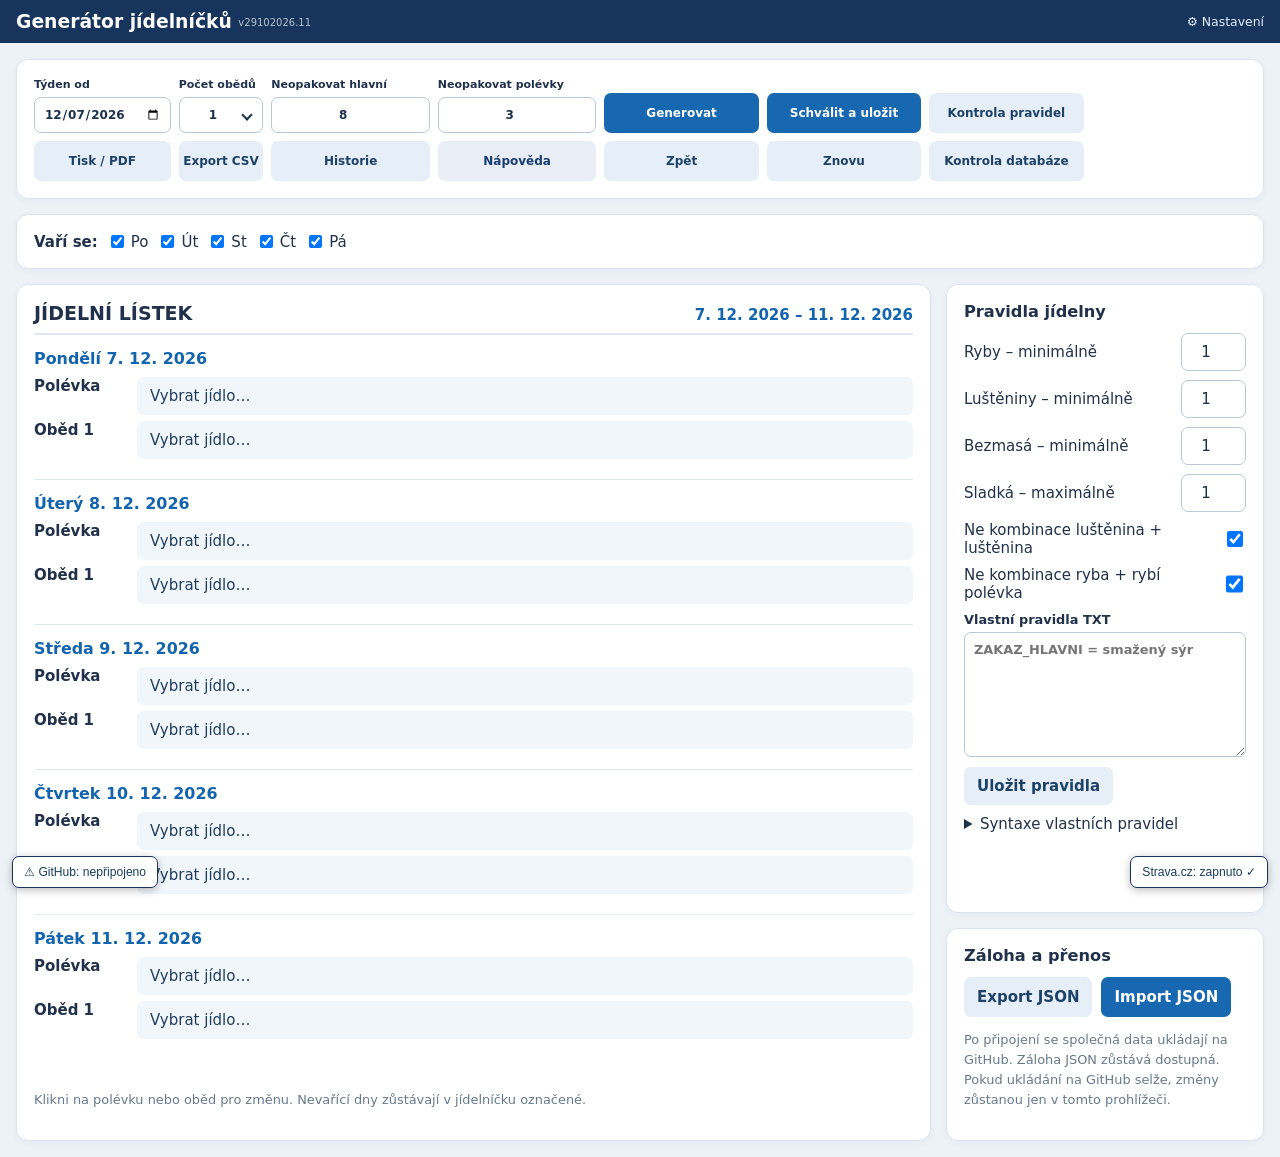
==== index.html @ 8b10989d "Add files via upload" ====
<!doctype html><html lang="cs"><head><meta charset="utf-8"><meta name="viewport" content="width=device-width,initial-scale=1"><title>Generátor školních jídelníčků</title><link rel="icon" href="favicon.ico?v=1" sizes="any"><link rel="apple-touch-icon" href="icon-192.png"><link rel="manifest" href="manifest.webmanifest"><meta name="theme-color" content="#ffb43d"><link rel="stylesheet" href="style.css?v=j2-20261102-indicators-plus5-again"><style id="tablet-picker-stable-height">
/* Tablet: vyska dialogu nezavisi na poctu vysledku vyhledavani. */
@media (min-width: 601px) and (max-width: 1100px) {
  dialog#picker[open] {
    box-sizing: border-box !important;
    height: calc(100dvh - 12px) !important;
    max-height: calc(100dvh - 12px) !important;
    display: flex !important;
    flex-direction: column !important;
    overflow: hidden !important;
    margin-block: auto !important;
  }
  dialog#picker #choices {
    flex: 1 1 0 !important;
    min-height: 0 !important;
    max-height: none !important;
    overflow-y: auto !important;
    overscroll-behavior: contain;
  }
  dialog#picker .dialogtop,
  dialog#picker #pickerKindLabel,
  dialog#picker #search,
  dialog#picker .picker-category-label,
  dialog#picker .picker-management {
    flex-shrink: 0 !important;
  }
}
</style><style id="lenovo-picker-keyboard-fix">
/* Older Android WebView: visual viewport height is supplied by JS in pixels. */
@media (max-width: 1100px) {
 dialog#picker[open] {
  box-sizing:border-box!important;
  position:fixed!important;
  top:var(--picker-viewport-top, 0px)!important;
  bottom:auto!important;
  left:8px!important;right:8px!important;
  width:calc(100% - 16px)!important;
  max-width:none!important;
  height:var(--picker-viewport-height, calc(100vh - 16px))!important;
  max-height:var(--picker-viewport-height, calc(100vh - 16px))!important;
  margin:0 auto!important;
  padding:12px!important;
  display:flex!important;flex-direction:column!important;
  overflow:hidden!important;
 }
 dialog#picker #choices {flex:1 1 0!important;min-height:0!important;max-height:none!important;overflow-y:auto!important;overscroll-behavior:contain;}
 dialog#picker .dialogtop,dialog#picker #pickerKindLabel,dialog#picker #search,dialog#picker .picker-category-label,dialog#picker .picker-management {flex-shrink:0!important;}
 dialog#picker .picker-management {margin-top:auto!important;}
}
</style></head><body>
<header><div><h1>Generátor jídelníčků <small style="font-size:10px;font-weight:400;opacity:.7;white-space:nowrap;vertical-align:middle">v29102026.11</small></h1></div><div class="sync-area"><details class="github-settings"><summary>⚙ Nastavení</summary><div class="github-controls"><button id="ghConnect" type="button" class="alt">Připojit GitHub</button><button id="ghRefresh" type="button" class="alt" hidden>Načíst společná data</button><button id="ghResolve" type="button" class="alt" hidden>Vyřešit konflikt</button><button id="ghDisconnect" type="button" class="alt" hidden>Odpojit</button><p class="sync-hint">Změny se ukládají automaticky. Nová data se kontrolují při návratu do aplikace a průběžně. Při konfliktu se nic tiše nepřepíše.</p></div></details></div></header>
<main><section class="panel toolbar"><div class="toolbar-fields"><label>Týden od <span class="main-date-wrap"><input type="date" id="date" tabindex="-1" aria-hidden="true"><button type="button" id="openMainCalendar" class="main-date-overlay" aria-label="Vybrat týden v kalendáři" title="Vybrat týden v kalendáři"></button></span></label><label>Počet obědů <select id="count"><option value="1">1</option><option value="2">2</option></select></label><label>Neopakovat hlavní <input id="lockMain" type="number" min="0" max="20" value="8"><select id="lockMainMobile" class="mobile-lock-select" aria-label="Neopakovat hlavní"><option value="0">0</option><option value="1">1</option><option value="2">2</option><option value="3">3</option><option value="4">4</option><option value="5">5</option><option value="6">6</option><option value="7">7</option><option value="8" selected>8</option><option value="9">9</option><option value="10">10</option><option value="11">11</option><option value="12">12</option><option value="13">13</option><option value="14">14</option><option value="15">15</option><option value="16">16</option><option value="17">17</option><option value="18">18</option><option value="19">19</option><option value="20">20</option></select></label><label>Neopakovat polévky <input id="lockSoup" type="number" min="0" max="20" value="3"><select id="lockSoupMobile" class="mobile-lock-select" aria-label="Neopakovat polévky"><option value="0">0</option><option value="1">1</option><option value="2">2</option><option value="3" selected>3</option><option value="4">4</option><option value="5">5</option><option value="6">6</option><option value="7">7</option><option value="8">8</option><option value="9">9</option><option value="10">10</option><option value="11">11</option><option value="12">12</option><option value="13">13</option><option value="14">14</option><option value="15">15</option><option value="16">16</option><option value="17">17</option><option value="18">18</option><option value="19">19</option><option value="20">20</option></select></label></div><div class="toolbar-actions"><button id="generate">Generovat</button><button id="approve">Schválit a uložit</button><button id="validate" class="alt">Kontrola pravidel</button><button id="auditCatalog" class="alt">Kontrola databáze</button><button id="print" class="alt">Tisk / PDF</button><button id="csv" class="alt">Export CSV</button><button id="openHistory" class="alt">Historie</button><a class="help-link" href="napoveda.html?v=22" target="_blank" rel="noopener">Nápověda</a><button id="undo" class="alt">Zpět</button><button id="redo" class="alt">Znovu</button><details class="mobile-more" id="mobileMore"><summary>☰ Další</summary><div class="mobile-more-items"><button type="button" data-original="validate">Kontrola pravidel</button><button type="button" data-original="auditCatalog">Kontrola databáze</button><button type="button" data-original="csv">Export CSV</button><button type="button" data-original="print">Tisk / PDF</button><button type="button" data-original="openHistory">Historie</button><a href="napoveda.html?v=22" target="_blank" rel="noopener">Nápověda</a></div></details></div></section>
<section class="panel daybar"><strong>Vaří se:</strong><label><input type="checkbox" data-day="0" checked> Po</label><label><input type="checkbox" data-day="1" checked> Út</label><label><input type="checkbox" data-day="2" checked> St</label><label><input type="checkbox" data-day="3" checked> Čt</label><label><input type="checkbox" data-day="4" checked> Pá</label></section>
<div class="layout"><section class="panel"><div class="heading"><h2>JÍDELNÍ LÍSTEK</h2><strong id="range"></strong></div><div id="days"></div><p class="muted">Klikni na polévku nebo oběd pro změnu. Nevařící dny zůstávají v jídelníčku označené.</p></section>
<aside><section class="panel"><h2>Pravidla jídelny</h2><div id="rules"></div><label class="block">Vlastní pravidla TXT <textarea id="txtRules" rows="7" placeholder="ZAKAZ_HLAVNI = smažený sýr"></textarea></label><button id="saveRules" class="alt">Uložit pravidla</button><details><summary>Syntaxe vlastních pravidel</summary><p class="muted">ZAKAZ_HLAVNI, ZAKAZ_POLEVKA, ZAKAZ_KOMBINACE, VYZADUJ_HLAVNI, VYZADUJ_POLEVKA, VYZADUJ_KOMBINACE. Každý požadavek na samostatný řádek; kombinace ve tvaru polévka | hlavní jídlo.</p></details></section><section class="panel"><h2>Záloha a přenos</h2><div class="actions"><button id="backup" class="alt">Export JSON</button><label class="upload">Import JSON<input id="restore" type="file" accept=".json,application/json" hidden></label></div><p class="muted">Po připojení se společná data ukládají na GitHub. Záloha JSON zůstává dostupná. Pokud ukládání na GitHub selže, změny zůstanou jen v tomto prohlížeči.</p></section></aside></div>
<div id="status" role="status" aria-live="polite"></div></main>
<dialog id="picker"><div class="dialogtop"><h2 id="pickerTitle">Vybrat jídlo</h2><button id="closePicker" class="alt">Zavřít</button></div><label id="pickerKindLabel" class="picker-category-label" hidden>Druh <select id="pickerKind"><option value="main">Hlavní jídlo</option><option value="soup">Polévka</option></select></label><input id="search" placeholder="Hledat jídlo…" autocomplete="off"><label class="picker-category-label" hidden> <select id="pickerCategory"><option value="">VŠECHNY</option></select></label><div id="choices"></div><div class="picker-management"><label for="pickerMealName">Název vybraného nebo nového jídla</label><input id="pickerMealName" placeholder="Název pokrmu"><div class="picker-management-actions"><button type="button" id="pickerAdd" class="alt">Přidat</button><button type="button" id="pickerRename" class="alt">Přejmenovat</button><button type="button" id="pickerRemove" class="danger">Smazat</button><button type="button" id="pickerChoose">Vybrat ✓</button></div></div></dialog>
<dialog id="historyDialog" class="history-dialog"><div class="dialogtop"><h2>Historie jídelníčků</h2><button id="closeHistory" class="alt">Zavřít</button></div><div class="history-layout"><div class="history-list"><div id="historyList"></div></div><div class="history-detail"><h3 id="historyTitle">Vyber uložený týden</h3><div id="historyPreview"></div><div class="history-actions"><button id="historyLoad">Načíst jídelníček</button><button id="historyCopy" class="alt">Kopírovat do jiného týdne</button><button id="historyDelete" class="danger">Smazat z historie</button><label class="upload history-import-button">Import historie<input id="importHistory" type="file" accept=".json,application/json" hidden></label><button id="exportHistory" class="alt">Export historie</button><button id="historyPrint" class="alt">Tisk / PDF</button></div></div></div></dialog><dialog id="copyWeekDialog" class="copy-week-dialog" aria-labelledby="copyWeekTitle">
<div class="dialogtop"><h2 id="copyWeekTitle">Kopírovat do jiného týdne</h2><button type="button" id="copyCancel" class="alt">Zavřít</button></div>
<p>Vyber datum. Aplikace automaticky nastaví týden začínající příslušným pondělím.</p>
<div class="copy-cal-nav"><button type="button" id="copyPrevMonth" class="alt" aria-label="Předchozí měsíc">‹</button><strong id="copyMonthLabel"></strong><button type="button" id="copyNextMonth" class="alt" aria-label="Následující měsíc">›</button></div>
<div class="copy-cal-days"><span>Po</span><span>Út</span><span>St</span><span>Čt</span><span>Pá</span><span>So</span><span>Ne</span></div><div id="copyCalendar" class="copy-cal-grid"></div>
<div class="copy-cal-legend"><span>🟩 Dnes</span><span>🟦 Vybraný den</span><span>▫️ Cílový týden</span></div>
<p id="copyWeekRange" aria-live="polite"></p><p id="copyWeekWarning" class="copy-cal-warning" aria-live="polite"></p>
<div class="copy-cal-actions"><button type="button" id="copyToday" class="alt">Dnes</button><button type="button" id="copyConfirm">Kopírovat</button></div></dialog>
<dialog id="changeWeekDialog" class="copy-week-dialog" aria-labelledby="changeWeekTitle">
<h2 id="changeWeekTitle">Změna týdne jídelníčku</h2>
<p id="changeWeekMessage"></p>
<p>Schválená historie se nezmění. Volba se týká pouze pracovního jídelníčku.</p>
<div class="copy-cal-actions" style="display:flex;flex-wrap:wrap;gap:8px;justify-content:flex-end">
<button type="button" id="changeWeekCancel" class="alt">Zrušit změnu</button>
<button type="button" id="changeWeekEmpty" class="alt">Prázdný týden</button>
<button type="button" id="changeWeekKeep">Zachovat jídla</button>
</div></dialog>
<script src="catalog-data.js?v=jidelnicky2-soulad1"></script><script src="catalog.js?v=jidelnicky2-soulad1"></script><script src="github-sync.js?v=24"></script><script src="app.js?v=jidelnicky2-soulad1"></script><script>(function(){const menu=document.getElementById('mobileMore');if(!menu)return;menu.querySelectorAll('[data-original]').forEach(button=>button.addEventListener('click',()=>{menu.open=false;document.getElementById(button.dataset.original)?.click()}));menu.querySelectorAll('a').forEach(a=>a.addEventListener('click',()=>{menu.open=false}));document.addEventListener('pointerdown',e=>{if(menu.open&&!menu.contains(e.target))menu.open=false});document.addEventListener('keydown',e=>{if(e.key==='Escape'&&menu.open)menu.open=false});})();</script><script>/* Presne barvy jednotlivych polozek bez systemoveho sedeho hoveru. */
(()=>{const ids=['count','lockMainMobile','lockSoupMobile'];let active=null;
function close(){if(active){active.hidden=true;active=null}}
for(const id of ids){const sel=document.getElementById(id);if(!sel)continue;
const shell=document.createElement('span');shell.className='toolbar-select-shell';sel.parentNode.insertBefore(shell,sel);shell.append(sel);
const trigger=document.createElement('button');trigger.type='button';trigger.className='toolbar-select-trigger';trigger.setAttribute('aria-label',sel.getAttribute('aria-label')||sel.closest('label')?.textContent.trim()||id);shell.append(trigger);
const menu=document.createElement('div');menu.className='toolbar-select-list';menu.hidden=true;shell.append(menu);
function refresh(){trigger.textContent=sel.selectedOptions[0]?.textContent||sel.value;menu.replaceChildren();for(const opt of sel.options){const b=document.createElement('button');b.type='button';b.className='toolbar-select-item';b.textContent=opt.textContent;b.addEventListener('click',()=>{sel.value=opt.value;sel.dispatchEvent(new Event('change',{bubbles:true}));refresh();close();trigger.focus()});menu.append(b)}}
trigger.addEventListener('click',()=>{const was=!menu.hidden;close();if(!was){refresh();menu.hidden=false;active=menu}});
sel.addEventListener('change',refresh);const obs=new MutationObserver(refresh);obs.observe(sel,{attributes:true,attributeFilter:['value']});
refresh();const oldValue=Object.getOwnPropertyDescriptor(HTMLSelectElement.prototype,'value');if(oldValue){Object.defineProperty(sel,'value',{get(){return oldValue.get.call(this)},set(v){oldValue.set.call(this,v);refresh()},configurable:true})}
}
document.addEventListener('pointerdown',e=>{if(active&&!e.target.closest('.toolbar-select-shell'))close()});document.addEventListener('keydown',e=>{if(e.key==='Escape')close()});
})();</script><script id="lenovo-picker-keyboard-js">
(function(){
 const picker=document.getElementById('picker');if(!picker)return;
 function setLandscape(){
  var touch=window.matchMedia ? window.matchMedia('(pointer: coarse)').matches : ('ontouchstart' in window);
  var wide=window.innerWidth>=681 && window.innerWidth<=1800 && window.innerWidth>window.innerHeight;
  document.documentElement.classList.toggle('tablet-landscape-picker',!!(touch&&wide));
 }
 setLandscape();
 function fit(){
  setLandscape();
  if(!picker.open)return;
  const vv=window.visualViewport;
  const h=vv?vv.height:window.innerHeight;
  const top=vv?vv.offsetTop:0;
  picker.style.setProperty('--picker-viewport-height',Math.max(120,Math.floor(h-12))+'px');
  picker.style.setProperty('--picker-viewport-top',Math.round(top+6)+'px');
  picker.style.setProperty('--picker-viewport-left',Math.round(vv?vv.offsetLeft:0)+'px');
  picker.style.setProperty('--picker-viewport-width',Math.floor(vv?vv.width:window.innerWidth)+'px');
 }
 if(window.visualViewport){visualViewport.addEventListener('resize',fit);visualViewport.addEventListener('scroll',fit)}
 window.addEventListener('resize',fit);
 picker.addEventListener('focusin',()=>{fit();setTimeout(fit,100);setTimeout(fit,350)});
 new MutationObserver(fit).observe(picker,{attributes:true,attributeFilter:['open']});
 document.getElementById('search')?.addEventListener('input',fit);
})();
</script><script id="mobile-picker-compact-v09">(function(){
 var picker=document.getElementById('picker'),kind=document.getElementById('pickerKind'),search=document.getElementById('search');
 if(!picker||!kind||!search)return;
 function update(){picker.classList.toggle('picker-fixed-kind',kind.disabled);}
 new MutationObserver(update).observe(picker,{attributes:true,attributeFilter:['open']});
 update();
})();</script><script id="mobile-picker-keyboard-v11">(function(){
 var picker=document.getElementById('picker');
 var search=document.getElementById('search');
 if(!picker||!search)return;
 var baseline=0;
 function mobile(){return window.matchMedia('(max-width:600px)').matches;}
 function height(){return window.visualViewport?window.visualViewport.height:window.innerHeight;}
 function update(){
  if(!picker.open||!mobile()){
   picker.classList.remove('mobile-keyboard-open');
   if(!picker.open)baseline=0;
   return;
  }
  var current=height();
  if(!baseline||current>baseline)baseline=current;
  // Focus alone is insufficient: hardware keyboards and desktop emulation.
  var typing=document.activeElement===search;
  var reduced=baseline-current>Math.max(110,baseline*.19);
  picker.classList.toggle('mobile-keyboard-open',typing&&reduced);
 }
 function checkLater(){update();setTimeout(update,100);setTimeout(update,300);setTimeout(update,600);}
 picker.addEventListener('focusin',checkLater);
 picker.addEventListener('focusout',function(){setTimeout(update,80);});
 picker.addEventListener('click',function(e){
  if(e.target.closest('#choices')&&document.activeElement===search){search.blur();}
 });
 new MutationObserver(checkLater).observe(picker,{attributes:true,attributeFilter:['open']});
 if(window.visualViewport){visualViewport.addEventListener('resize',checkLater);visualViewport.addEventListener('scroll',update);}
 window.addEventListener('resize',checkLater);
 window.addEventListener('orientationchange',function(){baseline=0;checkLater();});
})();</script><div id="githubIndicator" class="github-indicator" role="status" aria-live="polite">⚠ GitHub: nepřipojeno</div><script id="github-indicator-keyboard-visibility">(function(){
  'use strict';
  var indicator=document.getElementById('githubIndicator');
  if(!indicator)return;
  var baseline=0;
  function mobile(){return window.matchMedia('(max-width:600px)').matches;}
  function viewportHeight(){return window.visualViewport?window.visualViewport.height:window.innerHeight;}
  function editing(){var e=document.activeElement;return !!(e&&(e.matches('input:not([type=checkbox]):not([type=radio]):not([type=button]):not([type=submit]),textarea,[contenteditable="true"]')));}
  function update(){
    if(!mobile()){indicator.classList.remove('keyboard-hidden');baseline=0;return;}
    var h=viewportHeight();
    if(!baseline||h>baseline)baseline=h;
    var keyboard=editing()&&baseline-h>Math.max(110,baseline*0.19);
    indicator.classList.toggle('keyboard-hidden',keyboard);
    if(!editing()&&!keyboard&&h>=baseline-50)baseline=h;
  }
  function deferred(){update();setTimeout(update,100);setTimeout(update,300);}
  document.addEventListener('focusin',deferred);
  document.addEventListener('focusout',deferred);
  if(window.visualViewport){window.visualViewport.addEventListener('resize',deferred);window.visualViewport.addEventListener('scroll',update);}
  window.addEventListener('resize',deferred);
  window.addEventListener('orientationchange',function(){baseline=0;deferred();});
  deferred();
})();</script><script id="github-settings-close-fix">(function(){
  const settings=document.querySelector('header .github-settings');
  if(!settings)return;
  const update=()=>{const header=document.querySelector('body > header');if(header)document.documentElement.style.setProperty('--github-settings-bottom',Math.ceil(header.getBoundingClientRect().bottom)+'px')};
  settings.addEventListener('toggle',()=>{if(settings.open)update()});
  document.addEventListener('pointerdown',e=>{if(settings.open&&!settings.contains(e.target))settings.open=false});
  settings.querySelectorAll('.github-controls button').forEach(button=>button.addEventListener('click',()=>{settings.open=false}));
  document.addEventListener('keydown',e=>{if(e.key==='Escape'&&settings.open)settings.open=false});
  window.addEventListener('resize',()=>{if(settings.open)update()});
})();</script><script src="strava-import.js?v=20261101-indicators2"></script></body></html>
---- style.css ----
:root {
  font-family: system-ui, -apple-system, Segoe UI, Arial, sans-serif;
  color: #21314b;
  background: #edf2f7;
  font-size: 15px;
}
* { box-sizing: border-box; }
body { margin: 0; }
header {
  background: #16345c;
  color: white;
  padding: 17px max(16px, calc((100vw - 1480px) / 2));
  display: flex;
  align-items: center;
  justify-content: space-between;
  gap: 16px;
}
header h1 { margin: 0; font-size: 1.5rem; }
header small { opacity: .85; }
#savedBadge { font-size: .8rem; color: #dbeafe; }
main {
  max-width: 1512px;
  margin: auto;
  padding: 16px;
}
.panel {
  background: white;
  border: 1px solid #dbe4ee;
  border-radius: 12px;
  padding: 17px;
  margin-bottom: 15px;
  box-shadow: 0 2px 7px #17304c0a;
}
.toolbar, .daybar, .actions {
  display: flex;
  gap: 9px;
  align-items: end;
  flex-wrap: wrap;
}
.toolbar label, .block {
  display: flex;
  flex-direction: column;
  gap: 5px;
  font-size: .86rem;
  font-weight: 600;
}
.toolbar input { max-width: 165px; }
.toolbar input[type=number] { width: 105px; }
input, select, textarea {
  border: 1px solid #b7c8db;
  border-radius: 7px;
  padding: 9px;
  background: white;
  color: #1c314c;
  font: inherit;
  min-width: 0;
}
textarea { width: 100%; resize: vertical; }
button, .upload {
  border: 0;
  border-radius: 7px;
  background: #1768b1;
  color: white;
  padding: 10px 13px;
  font: inherit;
  font-weight: 600;
  cursor: pointer;
  display: inline-flex;
  align-items: center;
  justify-content: center;
}
button:hover, .upload:hover { filter: brightness(.94); }
.alt { background: #e6eef7; color: #1d4268; }
.danger { background: #b83243; }
.daybar { align-items: center; }
.daybar label {
  display: flex;
  align-items: center;
  gap: 4px;
}
.layout {
  display: grid;
  grid-template-columns: minmax(0, 1fr) 355px;
  gap: 15px;
}
.heading {
  display: flex;
  flex-wrap: wrap;
  align-items: baseline;
  justify-content: space-between;
  gap: 12px;
  border-bottom: 2px solid #dce7f3;
  padding-bottom: 9px;
}
.heading h2 { font-size: 1.27rem; margin: 0; }
.heading strong, .daytitle { color: #1264ae; }
.day {
  border-bottom: 1px solid #e3e9f1;
  padding: 14px 0;
}
.day:last-child { border: 0; }
.daytitle {
  font-size: 1.06rem;
  font-weight: 750;
  margin-bottom: 9px;
}
.meal {
  display: grid;
  grid-template-columns: 95px minmax(0, 1fr);
  align-items: start;
  gap: 8px;
  margin: 6px 0;
}
.meal button {
  display: block;
  width: 100%;
  text-align: left;
  background: #f1f6fb;
  color: #203d5d;
  font-weight: 500;
  white-space: normal;
}
.meal button:hover { background: #dcebf9; }
.closed { color: #718096; font-style: italic; }
.muted {
  color: #66788b;
  font-size: .86rem;
  line-height: 1.55;
}
.block { margin: 10px 0; }
.block input, .block select { width: 100%; }
aside h2 { font-size: 1.08rem; margin: 0 0 12px; }
aside details { margin-top: 10px; }
#history .entry {
  padding: 9px 0;
  border-bottom: 1px solid #e4eaf2;
  display: flex;
  gap: 8px;
  justify-content: space-between;
  align-items: center;
  flex-wrap: wrap;
}
.entry button { padding: 7px 9px; font-size: .82rem; }
.rule {
  display: flex;
  justify-content: space-between;
  gap: 12px;
  align-items: center;
  margin: 9px 0;
}
.rule input[type=number] { width: 65px; }
.rule input[type=checkbox] { width: 18px; height: 18px; }
#status {
  position: fixed;
  bottom: 15px;
  left: 50%;
  transform: translateX(-50%);
  padding: 12px 20px;
  border-radius: 9px;
  background: #173b64;
  color: white;
  box-shadow: 0 8px 25px #1234;
  max-width: calc(100vw - 24px);
  display: none;
  z-index: 10;
}
#status.error { background: #a82b37; }
dialog {
  border: 0;
  border-radius: 13px;
  padding: 20px;
  width: min(760px, 95vw);
  max-height: 88vh;
  box-shadow: 0 16px 80px #0005;
}
dialog::backdrop { background: #10233b99; }
.dialogtop {
  display: flex;
  justify-content: space-between;
  align-items: center;
  gap: 10px;
}
.dialogtop h2 { margin: 0 0 12px; }
#search { width: 100%; margin-bottom: 12px; }
#choices { max-height: 58vh; overflow: auto; }
.choice {
  display: block;
  width: 100%;
  margin: 3px 0;
  text-align: left;
  background: #f2f6fb;
  color: #1e3858;
  font-weight: 500;
}
.choice small { display: block; color: #61768c; }
.empty { padding: 12px; color: #718096; }

/* Tablet / narrow desktop */
@media (max-width: 900px) {
  .layout { grid-template-columns: 1fr; }
  header { padding: 14px 12px; }
  main { padding: 10px; }
  .toolbar button { flex: 1 1 auto; }
}

/* Phones (S21 FE, Redmi Note 13 Pro+, běžné 360–430 px) */
@media (max-width: 500px) {
  :root { font-size: 14px; }
  header {
    display: block;
    padding: 12px 10px;
  }
  header h1 { font-size: 1.25rem; }
  header small { font-size: .8rem; }
  #savedBadge {
    display: block;
    margin-top: 4px;
    font-size: .75rem;
  }
  main { padding: 8px; }
  .panel {
    padding: 12px 10px;
    margin-bottom: 10px;
    border-radius: 10px;
  }
  .toolbar {
    gap: 6px;
    align-items: stretch;
  }
  .toolbar label {
    flex: 1 1 120px;
    gap: 3px;
    font-size: .8rem;
  }
  .toolbar input,
  .toolbar select {
    width: 100%;
    max-width: none;
    padding: 7px 8px;
    font-size: .9rem;
  }
  .toolbar input[type=number] { width: 100%; }
  button, .upload, .help-link {
    padding: 8px 10px;
    font-size: .88rem;
    border-radius: 6px;
  }
  .daybar {
    gap: 6px 10px;
    font-size: .9rem;
  }
  .daybar label { gap: 3px; }
  .heading {
    gap: 6px;
    padding-bottom: 6px;
  }
  .heading h2 { font-size: 1.1rem; }
  .day { padding: 10px 0; }
  .daytitle {
    font-size: .95rem;
    margin-bottom: 6px;
  }
  .meal {
    grid-template-columns: 1fr;
    gap: 2px;
    margin: 4px 0;
  }
  .meal strong {
    font-size: .8rem;
    color: #4a6080;
  }
  .meal button {
    padding: 8px 10px;
    font-size: .9rem;
  }
  .muted { font-size: .8rem; }
  aside h2 { font-size: 1rem; margin-bottom: 8px; }
  .block { margin: 8px 0; gap: 3px; }
  .block input, .block select, textarea {
    padding: 7px 8px;
    font-size: .9rem;
  }
  .rule {
    margin: 6px 0;
    gap: 8px;
    font-size: .85rem;
  }
  .rule input[type=number] { width: 56px; padding: 6px; }
  .rule input[type=checkbox] { width: 16px; height: 16px; }
  #history .entry {
    padding: 7px 0;
    gap: 6px;
  }
  .entry button {
    padding: 6px 8px;
    font-size: .78rem;
  }
  .actions { gap: 6px; }
  dialog {
    padding: 14px 12px;
    width: 96vw;
    max-height: 92vh;
    border-radius: 10px;
  }
  .dialogtop h2 { font-size: 1.05rem; margin-bottom: 8px; }
  #search { padding: 8px; margin-bottom: 8px; }
  #choices { max-height: 55vh; }
  .choice {
    padding: 8px 10px;
    margin: 2px 0;
    font-size: .9rem;
  }
  #status {
    padding: 10px 14px;
    font-size: .9rem;
    bottom: 10px;
  }
}

/* Extra small phones / narrow portrait */
@media (max-width: 380px) {
  :root { font-size: 13.5px; }
  .toolbar label { flex: 1 1 100%; }
  .daybar { gap: 4px 8px; }
  button, .upload, .help-link { padding: 7px 8px; font-size: .85rem; }
}

/* History dialog */
.help-link {
  display: inline-flex;
  align-items: center;
  background: #e8edf6;
  color: #173c70;
  text-decoration: none;
  padding: 10px 14px;
  border-radius: 7px;
  font-weight: 700;
}
.history-dialog {
  width: min(1100px, 96vw);
  max-width: 96vw;
  max-height: 92vh;
}
.history-layout {
  display: grid;
  grid-template-columns: minmax(210px, 32%) 1fr;
  gap: 18px;
}
.history-list {
  overflow-y: auto;
  max-height: 65vh;
}
.history-list input {
  width: 100%;
  box-sizing: border-box;
  margin: 8px 0;
}
.history-item {
  display: block;
  width: 100%;
  text-align: left;
  margin: 5px 0;
  background: #e9eef7;
  color: #15355c;
}
.history-item.selected {
  background: #2d60a7;
  color: white;
}
.history-detail {
  min-width: 0;
  overflow-y: auto;
  max-height: 70vh;
}
.history-day {
  padding: 9px 4px;
  border-bottom: 1px solid #dce3ed;
  line-height: 1.55;
}
.history-day strong {
  display: block;
  color: #285a9e;
}
.history-actions {
  display: flex;
  flex-wrap: wrap;
  gap: 8px;
  margin-top: 14px;
}
.history-actions button:disabled {
  opacity: .45;
  cursor: not-allowed;
}
@media (max-width: 680px) {
  .history-layout { grid-template-columns: 1fr; }
  .history-list { max-height: 160px; }
  .history-detail { max-height: 50vh; }
}
@media (max-width: 500px) {
  .history-dialog { padding: 12px 10px; }
  .history-list { max-height: 140px; }
  .history-detail { max-height: 48vh; }
  .history-actions { gap: 6px; }
  .history-actions button {
    padding: 7px 9px;
    font-size: .85rem;
  }
}

/* Print */
@media print {
  header, .toolbar, .daybar, aside, .muted, #status, dialog {
    display: none !important;
  }
  body { background: white; }
  main { padding: 0; }
  .layout { display: block; }
  .panel {
    border: 0;
    box-shadow: none;
  }
  .meal button {
    background: white;
    color: black;
    padding: 2px 0;
  }
  .heading { margin-bottom: 12px; }
  .history-dialog { display: none !important; }
}
/* Databáze jídel */
.catalog-list{max-height:290px;overflow-y:auto;border:1px solid #dbe4ee;border-radius:8px;padding:5px;margin:8px 0;overscroll-behavior:contain}
.catalog-item{display:block;width:100%;text-align:left;color:#203d5d;background:#f1f6fb;font-weight:500;margin:3px 0;white-space:normal;overflow-wrap:anywhere}
.catalog-item.selected{background:#245d9b;color:white}
/* Dialog historie přesně ve viditelné části mobilního displeje */
.history-dialog{position:fixed;inset:0;margin:auto;box-sizing:border-box;overflow-y:auto;max-height:calc(100dvh - 24px)}
@media(max-width:680px){
 .history-dialog{width:calc(100vw - 16px);max-width:calc(100vw - 16px);height:calc(100dvh - 24px);max-height:calc(100dvh - 24px);padding:12px;}
 .history-layout{display:flex;flex-direction:column;gap:10px}
 .history-list{max-height:25dvh;flex-shrink:0}
 .history-detail{max-height:none;overflow:visible}
 .history-actions{padding-bottom:12px}
}

/* Mobilní historie: skutečně vystředěný modal bez horizontálního posuvu */
@media screen and (max-width: 680px) {
  dialog.history-dialog,
  dialog.history-dialog[open] {
    position: fixed !important;
    inset: 0 !important;
    left: 0 !important;
    right: 0 !important;
    top: 0 !important;
    bottom: 0 !important;
    margin: auto !important;
    width: calc(100% - 20px) !important;
    max-width: calc(100% - 20px) !important;
    min-width: 0 !important;
    height: calc(100% - 24px) !important;
    max-height: calc(100% - 24px) !important;
    padding: 12px !important;
    overflow-x: hidden !important;
    overflow-y: auto !important;
    box-sizing: border-box !important;
    overscroll-behavior: contain;
  }
  .history-dialog *, .history-dialog *::before, .history-dialog *::after { box-sizing: border-box; min-width: 0; }
  .history-dialog .dialogtop { position: sticky; top: -12px; z-index: 2; background: white; padding: 10px 0; align-items: center; }
  .history-dialog .dialogtop h2 { font-size: 1.13rem; margin: 0; overflow-wrap: anywhere; }
  .history-dialog .dialogtop button { min-height: 46px; padding: 10px 16px; font-size: 1rem; flex-shrink: 0; }
  .history-dialog .history-layout { display: flex; flex-direction: column; width: 100%; gap: 12px; }
  .history-dialog .history-list { width: 100%; max-height: 26vh; max-height: 26dvh; overflow-y: auto; }
  .history-dialog .history-detail { width: 100%; max-height: none; overflow: visible; }
  .history-dialog .history-item { min-height: 46px; padding: 11px 12px; font-size: 1rem; overflow-wrap: anywhere; }
  .history-dialog .history-actions { display: grid; grid-template-columns: repeat(2, minmax(0, 1fr)); gap: 9px; }
  .history-dialog .history-actions button { width: 100%; min-height: 50px; padding: 11px 8px; font-size: .95rem; line-height: 1.25; white-space: normal; overflow-wrap: anywhere; }
  .history-dialog input { min-height: 46px; font-size: 16px; width: 100%; }
  .history-dialog #historyPreview { overflow-wrap: anywhere; }
}
@media screen and (max-width: 360px) {
  .history-dialog .history-actions { grid-template-columns: 1fr; }
}

/* v2: mobilní historie jako samostatná obrazovka; bez desktopových minimálních šířek */
@media screen and (max-width: 800px) {
 html,body {max-width:100%;overflow-x:hidden}
 dialog#historyDialog[open] {
   position:fixed !important; inset:0 !important; margin:0 !important;
   width:100% !important; min-width:0 !important; max-width:100% !important;
   height:100% !important; height:100dvh !important;
   max-height:100% !important; max-height:100dvh !important;
   border:0 !important; border-radius:0 !important;
   padding:0 12px 18px !important; overflow-x:hidden !important;
   overflow-y:auto !important; overscroll-behavior:contain;
 }
 #historyDialog .dialogtop {position:sticky;top:0 !important;z-index:5;background:white;
   margin:0 -12px 12px;padding:12px;min-height:66px;display:flex;gap:8px;}
 #historyDialog .dialogtop h2 {font-size:clamp(17px,5vw,22px);line-height:1.25;flex:1;}
 #historyDialog .dialogtop button {min-width:95px;min-height:48px;font-size:16px;}
 #historyDialog .history-layout {display:flex !important;flex-direction:column !important;
   grid-template-columns:none !important;gap:12px;width:100%;min-width:0;}
 #historyDialog .history-list {max-height:none !important;overflow:visible !important;width:100%;}
 #historyDialog #historyList {max-height:28dvh;overflow-y:auto;overscroll-behavior:contain;}
 #historyDialog .history-detail {width:100%;min-width:0;max-height:none !important;overflow:visible !important;}
 #historyDialog .history-actions {display:grid;grid-template-columns:repeat(2,minmax(0,1fr));gap:10px;}
 #historyDialog .history-actions button {font-size:15px;min-height:52px;padding:10px 7px;}
 #historyDialog .history-item {min-height:48px;font-size:16px;}
 #historyDialog input {font-size:16px;min-height:48px;}
 #historyDialog #historyPreview {overflow-wrap:anywhere;}
}
@media screen and (max-width:380px) {
 #historyDialog .history-actions {grid-template-columns:1fr;}
}

/* v3: kompaktní historie pro telefony */
@media screen and (max-width:800px) {
 #historyDialog .dialogtop {min-height:48px;padding:8px 12px;margin-bottom:5px;}
 #historyDialog .dialogtop h2 {font-size:18px;margin:0;line-height:1.2;}
 #historyDialog .dialogtop button {min-height:40px;min-width:78px;padding:7px 10px;font-size:14px;}
 #historyDialog .history-layout {gap:8px;}
 #historyDialog #historyList {max-height:22dvh;}
 #historyDialog .history-item {min-height:39px;font-size:14px;padding:8px 10px;margin:3px 0;}
 #historyDialog .history-detail h3 {font-size:16px;line-height:1.35;margin:8px 0;}
 #historyDialog .history-day {padding:6px 2px;font-size:14px;line-height:1.4;}
 #historyDialog .history-actions {gap:7px;margin-top:10px;}
 #historyDialog .history-actions button {min-height:44px;font-size:14px;padding:8px;}
}

.github-controls{display:flex;gap:8px;flex-wrap:wrap}.github-controls button{padding:8px 10px;font-size:.82rem}@media(max-width:650px){.github-controls{margin-top:8px}}

/* Synchronizace v rozbalovacím nastavení. */
.sync-area{display:flex;align-items:center;gap:12px;flex-wrap:wrap;justify-content:flex-end}
.github-settings{position:relative;font-size:.83rem}
.github-settings summary{cursor:pointer;color:#e7f0ff;list-style:none;white-space:nowrap}
.github-settings summary::-webkit-details-marker{display:none}
.github-settings[open] .github-controls{position:absolute;z-index:30;right:0;top:calc(100% + 9px);width:min(320px,calc(100vw - 20px));background:#fff;color:#21314b;padding:14px;border-radius:10px;box-shadow:0 8px 28px #0b1e3c55;display:flex;flex-direction:column;align-items:stretch;gap:8px}
.github-settings:not([open]) .github-controls{display:none}
.github-controls button[hidden]{display:none}
.sync-hint{font-size:.8rem;line-height:1.45;margin:3px 0 0;color:#52677e}
@media(max-width:500px){.sync-area{justify-content:space-between;gap:8px;margin-top:6px}.github-settings[open] .github-controls{right:0}#savedBadge{margin:0}}

/* V9: kalendar kopirovani historie */
.copy-week-dialog{width:min(460px,94vw);max-height:90vh;border:0;border-radius:14px;padding:20px;color:#203451;box-shadow:0 16px 60px #0004}
.copy-cal-nav,.copy-cal-actions{display:flex;align-items:center;justify-content:space-between;gap:12px;margin:14px 0}
.copy-cal-nav strong{text-transform:capitalize}.copy-cal-days,.copy-cal-grid{display:grid;grid-template-columns:repeat(7,minmax(0,1fr));gap:4px}
.copy-cal-days{text-align:center;font-size:12px;font-weight:700;color:#586b86;margin-bottom:6px}
.copy-cal-day{min-width:0;aspect-ratio:1;border:1px solid transparent;border-radius:8px;background:#f0f3f8;color:#203451;padding:0;cursor:pointer;font-size:14px}
.copy-cal-day.outside{opacity:.4}.copy-cal-day.in-week{background:#dce9fb}.copy-cal-day.is-today{background:#c2efd4;border:2px solid #168251;font-weight:700}
.copy-cal-day.is-selected{background:#2457ad;color:white;border:2px solid #143b81;font-weight:700}.copy-cal-day:focus-visible{outline:3px solid #f59e0b;outline-offset:1px}
.copy-cal-legend{display:flex;flex-wrap:wrap;gap:12px;margin:12px 0;font-size:12px}.copy-cal-warning{color:#925000;font-weight:600}.copy-cal-actions{justify-content:flex-end}

/* V10: jednotny barevny kalendar pro hlavni vyber tydne. */
.main-date-wrap{position:relative;display:block;min-width:0}
.main-date-wrap #date{width:100%;pointer-events:none}
.main-date-overlay{position:absolute;inset:0;width:100%;height:100%;background:transparent;border:0;cursor:pointer;border-radius:6px;z-index:1;padding:0}
.main-date-overlay:focus-visible{outline:3px solid #2457ad;outline-offset:2px}

/* v11: sjednoceny filtr vsech kategorii a zvyrazneni aktualniho pokrmu */
.picker-category-label{display:flex;flex-direction:column;gap:5px;margin-bottom:10px;font-weight:600}
#pickerCategory{width:100%;max-width:100%}
.choice.selected{background:#dce9fa;outline:2px solid #3766a6;outline-offset:-2px}

/* v16: seznam databaze drzi staly prostor pri filtrovani */
#catalogList.catalog-list { height:290px; min-height:290px; max-height:290px; overflow-y:auto; overscroll-behavior:contain; }
/* v16: vyber jidel neztraci vysku pri ubyvani vysledku */
#picker[open] { display:flex; flex-direction:column; }
#picker #choices { flex:1 1 auto; min-height:0; overflow-y:auto; overscroll-behavior:contain; }
#picker #search, #picker .picker-category-label, #picker .dialogtop { flex:0 0 auto; }
@media screen and (max-width:680px) {
 #picker[open] {
  position:fixed; inset:0; margin:auto; box-sizing:border-box;
  width:calc(100vw - 12px); max-width:calc(100vw - 12px);
  height:calc(100dvh - 12px); max-height:calc(100dvh - 12px);
  padding:12px; overflow:hidden;
 }
 #picker .dialogtop {gap:8px;align-items:center;margin-bottom:8px;}
 #picker .dialogtop h2 {font-size:1.08rem;line-height:1.2;margin:0;}
 #picker .dialogtop button {padding:8px 10px;min-height:40px;}
 #picker #search {font-size:16px;min-height:44px;margin:0 0 8px;}
 #picker .picker-category-label {font-size:.85rem;gap:3px;margin:0 0 8px;}
 #picker #pickerCategory {font-size:16px;min-height:42px;}
 #picker #choices {max-height:none;min-height:0;}
 #picker .choice {min-height:42px;padding:10px 9px;}
 #catalogList.catalog-list {height:250px;min-height:250px;max-height:250px;}
 #catalogSearch {font-size:16px;}
}

/* v17: Nastavení GitHubu vždy uvnitř mobilního viewportu. */
@media screen and (max-width: 650px) {
  .sync-area { min-width: 0; width: 100%; }
  .github-settings { position: static; }
  .github-settings[open] .github-controls {
    position: fixed;
    top: max(12px, env(safe-area-inset-top));
    left: 12px;
    right: 12px;
    width: auto;
    max-width: none;
    max-height: calc(100dvh - 24px);
    overflow-y: auto;
    overflow-x: hidden;
    z-index: 100;
  }
  .github-controls button { min-height: 44px; white-space: normal; }
}

/* v18: stálá výška výběru a úpravy katalogu přímo v dialogu */
#picker[open]{display:flex;flex-direction:column;height:min(760px,88dvh);max-height:88dvh;overflow:hidden}
#picker #choices{flex:1 1 auto;min-height:0;max-height:none;overflow-y:auto}
.picker-choice-row{display:flex;gap:5px;align-items:stretch;margin:3px 0}
.picker-choice-row .choice{flex:1;min-width:0;margin:0}
.picker-edit-button{flex:0 0 auto;padding:7px 10px;font-size:.82rem}
.picker-edit-selected .picker-edit-button{outline:2px solid #2457ad}
.picker-management{flex:0 0 auto;border-top:1px solid #dce7f3;padding-top:9px;display:grid;gap:6px}
.picker-management label{font-size:.83rem;font-weight:600}
.picker-management-actions{display:flex;gap:7px;flex-wrap:wrap}
.picker-management-actions button{flex:1;min-width:90px;padding:8px}
@media(max-width:680px){#picker[open]{height:calc(100dvh - 12px);max-height:calc(100dvh - 12px)}.picker-management-actions button{min-width:0}.picker-edit-button{min-width:68px}}

/* Zvýraznění právě upravovaného pokrmu v seznamu. */
.picker-edit-selected .choice{background:#dbeafe;outline:2px solid #2457ad;outline-offset:-2px;font-weight:700}

/* v22: jedno kliknutí pouze označí, potvrzení samostatným tlačítkem */
#picker .choice.selected{background:#dbeafe;outline:2px solid #2457ad;outline-offset:-2px;font-weight:700}
#picker .picker-management-actions{display:grid;grid-template-columns:repeat(4,minmax(0,1fr));gap:6px}
#picker .picker-management-actions button{min-width:0;padding:9px 4px;font-size:.88rem}
#pickerChoose{background:#1768b1;color:#fff}
@media(max-width:480px){#picker .picker-management-actions button{font-size:.77rem;padding:10px 2px}}

.new-meal-category-dialog{width:min(480px,95vw);height:auto;min-height:0;max-height:85dvh}.new-meal-category-dialog h2{margin:0 0 12px;font-size:1.2rem}.new-meal-category-dialog .actions{margin-top:16px}.new-meal-category-dialog select{width:100%}

.new-meal-summary{background:#f0f5fb;border:1px solid #cbd9ea;border-radius:9px;padding:12px;margin:12px 0;overflow-wrap:anywhere;line-height:1.6}.new-meal-category-dialog button:disabled{opacity:.45;cursor:not-allowed}

/* v26: potvrzení kategorie je kompaktní a svisle vystředěné; hlavní výběrový dialog zůstává vysoký. */
#newMealCategoryDialog[open] {
  position: fixed;
  inset: 0;
  margin: auto;
  width: min(480px, calc(100vw - 24px));
  height: fit-content;
  min-height: 0;
  max-height: min(85dvh, 560px);
  overflow-y: auto;
  padding: 18px 20px;
  box-sizing: border-box;
}
#newMealCategoryDialog .new-meal-summary { margin: 8px 0; padding: 10px 12px; }
#newMealCategoryDialog .actions { margin-top: 12px; }
@media (max-width: 480px) {
  #newMealCategoryDialog[open] { padding: 16px; }
}

/* v27: Import historie je v horní liště, na mobilu se přirozeně zalamuje. */
.toolbar-import-history{display:inline-flex;align-items:center;justify-content:center;cursor:pointer;white-space:normal;text-align:center;min-height:40px;background:#1768b1;color:white;border-radius:7px;padding:10px 13px;font:inherit;font-weight:600;line-height:1.2;max-width:100%;}
.toolbar-import-history:hover{filter:brightness(.94)}
@media(max-width:680px){.toolbar-import-history{flex:1 1 auto;min-width:0;font-size:.9rem;min-height:44px}}

/* v28: shodna spodni hrana panelu a postranniho sloupce na PC */
@media (min-width:901px) {
  .layout { align-items:stretch; }
  .layout > .panel {display:flex;flex-direction:column;min-height:100%;}
  .layout > .panel > .muted:last-child {margin-top:auto;padding-top:16px;}
  .layout > aside {display:flex;flex-direction:column;min-height:100%;}
  .layout > aside > .panel:last-child {flex:1 1 auto;}
  #historyDialog .history-layout {grid-template-columns:minmax(190px, 245px) minmax(0,1fr);}
  #historyDialog .history-list {min-width:0;}
}
/* Import patri do spravce historie, nikoliv do hlavni listy */
#historyDialog .history-import-button {display:inline-flex;align-items:center;justify-content:center;
  min-height:40px;padding:10px 13px;white-space:normal;text-align:center;line-height:1.2;
  border-radius:7px;background:#1768b1;color:white;font-weight:600;cursor:pointer;max-width:100%;}
#historyDialog .history-import-button:hover {filter:brightness(.94)}
@media (max-width:680px) {
  #historyDialog .history-import-button {width:100%;min-height:44px;font-size:14px;}
}

/* v29: PC - oba sloupce konci na stejne urovni; zaloha zustava kompaktni. */
@media (min-width:901px) {
  .layout {align-items:stretch;grid-template-columns:minmax(0,1fr) 318px;}
  .layout > .panel {height:100%;min-height:0;}
  .layout > aside {display:grid;grid-template-rows:minmax(0,1fr) auto;align-content:stretch;min-height:0;gap:15px;}
  .layout > aside > .panel {margin:0;min-height:0;}
  .layout > aside > .panel:first-child {min-height:0;}
  .layout > aside > .panel:last-child {flex:none;align-self:end;}
  #historyDialog {width:min(1120px,96vw);}
  #historyDialog .history-layout {grid-template-columns:205px minmax(0,1fr);gap:16px;}
  #historyDialog .history-actions {gap:6px;}
  #historyDialog .history-actions button,#historyDialog .history-import-button {padding:9px 10px;font-size:.9rem;}
}

/* v30: čitelná celá období a kompaktnější historie na desktopu */
@media (min-width:901px) {
  #historyDialog { width:min(950px,96vw); max-width:96vw; }
  #historyDialog .history-layout { grid-template-columns: minmax(245px,260px) minmax(0,1fr); gap:14px; }
  #historyDialog .history-item { font-size:.88rem; white-space:nowrap; padding:9px 8px; }
  #historyDialog .history-actions {gap:5px;}
  #historyDialog .history-actions button,
  #historyDialog .history-import-button {font-size:.82rem;padding:8px 8px;}
}

/* v31: kompaktní šířka historie na PC, bez zbytečné pravé mezery. */
@media (min-width:901px) {
  dialog#historyDialog {width:min(790px,96vw);max-width:96vw;}
  #historyDialog .history-layout {grid-template-columns:205px minmax(0,1fr);gap:16px;}
  #historyDialog .history-actions {gap:6px;}
}

/* v32: všech pět akcí historie v jednom řádku na PC. */
@media (min-width:901px) {
  dialog#historyDialog {width:min(900px,96vw);max-width:96vw;}
  #historyDialog .history-layout {grid-template-columns:225px minmax(0,1fr);gap:14px;}
  #historyDialog .history-actions {display:flex;flex-wrap:nowrap;gap:5px;align-items:center;}
  #historyDialog .history-actions button,
  #historyDialog .history-actions .history-import-button {flex:0 0 auto;white-space:nowrap;font-size:11px;padding:8px 7px;min-height:36px;}
  #historyDialog .history-item {white-space:nowrap;font-size:.88rem;}
}

/* v33: stejne odsazeni vlevo a vpravo, prohozeni Smazat / Tisk. */
@media (min-width:901px) {
  #historyDialog .history-actions {
    box-sizing:border-box; width:100%; padding-inline:12px;
    display:flex; flex-wrap:nowrap; justify-content:space-between; gap:4px;
  }
  #historyDialog .history-actions button,
  #historyDialog .history-actions .history-import-button {
    flex:0 1 auto; min-width:0; white-space:nowrap;
    font-size:11px; padding:8px 6px;
  }
}

/* v34: kompaktní skupina akcí historie; bez roztažených mezer. */
@media (min-width:901px) {
 #historyDialog .history-actions {
   display:flex; flex-wrap:nowrap; justify-content:center; align-items:center;
   gap:4px; padding-inline:0; width:100%;
 }
 #historyDialog .history-actions button,
 #historyDialog .history-actions .history-import-button {
   flex:0 0 auto; white-space:nowrap; font-size:12px;
   padding:9px 11px; min-height:38px;
 }
}

/* v35 – přehledná chronologická horní lišta, bez překrývání tlačítek */
.toolbar {display:flex;flex-direction:column;align-items:stretch;gap:10px;}
.toolbar-fields,.toolbar-actions {display:flex;align-items:flex-end;gap:8px;flex-wrap:wrap;min-width:0;}
.toolbar-fields > label {flex:0 1 auto;min-width:0;}
.toolbar-actions > button,.toolbar-actions > .help-link {flex:0 0 auto;min-height:36px;}
.toolbar-actions {align-items:center;}
@media (min-width:1100px) {
 .toolbar {display:grid;grid-template-columns:auto minmax(0,1fr);align-items:end;column-gap:10px;row-gap:8px;}
 .toolbar-fields {grid-column:1;grid-row:1;flex-wrap:nowrap;}
 .toolbar-actions {grid-column:2;grid-row:1;}
 .toolbar-fields label {white-space:nowrap;}
 .toolbar-fields input[type=number] {width:88px;}
 .toolbar-fields input {max-width:130px;}
 .toolbar-actions button,.toolbar-actions .help-link {padding:9px 11px;font-size:.88rem;}
}
@media (max-width:1099px) {
 .toolbar-fields {width:100%;}
 .toolbar-actions {width:100%;}
}
@media (max-width:600px) {
 .toolbar-fields {display:grid;grid-template-columns:repeat(2,minmax(0,1fr));gap:8px;}
 .toolbar-fields > label {width:100%;white-space:normal;}
 .toolbar-fields input,.toolbar-fields select {width:100%;max-width:none;}
 .toolbar-actions {display:grid;grid-template-columns:repeat(2,minmax(0,1fr));gap:7px;}
 .toolbar-actions > button,.toolbar-actions > .help-link {width:100%;min-width:0;min-height:42px;text-align:center;white-space:normal;}
 .toolbar-actions > #generate,.toolbar-actions > #approve {grid-column:span 1;}
}
@media (max-width:360px) {.toolbar-actions {grid-template-columns:1fr;}}

/* v36 – přesné dva řádky: Zpět začíná pod Generuj další. */
@media (min-width:1100px) {
 .toolbar {display:grid;grid-template-columns:120px 70px 145px 145px 130px 140px 145px 140px;grid-template-rows:auto auto;gap:8px 8px;align-items:end;}
 .toolbar-fields,.toolbar-actions {display:contents;}
 .toolbar-fields > label {display:flex;flex-direction:column;justify-content:end;gap:4px;min-width:0;white-space:nowrap;font-size:11px;}
 .toolbar-fields > label:nth-child(1) {grid-column:1;grid-row:1;}
 .toolbar-fields > label:nth-child(2) {grid-column:2;grid-row:1;}
 .toolbar-fields > label:nth-child(3) {grid-column:3;grid-row:1;}
 .toolbar-fields > label:nth-child(4) {grid-column:4;grid-row:1;}
 .toolbar-fields input,.toolbar-fields select {box-sizing:border-box;width:100%;max-width:none;height:38px;min-width:0;}
 .toolbar-actions > button,.toolbar-actions > .help-link {box-sizing:border-box;display:flex;align-items:center;justify-content:center;min-width:0;min-height:38px;height:38px;padding:6px 7px;font-size:12px;white-space:nowrap;text-align:center;}
 #generate {grid-column:5;grid-row:1;} #approve {grid-column:6;grid-row:1;}
 #validate {grid-column:7;grid-row:1;} #new {grid-column:8;grid-row:1;}
 #print {grid-column:1;grid-row:2;} #csv {grid-column:2;grid-row:2;}
 #openHistory {grid-column:3;grid-row:2;} .toolbar .help-link {grid-column:4;grid-row:2;}
 #undo {grid-column:5;grid-row:2;} #redo {grid-column:6;grid-row:2;}
}
@media (max-width:1099px) {
 .toolbar {display:flex;flex-direction:column;gap:10px;}
 .toolbar-fields {display:grid;grid-template-columns:repeat(2,minmax(0,1fr));gap:8px;width:100%;}
 .toolbar-fields > label {min-width:0;width:100%;}
 .toolbar-fields input,.toolbar-fields select {width:100%;max-width:none;}
 .toolbar-actions {display:grid;grid-template-columns:repeat(2,minmax(0,1fr));gap:8px;width:100%;}
 .toolbar-actions > button,.toolbar-actions > .help-link {box-sizing:border-box;min-width:0;width:100%;min-height:42px;height:auto;white-space:normal;text-align:center;}
}
@media (max-width:360px) {.toolbar-actions {grid-template-columns:repeat(2,minmax(0,1fr));}}

/* v37: pevne kompaktni sirky tlacitek oznacenych na snimku; zadne roztahovani do volna. */

/* v38: sjednocené zarovnání popisků a kompaktnější mobilní tlačítka. */
.toolbar-actions > button, .toolbar-actions > .help-link {
  display:flex;align-items:center;justify-content:center;text-align:center;
  line-height:1.2;
}
.toolbar-actions > .help-link {font-weight:400 !important;}
@media (max-width:1099px) {
 .toolbar-actions {grid-template-columns:repeat(2,minmax(0,1fr));gap:6px;justify-items:stretch;}
 .toolbar-actions > button,.toolbar-actions > .help-link {
   width:100%;max-width:100%;min-width:0;min-height:38px;height:40px;
   padding:7px 5px;box-sizing:border-box;font-size:12px;
   font-weight:400;line-height:1.2;white-space:normal;
 }
 .toolbar-actions > #generate,.toolbar-actions > #approve {font-weight:600;}
}
@media (max-width:600px) {
 .toolbar-actions {gap:6px;grid-template-columns:repeat(2,minmax(0,1fr));}
 .toolbar-actions > button,.toolbar-actions > .help-link {height:40px;min-height:40px;padding:6px 4px;}
}

/* v39: Export CSV širší, Historie užší; Nápověda stejný řez písma jako ostatní tlačítka. */
@media (min-width:1100px) {
  .toolbar { grid-template-columns:120px 88px 127px 145px 130px 140px 145px 140px; }
  .toolbar-actions > .help-link { font-weight:600 !important; }
}
@media (max-width:1099px) {
  .toolbar-actions > .help-link { font-weight:400 !important; }
}

/* v40: čitelnější hodnoty vstupních polí; kalendář na 90 % původní šířky. */
.toolbar-fields input, .toolbar-fields select { font-size: 1.05rem; }
.copy-week-dialog { width: min(414px, 94vw); }
.copy-cal-day { font-size: 13px; }
@media (max-width: 500px) {
  .toolbar-fields input, .toolbar-fields select { font-size: 1rem; }
  .copy-week-dialog { width: min(414px, 94vw); }
}

/* v41: mírně menší hodnoty a vystředění všech polí kromě data. */
.toolbar-fields input, .toolbar-fields select { font-size: .98rem; }
.toolbar-fields label:not(:first-child) input,
.toolbar-fields label:not(:first-child) select { text-align: center; text-align-last: center; }
@media (max-width:500px) {
 .toolbar-fields input, .toolbar-fields select { font-size: .95rem; }
}

/* v42: desktopova pole presne vyplnuji prislusne sloupce tlacitek. */
@media (min-width:1100px) {
  .toolbar-fields > label { width:100%; max-width:100%; }
  .toolbar-fields > label input,
  .toolbar-fields > label select,
  .toolbar-fields .main-date-wrap { width:100% !important; max-width:100% !important; min-width:0; }
  .toolbar-fields > label:nth-child(1) { grid-column:1; }
  .toolbar-fields > label:nth-child(2) { grid-column:2; }
  .toolbar-fields > label:nth-child(3) { grid-column:3; }
  .toolbar-fields > label:nth-child(4) { grid-column:4; }
}

/* v43: pouze tablet (601–1099 px) – pole vyplní celé dva sloupce. */
@media (min-width:601px) and (max-width:1099px) {
  .toolbar-fields > label { box-sizing:border-box; width:100% !important; max-width:100% !important; min-width:0; }
  .toolbar-fields > label input,
  .toolbar-fields > label select,
  .toolbar-fields .main-date-wrap { box-sizing:border-box; width:100% !important; max-width:100% !important; min-width:0; }
}


/* v44: konzistentní šířka vstupů v každém dvousloupcovém rozložení. */
@media (max-width:1099px) {
 .toolbar-fields {grid-template-columns:minmax(0,1fr) minmax(0,1fr);}
 .toolbar-fields > label {display:flex;flex-direction:column;align-items:stretch;min-width:0;width:100%;max-width:none;}
 .toolbar-fields > label > input,
 .toolbar-fields > label > select,
 .toolbar-fields > label > .main-date-wrap,
 .toolbar-fields > label > .main-date-wrap input {box-sizing:border-box;width:100% !important;max-width:none !important;min-width:0 !important;}
}

/* v46: kompaktní nabídka pro mobil i tablet, desktop beze změny. */
.mobile-more{display:none}
@media(max-width:1099px){
 .toolbar-actions{display:grid;grid-template-columns:repeat(2,minmax(0,1fr));gap:6px}
 .toolbar-actions > #validate,.toolbar-actions > #new,.toolbar-actions > #print,.toolbar-actions > #csv,.toolbar-actions > #openHistory,.toolbar-actions > .help-link{display:none!important}
 .toolbar-actions > #generate{grid-column:1;grid-row:1}
 .toolbar-actions > #approve{grid-column:2;grid-row:1}
 .toolbar-actions > #undo{grid-column:1;grid-row:2}
 .toolbar-actions > #redo{grid-column:2;grid-row:2}
 .mobile-more{display:block;grid-column:1/-1;grid-row:3;position:relative;min-width:0}
 .mobile-more > summary{list-style:none;display:flex;align-items:center;justify-content:center;box-sizing:border-box;min-height:38px;padding:8px 12px;border-radius:6px;background:#e8eef6;color:#213b65;font-size:12px;cursor:pointer;user-select:none}
 .mobile-more > summary::-webkit-details-marker{display:none}
 .mobile-more[open] > summary{background:#dbe6f5}
 .mobile-more-items{display:grid;grid-template-columns:repeat(2,minmax(0,1fr));gap:6px;padding-top:6px}
 .mobile-more-items > button,.mobile-more-items > a{box-sizing:border-box;display:flex;align-items:center;justify-content:center;min-height:40px;padding:8px 4px;border:0;border-radius:6px;background:#e8eef6;color:#213b65;font-size:12px;font-weight:400;line-height:1.2;font-family:inherit;text-decoration:none;text-align:center;cursor:pointer}
}

/* v47: jednotná výška ovládacích polí a tlačítek na mobilu a tabletu. */
@media (max-width:1099px) {
  .toolbar-fields > label > input,
  .toolbar-fields > label > select,
  .toolbar-fields .main-date-wrap,
  .toolbar-fields .main-date-wrap > input,
  .toolbar-fields .main-date-overlay {
    box-sizing:border-box;
    height:40px !important;
    min-height:40px !important;
  }
  .toolbar-actions > button,
  .mobile-more > summary,
  .mobile-more-items > button,
  .mobile-more-items > a {
    box-sizing:border-box;
    height:40px;
    min-height:40px;
    padding-top:6px;
    padding-bottom:6px;
    display:flex;
    align-items:center;
    justify-content:center;
    text-align:center;
  }
}

/* v48: sjednocena vyska ovladacich prvku na PC, tabletu i mobilu. */
@media (min-width:1100px) {
  .toolbar-fields input,
  .toolbar-fields select,
  .toolbar-fields .main-date-wrap,
  .toolbar-fields .main-date-overlay,
  .toolbar-actions > button,
  .toolbar-actions > .help-link {
    box-sizing:border-box;
    height:40px;
    min-height:40px;
  }
}
/* Zalohovani JSON: tlacitko a popisek souboroveho vstupu jsou stejne vysoke. */
#backup,
label.upload:has(> #restore) {
  box-sizing:border-box;
  height:40px;
  min-height:40px;
  padding:6px 13px;
  display:inline-flex;
  align-items:center;
  justify-content:center;
  text-align:center;
  line-height:1.2;
}

/* v49: kompaktní horní pruh bez podtitulku */
header { padding-top: 11px; padding-bottom: 11px; }
@media (max-width: 900px) { header { padding-top: 10px; padding-bottom: 10px; } }
@media (max-width: 500px) { header { padding-top: 10px; padding-bottom: 10px; } }

/* v50: kompaktni mobilni/tabletove ovladani; desktop zachovan. */
@media (max-width:1099px) {
 .toolbar-actions{gap:5px}
 .toolbar-actions > button, .mobile-more > summary {height:36px;min-height:36px;padding:5px 8px}
 .mobile-more-items{gap:5px;padding-top:5px}
 .mobile-more-items > button,.mobile-more-items > a{height:36px;min-height:36px;padding:5px 6px}
 .toolbar-fields{row-gap:7px}
}

/* v51: mobil/tablet - hlavni akce ve dvou sloupcich, vedlejsi v jednom radku. */
@media (max-width:1099px) {
 .toolbar-actions {grid-template-columns:repeat(6,minmax(0,1fr));gap:5px;}
 .toolbar-actions > #generate {grid-column:1 / 4;grid-row:1;}
 .toolbar-actions > #approve {grid-column:4 / 7;grid-row:1;}
 .toolbar-actions > #undo {grid-column:1 / 3;grid-row:2;}
 .toolbar-actions > #redo {grid-column:3 / 5;grid-row:2;}
 .mobile-more {grid-column:5 / 7;grid-row:2;}
 .toolbar-actions > button,.mobile-more > summary {height:36px;min-height:36px;padding:5px 4px;white-space:nowrap;}
 .toolbar-fields .main-date-wrap {min-width:0;width:100%;}
 .toolbar-fields #date {min-width:0;width:100%;font-size:clamp(12px,3.3vw,15px);white-space:nowrap;}
 .toolbar-fields > label {min-width:0;}
 .toolbar-fields {row-gap:6px;column-gap:7px;}
}

/* v52: Další se rozbaluje jako plovoucí nabídka, nikoli do výšky panelu. */
@media (max-width:1099px) {
  .mobile-more { position:relative; z-index:20; }
  .mobile-more[open] { z-index:50; }
  .mobile-more-items {
    position:absolute; top:calc(100% + 6px); right:0;
    width:min(310px, calc(100vw - 32px));
    display:grid; grid-template-columns:repeat(2,minmax(0,1fr));
    gap:6px; padding:9px;
    background:#fff; border:1px solid #d6e1ef; border-radius:10px;
    box-shadow:0 10px 28px #102c4b35;
  }
  .mobile-more:not([open]) .mobile-more-items {display:none;}
  .mobile-more-items > button,.mobile-more-items > a {
    width:100%; min-width:0; height:38px; min-height:38px;
    padding:6px 7px; font-size:12px; line-height:1.15;
    overflow-wrap:normal; white-space:normal;
  }
}

/* v54: o 20 % mensi oproti v53 – vstupni text a kalendar. */
@media screen and (max-width:1099px) {
  .toolbar-fields input, .toolbar-fields select {font-size:.836rem;}
  .toolbar-fields #date {font-size:clamp(10.56px,2.904vw,13.2px);}
}
.copy-week-dialog {width:min(364px,94vw);padding:17.6px;}
.copy-week-dialog .dialogtop h2 {font-size:1.056rem;}
.copy-cal-nav {gap:10.4px;margin:12px 0;}
.copy-cal-days,.copy-cal-legend {font-size:10.56px;}
.copy-cal-day {font-size:11.44px;}
.copy-cal-days,.copy-cal-grid {gap:3.52px;}
.copy-cal-nav button,.copy-cal-actions button {font-size:.88em;}
@media (max-width:500px) {
 .copy-week-dialog {width:min(364px,94vw);padding:12px;}
}

/* v55: pouze text ve vstupnich polich mobil/tablet o dalsich 10 % mensi oproti v54. */
@media screen and (max-width:1099px) {
  .toolbar-fields input, .toolbar-fields select {font-size:.7524rem;}
  .toolbar-fields #date {font-size:clamp(9.504px,2.6136vw,11.88px);}
}

/* v56: text HODNOT ve ctyrech hornich polich o 20 % mensi nez v55. */
@media screen and (max-width:1099px) {
  .toolbar .toolbar-fields input,
  .toolbar .toolbar-fields select { font-size: .60192rem !important; }
  .toolbar .toolbar-fields input#date { font-size: clamp(7.6032px,2.09088vw,9.504px) !important; }
}

/* v57: oprava rozdilnych velikosti textu hodnot v hornich polich.
   Mobil/tablet +20 % oproti v56; PC -10 % oproti v56.
   Kalendarovy dialog, tlacitka a ostatni rozlozeni beze zmeny. */
@media screen and (max-width:1099px) {
  .toolbar .toolbar-fields input,
  .toolbar .toolbar-fields select {font-size:.722304rem !important;}
  .toolbar .toolbar-fields input#date {font-size:clamp(9.12384px,2.509056vw,11.4048px) !important;}
}
@media screen and (min-width:1100px) {
  .toolbar .toolbar-fields input,
  .toolbar .toolbar-fields select {font-size:.882rem !important;}
}

/* v58: pouze mobil do 600px: hodnoty poli +20 % proti v57, datum na stred. */
@media screen and (max-width:600px) {
  .toolbar .toolbar-fields input,
  .toolbar .toolbar-fields select {font-size:.8667648rem !important;}
  .toolbar .toolbar-fields input#date {
    font-size:clamp(10.948608px,3.0108672vw,13.68576px) !important;
    text-align:center !important;
    text-align-last:center !important;
  }
  .toolbar .toolbar-fields input#date::-webkit-date-and-time-value {text-align:center;}
  .toolbar .toolbar-fields input#date::-webkit-datetime-edit {text-align:center;width:100%;}
}

/* v59: tablet 601–1099 px ma stejnou velikost hodnot a centrovani data jako mobil v58. */
@media screen and (min-width:601px) and (max-width:1099px) {
  .toolbar .toolbar-fields input,
  .toolbar .toolbar-fields select {font-size:.8667648rem !important;}
  .toolbar .toolbar-fields input#date {
    font-size:clamp(10.948608px,3.0108672vw,13.68576px) !important;
    text-align:center !important;
    text-align-last:center !important;
  }
  .toolbar .toolbar-fields input#date::-webkit-date-and-time-value {text-align:center;}
  .toolbar .toolbar-fields input#date::-webkit-datetime-edit {text-align:center;width:100%;}
}

/* v60: sjednoceni skutecne velikosti hodnot na mobilu a tabletu.
   Pevne px zabranuji zmenam pri zmene sirky okna a prepisuji historicke procentni upravy. */
@media screen and (max-width:1099px) {
  .toolbar .toolbar-fields input,
  .toolbar .toolbar-fields select,
  .toolbar .toolbar-fields input#date {
    font-size:15px !important;
    line-height:1.25;
  }
  .toolbar .toolbar-fields input#date {
    text-align:center !important;
    text-align-last:center !important;
    white-space:nowrap;
  }
  .toolbar .toolbar-fields input#date::-webkit-date-and-time-value,
  .toolbar .toolbar-fields input#date::-webkit-datetime-edit {
    text-align:center;
    width:100%;
  }
}

/* v61: mobil i tablet maji presne stejnou velikost hodnot jako PC (0.882 x 15px = 13.23px). */
@media screen and (max-width:1099px) {
  .toolbar .toolbar-fields input,
  .toolbar .toolbar-fields select,
  .toolbar .toolbar-fields input#date { font-size:13.23px !important; }
}

/* v62: pouze mobil/tablet, hodnoty ve ctyrech hornich polich -10 % oproti v61 (13.23 -> 11.907 px). */
@media screen and (max-width:1099px) {
  .toolbar .toolbar-fields input,
  .toolbar .toolbar-fields select,
  .toolbar .toolbar-fields input#date { font-size:11.907px !important; }
}

/* v63: mobil/tablet - vsechna ctyri vstupni pole stejne vysoka jako hlavni tlacitka (36px). */
@media screen and (max-width:1099px) {
  .toolbar .toolbar-fields input,
  .toolbar .toolbar-fields select,
  .toolbar .toolbar-fields input#date {
    box-sizing:border-box;
    height:36px !important;
    min-height:36px !important;
    max-height:36px !important;
    padding-top:4px !important;
    padding-bottom:4px !important;
    line-height:1.2;
  }
  .toolbar .toolbar-fields .main-date-wrap {height:36px;}
}

/* v64: jednotne svisle zarovnani poli a jejich hodnot na mobilu/tabletu. */
@media screen and (max-width:1099px) {
  .toolbar .toolbar-fields {
    grid-auto-rows: minmax(0,auto);
    align-items: stretch;
    row-gap: 6px;
  }
  .toolbar .toolbar-fields > label {
    display: flex;
    flex-direction: column;
    justify-content: flex-end;
    align-items: stretch;
    gap: 4px;
    margin: 0;
    line-height: 16px;
  }
  .toolbar .toolbar-fields > label > input,
  .toolbar .toolbar-fields > label > select,
  .toolbar .toolbar-fields > label > .main-date-wrap,
  .toolbar .toolbar-fields .main-date-wrap > input {
    height: 36px !important;
    min-height: 36px !important;
    max-height: 36px !important;
    margin: 0 !important;
    box-sizing: border-box;
  }
  .toolbar .toolbar-fields > label > input,
  .toolbar .toolbar-fields > label > select,
  .toolbar .toolbar-fields .main-date-wrap > input {
    padding-block: 0 !important;
    line-height: normal !important;
    vertical-align: middle;
  }
  .toolbar .toolbar-fields input#date::-webkit-datetime-edit {
    display: inline-flex;
    align-items: center;
    justify-content: center;
    height: 100%;
  }
  .toolbar .toolbar-fields .main-date-overlay {height:36px !important;min-height:36px !important;}
}

/* v65: stejna velikost a vyska textu hodnot ve vsech ctyrech polich na PC, tabletu i mobilu.
   Nemeni fyzickou vysku poli ani tlacitek a nezasahuje do jinych formularu. */
@media screen {
  .toolbar .toolbar-fields input,
  .toolbar .toolbar-fields select,
  .toolbar .toolbar-fields input#date {
    font-size: 12px !important;
    line-height: 1.2 !important;
    font-family: system-ui, -apple-system, Segoe UI, Arial, sans-serif !important;
  }
}

/* v66: jednotna typografie hodnot pro vsechny sirky viewportu.
   Stejny rez, velikost a radkova vyska bez breakpointu a clamp(). */
@media screen {
  .toolbar .toolbar-fields input#date,
  .toolbar .toolbar-fields input#lockMain,
  .toolbar .toolbar-fields input#lockSoup,
  .toolbar .toolbar-fields select#count {
    font-family: system-ui, -apple-system, Segoe UI, Arial, sans-serif !important;
    font-size: 12px !important;
    font-weight: 600 !important;
    line-height: 14.4px !important;
    letter-spacing: normal !important;
    font-variant-numeric: normal !important;
    -webkit-text-size-adjust: 100%;
    text-size-adjust: 100%;
  }
  .toolbar .toolbar-fields input#date::-webkit-datetime-edit,
  .toolbar .toolbar-fields input#date::-webkit-date-and-time-value,
  .toolbar .toolbar-fields input#date::-webkit-datetime-edit-fields-wrapper {
    font: inherit !important;
    line-height: 14.4px !important;
  }
}

/* v67: jednotne NADPISY nad ctyrmi hornimi poli, nikoliv hodnoty.
   Stejnych 11px na PC, tabletu i mobilu; bez zasahu do vstupu. */
@media screen {
  .toolbar .toolbar-fields > label {
    font-family: system-ui, -apple-system, Segoe UI, Arial, sans-serif !important;
    font-size: 11px !important;
    font-weight: 600 !important;
    line-height: 16px !important;
    letter-spacing: normal !important;
  }
}

/* Mobil/tablet: ciselny vyber neopakovani; PC zachova sipky. */
.mobile-lock-select { display: none !important; }
@media screen and (max-width:1099px) {
  .toolbar .toolbar-fields input#lockMain, .toolbar .toolbar-fields input#lockSoup { display:none !important; }
  .toolbar .toolbar-fields select.mobile-lock-select { display:block !important; }
}

/* Rozbalitka: standardne bila s tmavym textem, aktivni polozka modra. */
select { background-color:#fff !important; color:#1c314c !important; color-scheme:light; }
select option, select optgroup { background-color:#fff !important; color:#1c314c !important; }
select option:hover, select option:focus, select option:checked { background:#1768b1 !important; color:#fff !important; }
select:focus-visible { outline: none !important; box-shadow: none !important; }

/* Bez barevneho ramecku; barva patri pouze aktivni polozce seznamu. */
select:focus, select:hover { outline: none !important; box-shadow: none !important; }
select option:not(:checked) { background-color: #fff; color: #1c314c; }

/* Vlastni nabidka: zadne systemove sede zvyrazneni. */
.toolbar-select-shell{position:relative;display:block;width:100%;min-width:0}
.toolbar-select-shell>select{position:absolute!important;opacity:0!important;pointer-events:none!important;width:1px!important;height:1px!important;left:0;top:0}
.toolbar-select-trigger{width:100%;height:100%;min-height:40px;background:#fff!important;color:#1c314c!important;border:1px solid #b7c8db!important;border-radius:7px!important;font:inherit!important;font-weight:400!important;padding:8px 25px 8px 9px!important;position:relative;cursor:pointer}
.toolbar-select-trigger:after{content:'';position:absolute;right:11px;top:calc(50% - 4px);width:6px;height:6px;border-right:2px solid #1c314c;border-bottom:2px solid #1c314c;transform:rotate(45deg)}
.toolbar-select-trigger:hover,.toolbar-select-trigger:focus{background:#fff!important;color:#1c314c!important;outline:none!important;box-shadow:none!important;filter:none!important}
.toolbar-select-list{position:absolute;top:calc(100% + 3px);left:0;right:0;z-index:9999;background:white;border:1px solid #b7c8db;border-radius:3px;max-height:250px;overflow-y:auto;box-shadow:0 4px 12px #0002;padding:0}
.toolbar-select-item{display:block;width:100%;border:0!important;border-radius:0!important;background:#fff!important;color:#1c314c!important;text-align:center!important;font:inherit!important;font-weight:400!important;min-height:28px;padding:5px 8px!important;cursor:pointer}
.toolbar-select-item:hover,.toolbar-select-item:focus-visible{background:#1768b1!important;color:#fff!important;filter:none!important;outline:none!important}
.toolbar-select-item:not(:hover):not(:focus-visible){background:#fff!important;color:#1c314c!important}

/* Oprava: na PC zobrazit jen ciselne vstupy se sipkami; vlastni rozbalitka neopakovani pouze na mobilu/tabletu. */
@media screen and (min-width:1100px) {
  .toolbar .toolbar-fields .toolbar-select-shell:has(> #lockMainMobile),
  .toolbar .toolbar-fields .toolbar-select-shell:has(> #lockSoupMobile) {display:none!important;}
  .toolbar .toolbar-fields input#lockMain,
  .toolbar .toolbar-fields input#lockSoup {display:block!important;}
}
@media screen and (max-width:1099px) {
  .toolbar .toolbar-fields .toolbar-select-shell:has(> #lockMainMobile),
  .toolbar .toolbar-fields .toolbar-select-shell:has(> #lockSoupMobile) {display:block!important;}
}

/* v69: Hodnoty vlastnich rozbalitek maji stejny font jako datum na PC, tabletu i mobilu. */
@media screen {
  .toolbar .toolbar-fields .toolbar-select-trigger,
  .toolbar .toolbar-fields .toolbar-select-item {
    font-family: system-ui, -apple-system, Segoe UI, Arial, sans-serif !important;
    font-size: 12px !important;
    font-weight: 600 !important;
    line-height: 14.4px !important;
    letter-spacing: normal !important;
    font-variant-numeric: normal !important;
    -webkit-text-size-adjust: 100%;
    text-size-adjust: 100%;
  }
}

/* v70: sjednoceni vysky vlastnich rozbalovacich poli s polem data. */
@media screen {
  .toolbar .toolbar-fields .toolbar-select-shell {
    height: 36px !important;
    min-height: 36px !important;
    max-height: 36px !important;
  }
  .toolbar .toolbar-fields .toolbar-select-trigger {
    box-sizing: border-box !important;
    height: 36px !important;
    min-height: 36px !important;
    max-height: 36px !important;
    padding-top: 0 !important;
    padding-bottom: 0 !important;
    display: flex !important;
    align-items: center !important;
    justify-content: center !important;
  }
}

/* v71: PC i mobil/tablet - presne stejna vyska vsech ctyr ovladacich poli. */
@media screen {
  .toolbar .toolbar-fields input#date,
  .toolbar .toolbar-fields select#count,
  .toolbar .toolbar-fields input#lockMain,
  .toolbar .toolbar-fields input#lockSoup,
  .toolbar .toolbar-fields .main-date-wrap,
  .toolbar .toolbar-fields .toolbar-select-shell,
  .toolbar .toolbar-fields .toolbar-select-trigger {
    box-sizing: border-box !important;
    height: 36px !important;
    min-height: 36px !important;
    max-height: 36px !important;
  }
  .toolbar .toolbar-fields input#date,
  .toolbar .toolbar-fields select#count,
  .toolbar .toolbar-fields input#lockMain,
  .toolbar .toolbar-fields input#lockSoup {
    padding-top: 0 !important;
    padding-bottom: 0 !important;
    margin-top: 0 !important;
    margin-bottom: 0 !important;
  }
  .toolbar .toolbar-fields > label { justify-content: flex-end; }
}

/* Centrování číslic v polích Pravidla jídelny – PC, tablet i mobil */
#rules .rule input[type="number"] { text-align: center; }

/* Sjednocení titulku aplikace: PC a tablet podle mobilu. */
@media screen {
  header h1 { font-size: 1.25rem !important; }
}


/* v39: pouze PC – širší historie a jednotná výška všech šesti akcí.
   Mobilní a tabletové rozložení se nemění. */
@media (min-width:1100px) {
  dialog#historyDialog {
    width: min(1088px, calc(100vw - 40px));
    position: relative;
    left: -16px;
    max-width: calc(100vw - 40px);
  }
  #historyDialog .history-layout {
    grid-template-columns: 245px minmax(0, 1fr);
    gap: 18px;
  }
  #historyDialog .history-actions {
    display: flex;
    flex-wrap: nowrap;
    align-items: stretch;
    justify-content: flex-start;
    gap: 7px;
    width: 100%;
    padding-inline: 0;
  }
  #historyDialog .history-actions button,
  #historyDialog .history-actions .history-import-button {
    box-sizing: border-box;
    display: inline-flex;
    align-items: center;
    justify-content: center;
    flex: 0 0 auto;
    height: 50px;
    min-height: 50px;
    padding: 8px 12px;
    font-size: 13px;
    line-height: 1.2;
    white-space: nowrap;
  }
}


/* v40: při zúžení PC okna se akce historie zalomí místo oříznutí.
   Široké PC zůstává v jednom řádku; tablet/mobil beze změn. */
@media (min-width:901px) {
  #historyDialog .history-actions {
    display: flex;
    flex-wrap: wrap;
    justify-content: flex-start;
    align-items: stretch;
    gap: 7px;
    min-width: 0;
    max-width: 100%;
    padding-inline: 0;
  }
  #historyDialog .history-actions button,
  #historyDialog .history-actions .history-import-button {
    flex: 0 0 auto;
    max-width: 100%;
  }
  #historyDialog .history-detail { min-width: 0; }
}

/* Přímá editace uložené historie – PC i mobil */
.history-day-head{display:flex;align-items:center;justify-content:space-between;gap:8px;flex-wrap:wrap}
.history-closed-toggle{padding:5px 10px;font-size:.82rem}
.history-meal-edit{display:block;width:100%;text-align:left;white-space:normal;background:transparent;color:inherit;font-weight:400;padding:5px 7px;margin:2px 0;border:1px solid transparent;border-radius:6px}
.history-meal-edit:hover,.history-meal-edit:focus-visible{background:#e9f2fb;border-color:#bcd4ee;color:#184e84}

/* Širší dialog pro zadání dlouhých názvů nových jídel a polévek. */
#newMealCategoryDialog[open] { width: min(680px, calc(100vw - 24px)); max-width: 680px; }
#newMealCategoryDialog .new-meal-summary > div { margin-bottom: 8px; }
#newMealCategoryDialog #newMealName { display: block; box-sizing: border-box; width: 100%; min-width: 0; margin-top: 6px; }
@media (max-width: 480px) { #newMealCategoryDialog[open] { width: calc(100vw - 20px); } }

/* Kontrola databaze: na mobilu a tabletu pouze v nabidce Dalsi. */
@media (max-width:1099px) {
  .toolbar-actions > #auditCatalog { display:none !important; }
}

/* v29102026.05 – historie: tablet 5 tydnu, mobil 3; posouva se jen seznam. */
@media screen and (max-width:1099px) {
  #historyDialog .history-list {
    height:auto !important;
    max-height:none !important;
    overflow:visible !important;
    min-height:0;
  }
  #historyDialog #historyList {
    box-sizing:border-box;
    height:225px !important;
    max-height:225px !important;
    overflow-y:auto !important;
    overflow-x:hidden !important;
    -webkit-overflow-scrolling:touch;
    overscroll-behavior:contain;
  }
  #historyDialog .history-item {
    box-sizing:border-box;
    height:39px;
    min-height:39px;
    max-height:39px;
    margin:3px 0;
    padding:8px 10px;
    line-height:23px;
    white-space:nowrap;
    overflow:hidden;
    text-overflow:ellipsis;
  }
}
@media screen and (max-width:600px) {
  #historyDialog #historyList {
    height:135px !important;
    max-height:135px !important;
  }
}

/* v29102026.06: tablet na sirku, dialog vyberu se vejde nad klavesnici.
   Trida se zapina pouze na dotykovem zarizeni v landscape. */
html.tablet-landscape-picker dialog#picker[open] {
  box-sizing:border-box !important;
  position:fixed !important;
  top:var(--picker-viewport-top, 6px) !important;
  bottom:auto !important;
  left:12px !important; right:12px !important;
  margin:0 auto !important;
  width:calc(100% - 24px) !important;
  max-width:900px !important;
  height:var(--picker-viewport-height, calc(100vh - 12px)) !important;
  max-height:var(--picker-viewport-height, calc(100vh - 12px)) !important;
  min-height:0 !important;
  padding:9px 12px !important;
  display:flex !important; flex-direction:column !important;
  overflow-y:auto !important; overflow-x:hidden !important;
}
html.tablet-landscape-picker #picker .dialogtop,
html.tablet-landscape-picker #picker #pickerKindLabel,
html.tablet-landscape-picker #picker #search,
html.tablet-landscape-picker #picker .picker-category-label,
html.tablet-landscape-picker #picker .picker-management {flex-shrink:0 !important;}
html.tablet-landscape-picker #picker #choices {
  flex:1 1 90px !important; min-height:50px !important;
  max-height:none !important; overflow-y:auto !important;
  -webkit-overflow-scrolling:touch;
}
html.tablet-landscape-picker #picker .dialogtop {margin-bottom:3px;}
html.tablet-landscape-picker #picker .dialogtop h2 {margin:0;font-size:1.05rem;}
html.tablet-landscape-picker #picker #search {min-height:34px;margin-bottom:5px;padding:6px 8px;font-size:16px;}
html.tablet-landscape-picker #picker .picker-category-label {gap:2px;margin-bottom:5px;font-size:.82rem;}
html.tablet-landscape-picker #picker #pickerKind,
html.tablet-landscape-picker #picker #pickerCategory {min-height:34px;padding:5px 8px;font-size:16px;}
html.tablet-landscape-picker #picker .picker-management {margin-top:4px;padding-top:5px;gap:3px;}
html.tablet-landscape-picker #picker #pickerMealName {padding:5px 8px;min-height:32px;}
html.tablet-landscape-picker #picker .picker-management-actions button {padding:6px 4px;min-height:34px;}

/* v29102026.07 – velke dotykove tablety 11–13 palcu v landscape.
   Nezavisi jen na sirce 1100px: 12" tablety maji casto 1200–1600 CSS px.
   Pri otevrene klavesnici je scrollovatelny cely dialog, nikoli jen vysledky. */
@media screen and (min-width:681px) and (max-width:1800px) and (orientation:landscape) and (pointer:coarse) {
  dialog#picker[open] {
    position:fixed !important;
    inset:auto !important;
    top:var(--picker-viewport-top, 6px) !important;
    left:50% !important;
    right:auto !important;
    transform:translateX(-50%) !important;
    margin:0 !important;
    width:min(900px, calc(100vw - 24px)) !important;
    max-width:calc(100vw - 24px) !important;
    height:var(--picker-viewport-height, calc(100vh - 12px)) !important;
    max-height:var(--picker-viewport-height, calc(100vh - 12px)) !important;
    min-height:0 !important;
    display:flex !important;
    flex-direction:column !important;
    padding:8px 12px !important;
    overflow-y:auto !important;
    overflow-x:hidden !important;
    -webkit-overflow-scrolling:touch;
  }
  #picker .dialogtop, #picker #pickerKindLabel, #picker #search,
  #picker .picker-category-label, #picker .picker-management {flex:0 0 auto !important;}
  #picker .dialogtop {margin-bottom:2px !important;}
  #picker .dialogtop h2 {margin:0 !important;font-size:16px !important;}
  #picker .dialogtop button {min-height:32px !important;padding:5px 10px !important;}
  #picker #search {min-height:34px !important;margin-bottom:4px !important;padding:5px 8px !important;font-size:16px !important;}
  #picker .picker-category-label {gap:2px !important;margin-bottom:4px !important;font-size:12px !important;}
  #picker #pickerKind, #picker #pickerCategory {min-height:32px !important;padding:4px 8px !important;font-size:16px !important;}
  #picker #choices {flex:1 1 70px !important;min-height:45px !important;max-height:none !important;overflow-y:auto !important;}
  #picker .choice {padding:6px 9px !important;}
  #picker .picker-management {margin-top:3px !important;padding-top:4px !important;gap:2px !important;}
  #picker #pickerMealName {min-height:32px !important;padding:4px 8px !important;}
  #picker .picker-management-actions button {min-height:32px !important;padding:5px 3px !important;}
}

/* v29102026.08: landscape modal follows the *visual* viewport, not the
   full page viewport. Android keyboard may shrink or shift that viewport. */
@media screen and (min-width:681px) and (max-width:1800px) and (orientation:landscape) and (pointer:coarse) {
 html.tablet-landscape-picker dialog#picker[open] {
   inset:auto !important;
   top:var(--picker-viewport-top, 6px) !important;
   left:calc(var(--picker-viewport-left, 0px) + var(--picker-viewport-width, 100vw) / 2) !important;
   right:auto !important;
   transform:translateX(-50%) !important;
   margin:0 !important;
   width:min(760px, calc(var(--picker-viewport-width, 100vw) - 20px)) !important;
   max-width:calc(var(--picker-viewport-width, 100vw) - 20px) !important;
   height:var(--picker-viewport-height, calc(100vh - 12px)) !important;
   max-height:var(--picker-viewport-height, calc(100vh - 12px)) !important;
   overflow-y:auto !important;
   overflow-x:hidden !important;
 }
 html.tablet-landscape-picker #picker #choices {min-height:35px !important;}
}


/* v29102026.09: vyber z jidelniho listku ma druh urceny nadpisem. */
#picker.picker-fixed-kind #pickerKindLabel { display:none !important; }

/* Kompaktni mobilni vyhledavani: pri psani ma prednost seznam vysledku. */
@media screen and (max-width:600px) {
  dialog#picker[open] {
    box-sizing:border-box !important;
    padding:9px 10px !important;
    gap:0 !important;
    height:var(--picker-viewport-height, calc(100dvh - 12px)) !important;
    max-height:var(--picker-viewport-height, calc(100dvh - 12px)) !important;
    overflow:hidden !important;
  }
  #picker .dialogtop { margin:0 0 5px !important; min-height:32px !important; }
  #picker .dialogtop h2 { font-size:1rem !important; line-height:1.2 !important; margin:0 !important; }
  #picker .dialogtop button { padding:5px 9px !important; min-height:32px !important; font-size:.85rem !important; }
  #picker #search { min-height:38px !important; height:38px !important; padding:7px 9px !important; margin:0 0 5px !important; font-size:16px !important; }
  #picker .picker-category-label { margin:0 0 5px !important; gap:2px !important; font-size:.76rem !important; }
  #picker #pickerCategory, #picker #pickerKind { min-height:34px !important; height:34px !important; padding:4px 8px !important; font-size:16px !important; }
  #picker #choices { flex:1 1 0 !important; min-height:0 !important; max-height:none !important; overflow-y:auto !important; }
  #picker .picker-choice-row { margin:2px 0 !important; }
  #picker .choice { min-height:35px !important; padding:6px 8px !important; font-size:.9rem !important; }
  #picker .picker-management { padding-top:5px !important; margin-top:3px !important; gap:3px !important; }
  #picker .picker-management label { font-size:.72rem !important; }
  #picker #pickerMealName { min-height:35px !important; padding:5px 8px !important; font-size:16px !important; }
  #picker .picker-management-actions { gap:4px !important; }
  #picker .picker-management-actions button { min-height:35px !important; padding:5px 2px !important; font-size:.73rem !important; }
  /* Sprava jidla zustava dostupna i pri fokusu hledani. */
  #picker .picker-management { display:grid !important; flex:0 0 auto !important; }
  #picker #choices { flex:1 1 0 !important; min-height:0 !important; }
}

/* v29102026.11 – pouze mobil: klavesnice = hledani + kategorie + vysledky.
   Po zavreni klavesnice se cela sprava jidla vrati bez ztraty hodnot. */
@media screen and (max-width:600px) {
  #picker.mobile-keyboard-open .picker-management {
    display:none !important;
  }
  #picker.mobile-keyboard-open #choices {
    flex:1 1 0 !important;
    min-height:0 !important;
    overflow-y:auto !important;
  }
}

/* Staly indikator synchronizace podle Sportky – PC, tablet i mobil. */
#githubIndicator.github-indicator{position:fixed!important;left:12px!important;bottom:12px!important;right:auto!important;top:auto!important;z-index:1900!important;display:block!important;width:max-content!important;max-width:calc(100vw - 24px)!important;margin:0!important;padding:7px 10px!important;border-radius:7px!important;background:#23395d!important;border:1px solid #405675!important;box-shadow:0 2px 8px #0004!important;color:#a8d5ff!important;font:500 11px/1.2 Arial,sans-serif!important;overflow-wrap:anywhere!important;pointer-events:none!important}
#githubIndicator.github-indicator.synced{color:#9be3a5!important;border-color:#405675!important;background:#23395d!important}
#githubIndicator.github-indicator.local-change{color:#a8d5ff!important;border-color:#405675!important;background:#23395d!important}
#githubIndicator.github-indicator.error{color:#ffbf69!important;border-color:#405675!important;background:#23395d!important}

/* Mobil: pri zobrazeni softwarove klavesnice skryt pouze indikator. */
@media(max-width:600px){#githubIndicator.github-indicator.keyboard-hidden{display:none!important}}


/* Oprava 30.10.2026: Nastaveni vedle nadpisu i na mobilu. */
@media (max-width:650px) {
  body > header {display:flex!important;flex-direction:row!important;flex-wrap:nowrap!important;align-items:center!important;justify-content:space-between!important;gap:8px!important;}
  body > header > div:first-child {min-width:0!important;flex:1 1 auto!important;}
  body > header h1 {font-size:clamp(13px,3.6vw,18px)!important;white-space:nowrap!important;}
  body > header h1 small {font-size:9px!important;}
  body > header .sync-area {width:auto!important;min-width:0!important;flex:0 0 auto!important;display:flex!important;justify-content:flex-end!important;align-items:center!important;margin:0!important;}
  body > header .github-settings {position:static!important;margin:0!important;}
  body > header .github-settings summary {font-size:11px!important;white-space:nowrap!important;}
}
/* Pevna osmisloupcova mrizka vyzadovala vic mista nez uzsi okno.
   V rozmezi 1100–1249 px prepnout na prehledne zalamovani bez pretoku. */
@media (min-width:1100px) and (max-width:1249px) {
  main .toolbar {display:flex!important;flex-direction:column!important;align-items:stretch!important;gap:9px!important;min-width:0!important;}
  main .toolbar .toolbar-fields {display:grid!important;grid-template-columns:repeat(4,minmax(0,1fr))!important;width:100%!important;gap:8px!important;min-width:0!important;}
  main .toolbar .toolbar-fields > label {grid-column:auto!important;grid-row:auto!important;min-width:0!important;width:100%!important;}
  main .toolbar .toolbar-fields input,main .toolbar .toolbar-fields select,main .toolbar .toolbar-fields .main-date-wrap {width:100%!important;max-width:100%!important;min-width:0!important;}
  main .toolbar .toolbar-actions {display:flex!important;flex-wrap:wrap!important;align-items:stretch!important;width:100%!important;gap:8px!important;min-width:0!important;}
  main .toolbar .toolbar-actions > button,main .toolbar .toolbar-actions > .help-link {display:inline-flex!important;flex:1 1 125px!important;width:auto!important;min-width:0!important;max-width:100%!important;height:40px!important;min-height:40px!important;padding:6px 8px!important;white-space:normal!important;text-align:center!important;}
  main .toolbar .toolbar-actions > #auditCatalog {display:none!important;}
}
/* U sirokeho desktopu take zabranit pretoku pri zvetsenem pismu. */
@media (min-width:1250px) {
  main .toolbar {grid-template-columns:minmax(110px,1fr) minmax(70px,.62fr) minmax(115px,1.16fr) minmax(115px,1.16fr) repeat(4,minmax(0,1.13fr))!important;min-width:0!important;}
  main .toolbar > .toolbar-actions > button {min-width:0!important;max-width:100%!important;}
}

/* v84: Prázdný týden zůstává dostupný v nabídce Další. */
@media(min-width:601px){
 .toolbar-actions > #new{display:none!important}
 .desktop-more{display:block;position:relative;align-self:center;z-index:30}
 .desktop-more > summary{list-style:none;cursor:pointer;background:#e6eef7;color:#1d4268;border-radius:7px;padding:10px 13px;min-height:38px;font-size:12px;text-align:center;white-space:nowrap}
 .desktop-more > summary::-webkit-details-marker{display:none}
 .desktop-more-items{position:absolute;right:0;top:calc(100% + 5px);background:white;border:1px solid #dbe4ee;box-shadow:0 8px 20px #1234;border-radius:8px;padding:7px;min-width:160px;z-index:50}
 .desktop-more-items button{width:100%;white-space:nowrap}
}
@media(max-width:600px){.desktop-more{display:none!important}}
/* Potvrzovací toast už není používán; chyby se zobrazují dál. */

/* v85: jedna nabídka Další pro úzké obrazovky; žádný samostatný Prázdný týden. */
.desktop-more{display:none!important}
@media (min-width:1100px){
  main .toolbar .toolbar-actions > #auditCatalog{display:flex!important;grid-column:8;grid-row:1}
}
@media (min-width:601px) and (max-width:1099px){
  .mobile-more{display:block!important;position:relative;flex:1 1 125px;min-width:0}
  .mobile-more > summary{min-height:40px}
}

/* v86: pri uzsim desktopu Kontrola databaze primo pod Kontrolou pravidel. */
@media (min-width:1250px) and (max-width:1399px) {
  main .toolbar .toolbar-actions > #auditCatalog {
    display:flex!important; grid-column:7!important; grid-row:2!important;
    min-width:0!important; width:100%!important;
  }
}
@media (min-width:1100px) and (max-width:1249px) {
  main .toolbar .toolbar-actions {
    display:grid!important; grid-template-columns:repeat(4,minmax(0,1fr))!important;
    gap:8px!important;
  }
  main .toolbar .toolbar-actions > #validate {grid-column:4!important;grid-row:1!important;}
  main .toolbar .toolbar-actions > #auditCatalog {
    display:flex!important;grid-column:4!important;grid-row:2!important;
    width:100%!important;min-width:0!important;
  }
  main .toolbar .toolbar-actions > #generate {grid-column:1!important;grid-row:1!important;}
  main .toolbar .toolbar-actions > #approve {grid-column:2!important;grid-row:1!important;}
  main .toolbar .toolbar-actions > #print {grid-column:3!important;grid-row:1!important;}
  main .toolbar .toolbar-actions > #csv {grid-column:1!important;grid-row:2!important;}
  main .toolbar .toolbar-actions > #openHistory {grid-column:2!important;grid-row:2!important;}
  main .toolbar .toolbar-actions > .help-link {grid-column:3!important;grid-row:2!important;}
  main .toolbar .toolbar-actions > #undo {grid-column:1!important;grid-row:3!important;}
  main .toolbar .toolbar-actions > #redo {grid-column:2!important;grid-row:3!important;}
}

/* v87: Obě kontroly vždy pod sebou na širokém PC.
   Ostatní prvky ponechávají původní pozice. */
@media (min-width:1400px) {
  main .toolbar .toolbar-actions > #auditCatalog {
    display:flex!important;
    grid-column:7!important;
    grid-row:2!important;
    width:100%!important;
    min-width:0!important;
  }
}

/* v88: Stredne siroky desktop – vsech 10 tlacitek ve 2 radach.
   Kontroly sdileji posledni sloupec, zadny treti radek. */
@media (min-width:1100px) and (max-width:1249px) {
  main .toolbar .toolbar-actions {
    display:grid!important;
    grid-template-columns:repeat(5,minmax(0,1fr))!important;
    grid-template-rows:repeat(2,40px)!important;
    gap:8px!important;
    width:100%!important;
  }
  main .toolbar .toolbar-actions > #generate {grid-column:1!important;grid-row:1!important;}
  main .toolbar .toolbar-actions > #approve {grid-column:2!important;grid-row:1!important;}
  main .toolbar .toolbar-actions > #print {grid-column:3!important;grid-row:1!important;}
  main .toolbar .toolbar-actions > #undo {grid-column:4!important;grid-row:1!important;}
  main .toolbar .toolbar-actions > #validate {grid-column:5!important;grid-row:1!important;}
  main .toolbar .toolbar-actions > #csv {grid-column:1!important;grid-row:2!important;}
  main .toolbar .toolbar-actions > #openHistory {grid-column:2!important;grid-row:2!important;}
  main .toolbar .toolbar-actions > .help-link {grid-column:3!important;grid-row:2!important;}
  main .toolbar .toolbar-actions > #redo {grid-column:4!important;grid-row:2!important;}
  main .toolbar .toolbar-actions > #auditCatalog {grid-column:5!important;grid-row:2!important;}
  main .toolbar .toolbar-actions > button,
  main .toolbar .toolbar-actions > .help-link {
    width:100%!important;min-width:0!important;max-width:100%!important;
    margin:0!important;box-sizing:border-box!important;
  }
}


/* v89: Kompaktni horni ovladani pouze na telefonech; rozlozeni zustava stejne. */
@media screen and (max-width:600px) {
  main > section.panel.toolbar { padding:10px 10px !important; gap:7px !important; }
  main .toolbar .toolbar-fields { column-gap:7px !important; row-gap:6px !important; }
  main .toolbar .toolbar-fields > label { gap:3px !important; line-height:15px !important; }
  main .toolbar .toolbar-fields input#date,
  main .toolbar .toolbar-fields select#count,
  main .toolbar .toolbar-fields input#lockMain,
  main .toolbar .toolbar-fields input#lockSoup,
  main .toolbar .toolbar-fields .main-date-wrap,
  main .toolbar .toolbar-fields .main-date-overlay,
  main .toolbar .toolbar-fields .toolbar-select-shell,
  main .toolbar .toolbar-fields .toolbar-select-trigger {
    box-sizing:border-box !important;
    height:34px !important; min-height:34px !important; max-height:34px !important;
  }
  main .toolbar .toolbar-actions { gap:5px !important; }
  main .toolbar .toolbar-actions > #generate,
  main .toolbar .toolbar-actions > #approve {
    height:38px !important; min-height:38px !important;
    padding:5px 6px !important;
  }
  main .toolbar .toolbar-actions > #undo,
  main .toolbar .toolbar-actions > #redo,
  main .toolbar .mobile-more > summary {
    height:36px !important; min-height:36px !important;
    padding:5px 7px !important;
  }
}

/* Oprava Nastaveni: kompaktni nabidka pod hlavickou na mobilu a tabletu. */
@media screen and (max-width: 900px) {
  body > header .github-settings[open] .github-controls {
    position: fixed !important;
    top: calc(var(--github-settings-bottom, 58px) + 7px) !important;
    left: 12px !important;
    right: 12px !important;
    width: auto !important;
    max-width: 420px !important;
    margin: 0 12px 0 auto !important;
    padding: 10px !important;
    gap: 6px !important;
    max-height: calc(100dvh - var(--github-settings-bottom, 58px) - 20px) !important;
    overflow-y: auto !important;
    z-index: 100 !important;
  }
  body > header .github-controls button {
    min-height: 34px !important;
    padding: 7px 10px !important;
    font-size: 13px !important;
    line-height: 1.25 !important;
  }
  body > header .github-controls .sync-hint {
    font-size: 12px !important;
    line-height: 1.4 !important;
    margin: 5px 0 0 !important;
  }
}

/* v91: Nastaveni je ukotvene POD celou hlavickou, ne pres jeji nadpis. */
@media screen and (max-width:900px) {
 body > header { position:relative !important; overflow:visible !important; }
 body > header .github-settings[open] .github-controls {
   position:absolute !important; top:calc(100% + 7px) !important;
   bottom:auto !important; left:auto !important; right:10px !important;
   width:min(300px, calc(100vw - 20px)) !important; max-width:calc(100vw - 20px) !important;
   max-height:calc(100dvh - 100px) !important; margin:0 !important;
   padding:9px !important; gap:5px !important; z-index:2000 !important;
 }
 body > header .github-settings[open] .github-controls button:not([hidden]) {
   display:flex !important; width:100% !important; height:34px !important;
   min-height:34px !important; max-height:34px !important;
   padding:5px 8px !important; font-size:12px !important;
   line-height:1.2 !important; flex:none !important;
 }
 body > header .github-settings[open] .github-controls .sync-hint {
   font-size:11px !important; line-height:1.35 !important; margin:4px 0 0 !important;
 }
}

/* 01.11.2026: stavové hlášky na mobilu nad indikátory, bez překryvu. */
@media (max-width:650px) {
  #githubIndicator.github-indicator {left:10px!important;right:auto!important;bottom:10px!important;max-width:calc(100vw - 20px)!important;}
  #stravaToggle {left:10px!important;right:auto!important;bottom:46px!important;max-width:calc(100vw - 20px)!important;}
  #status {left:50%!important;right:auto!important;bottom:83px!important;max-width:calc(100vw - 20px)!important;width:max-content!important;box-sizing:border-box!important;padding:9px 12px!important;font-size:12px!important;line-height:1.35!important;text-align:center!important;z-index:1950!important;}
}
/* Tři rozhodovací tlačítka zůstávají na jedné řádce i na úzkém mobilu. */
#changeWeekDialog .copy-cal-actions {display:grid!important;grid-template-columns:repeat(3,minmax(0,1fr))!important;gap:6px!important;align-items:stretch!important;width:100%!important;}
#changeWeekDialog .copy-cal-actions > button {box-sizing:border-box!important;width:100%!important;min-width:0!important;max-width:100%!important;margin:0!important;padding:9px 4px!important;white-space:normal!important;overflow-wrap:normal!important;text-align:center!important;line-height:1.2!important;font-size:clamp(10px,2.6vw,12px)!important;}
@media(max-width:400px){#changeWeekDialog.copy-week-dialog {box-sizing:border-box!important;width:calc(100vw - 28px)!important;max-width:calc(100vw - 28px)!important;padding:14px 12px!important;}}

/* Mobil: GitHub vlevo a Strava.cz vpravo, oba na stejne spodni radce. */
@media screen and (max-width:650px) {
  #githubIndicator.github-indicator {
    left:8px!important;right:auto!important;bottom:8px!important;
    width:auto!important;max-width:calc(50vw - 14px)!important;
    box-sizing:border-box!important;padding:7px 8px!important;
    font-size:clamp(9px,2.4vw,11px)!important;line-height:1.2!important;
    white-space:nowrap!important;overflow:hidden!important;text-overflow:ellipsis!important;
    overflow-wrap:normal!important;
  }
  #stravaToggle {
    left:auto!important;right:8px!important;bottom:8px!important;
    width:auto!important;max-width:calc(50vw - 14px)!important;
    box-sizing:border-box!important;padding:7px 8px!important;
    font-size:clamp(9px,2.4vw,11px)!important;line-height:1.2!important;
    white-space:nowrap!important;overflow:hidden!important;text-overflow:ellipsis!important;
    overflow-wrap:normal!important;
  }
  #status {bottom:52px!important;}
}

/* GitHub: stejny svetly vzhled jako Strava.cz, zachovani stavovych barev textu. */
#githubIndicator.github-indicator,
#githubIndicator.github-indicator.synced,
#githubIndicator.github-indicator.local-change,
#githubIndicator.github-indicator.error {
  background:#fff!important;
  border:1px solid #c8d4e0!important;
  box-shadow:0 2px 8px #0004!important;
  color:#173d60!important;
}
#githubIndicator.github-indicator.synced {color:#21613f!important;}
#githubIndicator.github-indicator.error {color:#a12b2b!important;}

/* 02.11.2026: GitHub + Strava.cz o 5 % vetsi, tmavomodra kontura; pozadi beze zmeny. */
@media screen {
  #githubIndicator.github-indicator, #stravaToggle {
    border:1px solid #16345c !important;
    padding:7.35px 10.5px !important;
    font-size:11.55px !important;
    box-sizing:border-box !important;
  }
}
@media screen and (max-width:650px) {
  #githubIndicator.github-indicator, #stravaToggle {
    padding:7.35px 8.4px !important;
    font-size:clamp(9.45px,2.52vw,11.55px) !important;
    max-width:calc(50vw - 12px) !important;
  }
}

/* Oprava specificity: stavy GitHubu nesmeji prepsat tmavomodry ramecek. */
@media screen {
  #githubIndicator.github-indicator,
  #githubIndicator.github-indicator.synced,
  #githubIndicator.github-indicator.local-change,
  #githubIndicator.github-indicator.error,
  #stravaToggle {
    border:1px solid #16345c !important;
  }
}

/* 02.11.2026: dalsich +5 % oproti predchozi verzi (celkem +10,25 %). */
@media screen {
  #githubIndicator.github-indicator, #stravaToggle {
    padding:7.7175px 11.025px !important;
    font-size:12.1275px !important;
    border:1px solid #16345c !important;
  }
}
@media screen and (max-width:650px) {
  #githubIndicator.github-indicator, #stravaToggle {
    padding:7.7175px 8.82px !important;
    font-size:clamp(9.9225px,2.646vw,12.1275px) !important;
    max-width:calc(50vw - 12px) !important;
  }
}

/* JIDELNICKY2: bez viditelne kategorizace, mobilni prostor pro nazvy */
#picker .picker-category-label:has(#pickerCategory),#newMealCategoryDialog{display:none!important}
#picker #choices{min-height:130px}
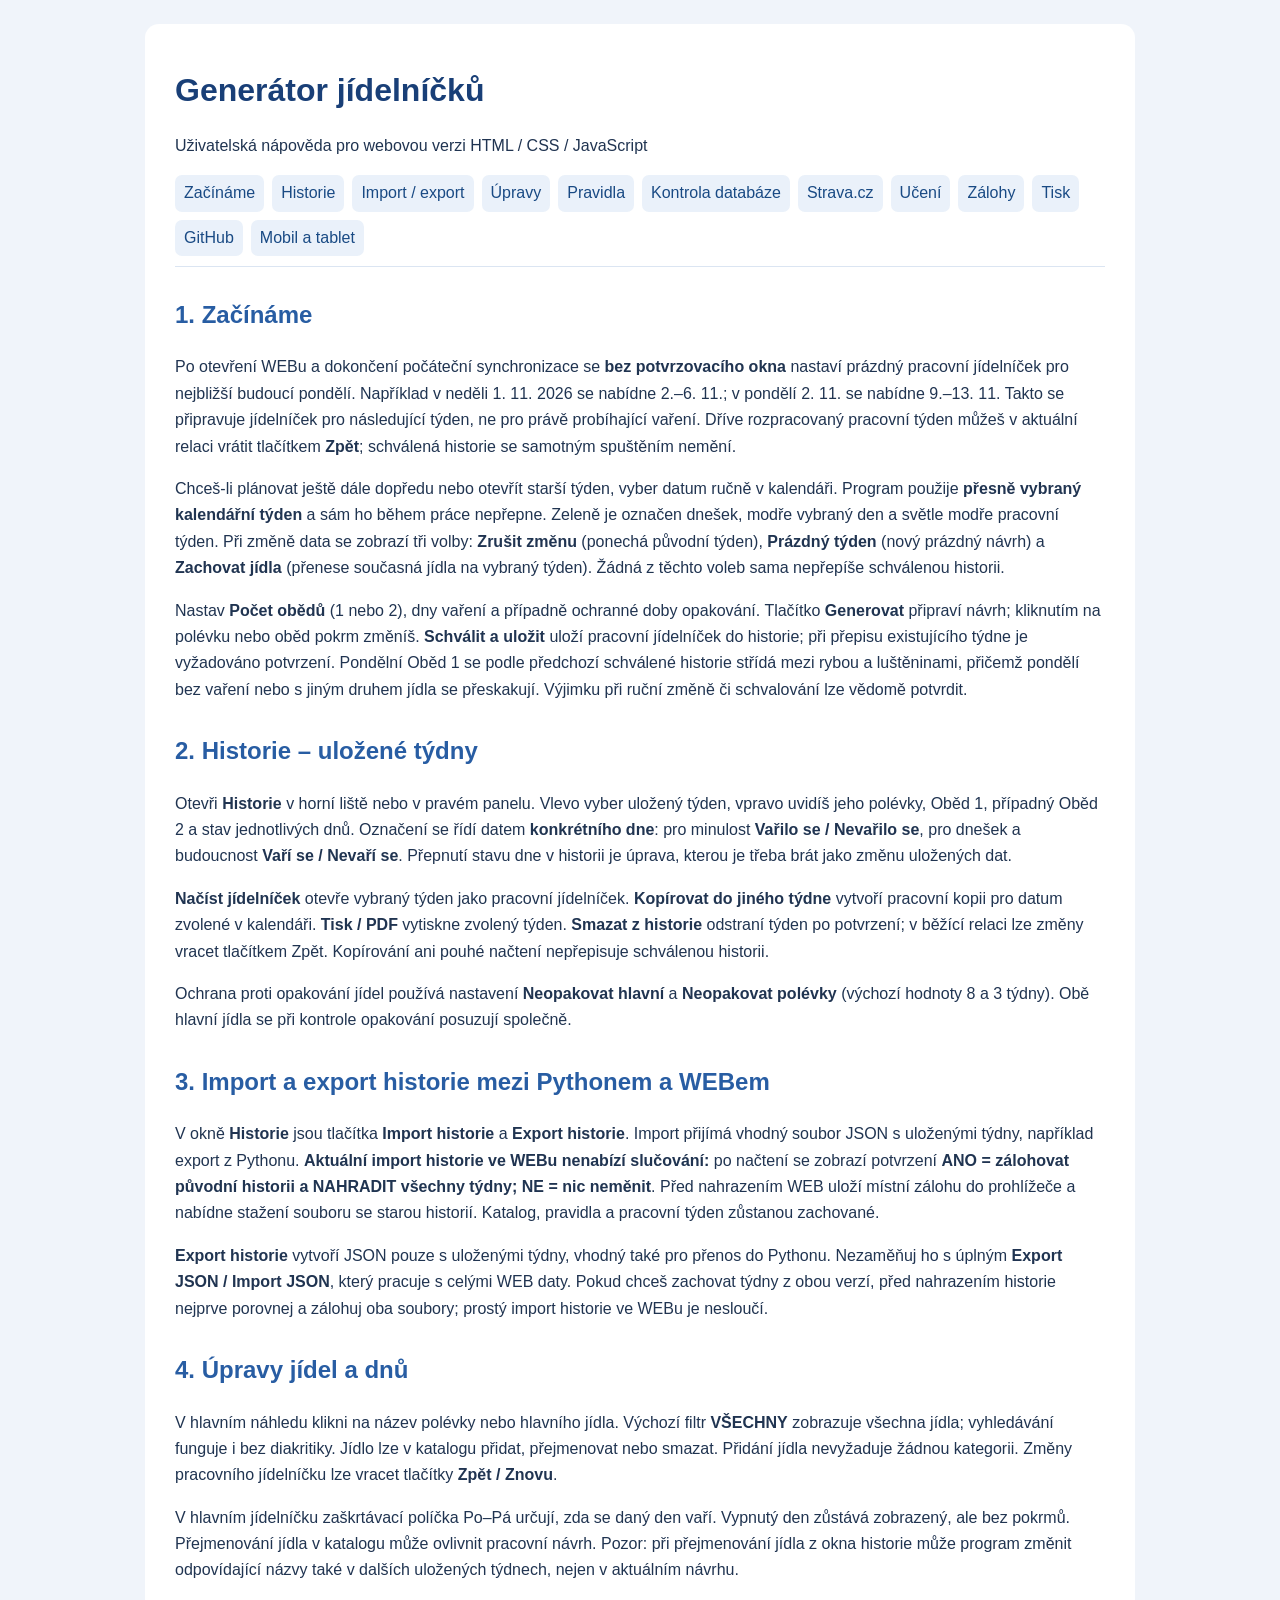
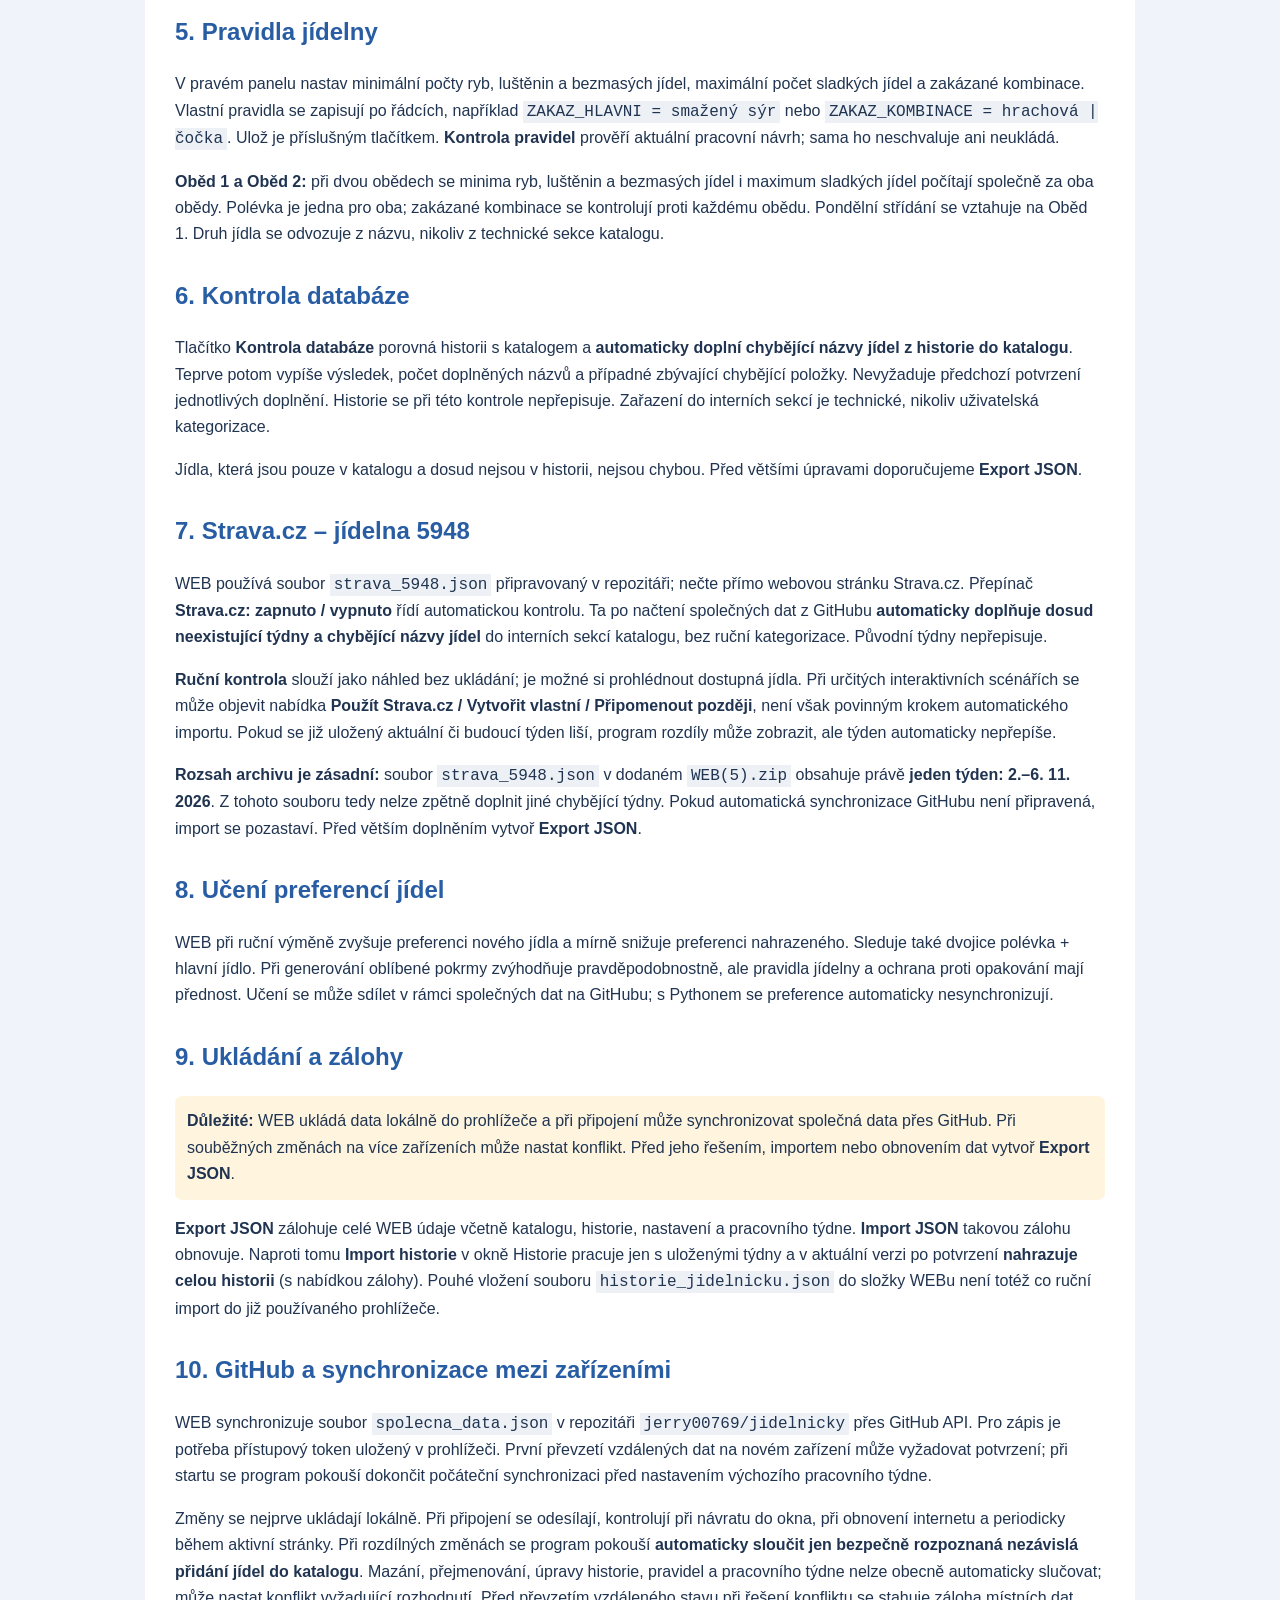
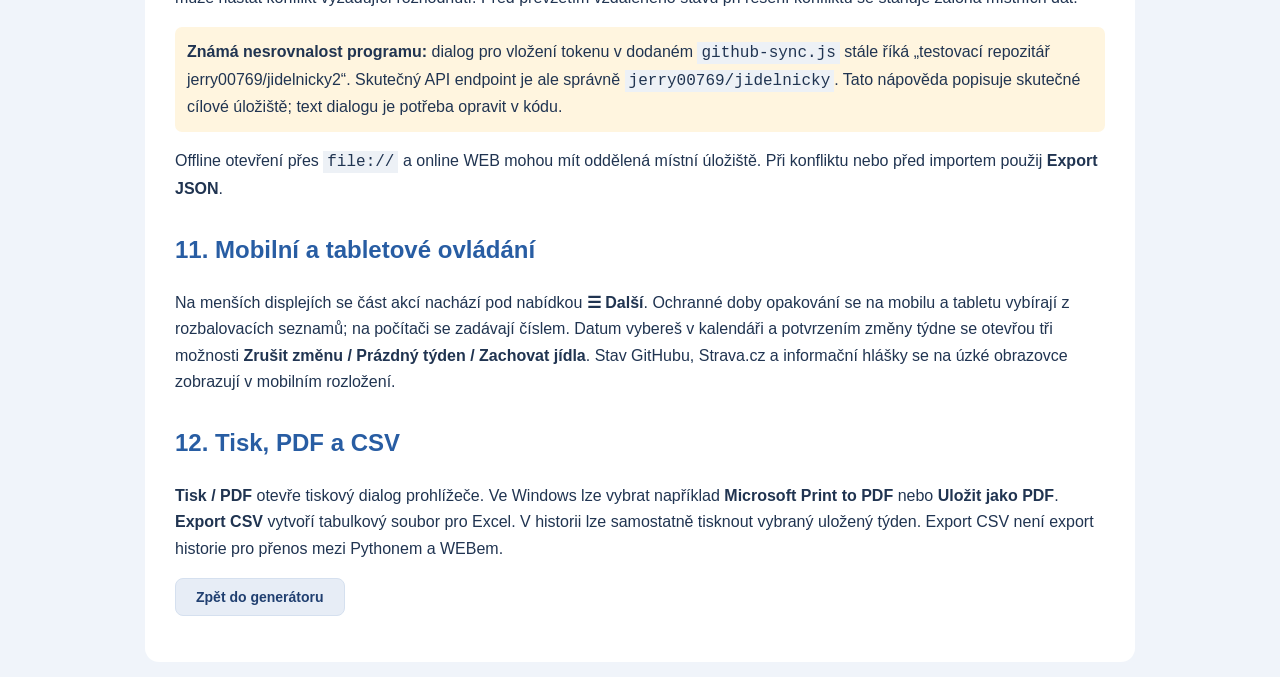
==== commit 401532e1: "Add files via upload" ====
--- a/index.html
+++ b/index.html
@@ -1,182 +1,61 @@
-<!doctype html><html lang="cs"><head><meta charset="utf-8"><meta name="viewport" content="width=device-width,initial-scale=1"><title>Generátor školních jídelníčků</title><link rel="icon" href="favicon.ico?v=1" sizes="any"><link rel="apple-touch-icon" href="icon-192.png"><link rel="manifest" href="manifest.webmanifest"><meta name="theme-color" content="#ffb43d"><link rel="stylesheet" href="style.css?v=j2-20261102-indicators-plus5-again"><style id="tablet-picker-stable-height">
-/* Tablet: vyska dialogu nezavisi na poctu vysledku vyhledavani. */
-@media (min-width: 601px) and (max-width: 1100px) {
-  dialog#picker[open] {
-    box-sizing: border-box !important;
-    height: calc(100dvh - 12px) !important;
-    max-height: calc(100dvh - 12px) !important;
-    display: flex !important;
-    flex-direction: column !important;
-    overflow: hidden !important;
-    margin-block: auto !important;
-  }
-  dialog#picker #choices {
-    flex: 1 1 0 !important;
-    min-height: 0 !important;
-    max-height: none !important;
-    overflow-y: auto !important;
-    overscroll-behavior: contain;
-  }
-  dialog#picker .dialogtop,
-  dialog#picker #pickerKindLabel,
-  dialog#picker #search,
-  dialog#picker .picker-category-label,
-  dialog#picker .picker-management {
-    flex-shrink: 0 !important;
-  }
+<!DOCTYPE html>
+
+<html lang="cs"><head><meta charset="utf-8"/><meta content="width=device-width,initial-scale=1" name="viewport"/><title>Nápověda – Generátor jídelníčků WEB</title><style>body{margin:0;background:#f0f4fa;color:#203451;font:16px/1.65 Segoe UI,Arial,sans-serif}main{max-width:930px;margin:24px auto;background:#fff;padding:30px;border-radius:14px}header{position:sticky;top:0;background:#fff;padding:10px 0;border-bottom:1px solid #dbe5f2}h1{margin:0;color:#193f77}h2{color:#285da3;margin-top:28px}nav{display:flex;gap:8px;flex-wrap:wrap}nav a{padding:5px 9px;background:#eaf1fa;border-radius:7px;color:#194a84;text-decoration:none}section{scroll-margin-top:95px}aside{background:#fff5df;padding:12px;border-radius:7px}code{background:#edf1f6;padding:2px 4px}@media(max-width:650px){main{margin:0;padding:16px;border-radius:0}}
+.help-menu summary{display:none;cursor:pointer;font-weight:700;color:#194a84;padding:9px 10px;background:#eaf1fa;border-radius:8px}
+@media(max-width:650px){
+ body{font-size:15px;line-height:1.55}
+ main{padding:12px}
+ header{padding:7px 0;position:sticky;top:0;z-index:5;background:#fff}
+ header h1{font-size:1.13rem;line-height:1.2}
+ header p{display:none}
+ .help-menu summary{display:block;font-size:14px}
+ .help-menu:not([open]) nav{display:none}
+ .help-menu[open] nav{display:grid;grid-template-columns:repeat(2,minmax(0,1fr));gap:5px;padding:7px 0;max-height:45dvh;overflow:auto}
+ nav a{font-size:13px;padding:7px 8px}
+ section{scroll-margin-top:95px}
+ h2{font-size:1.2rem;margin-top:20px}
 }
-</style><style id="lenovo-picker-keyboard-fix">
-/* Older Android WebView: visual viewport height is supplied by JS in pixels. */
-@media (max-width: 1100px) {
- dialog#picker[open] {
-  box-sizing:border-box!important;
-  position:fixed!important;
-  top:var(--picker-viewport-top, 0px)!important;
-  bottom:auto!important;
-  left:8px!important;right:8px!important;
-  width:calc(100% - 16px)!important;
-  max-width:none!important;
-  height:var(--picker-viewport-height, calc(100vh - 16px))!important;
-  max-height:var(--picker-viewport-height, calc(100vh - 16px))!important;
-  margin:0 auto!important;
-  padding:12px!important;
-  display:flex!important;flex-direction:column!important;
-  overflow:hidden!important;
- }
- dialog#picker #choices {flex:1 1 0!important;min-height:0!important;max-height:none!important;overflow-y:auto!important;overscroll-behavior:contain;}
- dialog#picker .dialogtop,dialog#picker #pickerKindLabel,dialog#picker #search,dialog#picker .picker-category-label,dialog#picker .picker-management {flex-shrink:0!important;}
- dialog#picker .picker-management {margin-top:auto!important;}
-}
-</style></head><body>
-<header><div><h1>Generátor jídelníčků <small style="font-size:10px;font-weight:400;opacity:.7;white-space:nowrap;vertical-align:middle">v29102026.11</small></h1></div><div class="sync-area"><details class="github-settings"><summary>⚙ Nastavení</summary><div class="github-controls"><button id="ghConnect" type="button" class="alt">Připojit GitHub</button><button id="ghRefresh" type="button" class="alt" hidden>Načíst společná data</button><button id="ghResolve" type="button" class="alt" hidden>Vyřešit konflikt</button><button id="ghDisconnect" type="button" class="alt" hidden>Odpojit</button><p class="sync-hint">Změny se ukládají automaticky. Nová data se kontrolují při návratu do aplikace a průběžně. Při konfliktu se nic tiše nepřepíše.</p></div></details></div></header>
-<main><section class="panel toolbar"><div class="toolbar-fields"><label>Týden od <span class="main-date-wrap"><input type="date" id="date" tabindex="-1" aria-hidden="true"><button type="button" id="openMainCalendar" class="main-date-overlay" aria-label="Vybrat týden v kalendáři" title="Vybrat týden v kalendáři"></button></span></label><label>Počet obědů <select id="count"><option value="1">1</option><option value="2">2</option></select></label><label>Neopakovat hlavní <input id="lockMain" type="number" min="0" max="20" value="8"><select id="lockMainMobile" class="mobile-lock-select" aria-label="Neopakovat hlavní"><option value="0">0</option><option value="1">1</option><option value="2">2</option><option value="3">3</option><option value="4">4</option><option value="5">5</option><option value="6">6</option><option value="7">7</option><option value="8" selected>8</option><option value="9">9</option><option value="10">10</option><option value="11">11</option><option value="12">12</option><option value="13">13</option><option value="14">14</option><option value="15">15</option><option value="16">16</option><option value="17">17</option><option value="18">18</option><option value="19">19</option><option value="20">20</option></select></label><label>Neopakovat polévky <input id="lockSoup" type="number" min="0" max="20" value="3"><select id="lockSoupMobile" class="mobile-lock-select" aria-label="Neopakovat polévky"><option value="0">0</option><option value="1">1</option><option value="2">2</option><option value="3" selected>3</option><option value="4">4</option><option value="5">5</option><option value="6">6</option><option value="7">7</option><option value="8">8</option><option value="9">9</option><option value="10">10</option><option value="11">11</option><option value="12">12</option><option value="13">13</option><option value="14">14</option><option value="15">15</option><option value="16">16</option><option value="17">17</option><option value="18">18</option><option value="19">19</option><option value="20">20</option></select></label></div><div class="toolbar-actions"><button id="generate">Generovat</button><button id="approve">Schválit a uložit</button><button id="validate" class="alt">Kontrola pravidel</button><button id="auditCatalog" class="alt">Kontrola databáze</button><button id="print" class="alt">Tisk / PDF</button><button id="csv" class="alt">Export CSV</button><button id="openHistory" class="alt">Historie</button><a class="help-link" href="napoveda.html?v=22" target="_blank" rel="noopener">Nápověda</a><button id="undo" class="alt">Zpět</button><button id="redo" class="alt">Znovu</button><details class="mobile-more" id="mobileMore"><summary>☰ Další</summary><div class="mobile-more-items"><button type="button" data-original="validate">Kontrola pravidel</button><button type="button" data-original="auditCatalog">Kontrola databáze</button><button type="button" data-original="csv">Export CSV</button><button type="button" data-original="print">Tisk / PDF</button><button type="button" data-original="openHistory">Historie</button><a href="napoveda.html?v=22" target="_blank" rel="noopener">Nápověda</a></div></details></div></section>
-<section class="panel daybar"><strong>Vaří se:</strong><label><input type="checkbox" data-day="0" checked> Po</label><label><input type="checkbox" data-day="1" checked> Út</label><label><input type="checkbox" data-day="2" checked> St</label><label><input type="checkbox" data-day="3" checked> Čt</label><label><input type="checkbox" data-day="4" checked> Pá</label></section>
-<div class="layout"><section class="panel"><div class="heading"><h2>JÍDELNÍ LÍSTEK</h2><strong id="range"></strong></div><div id="days"></div><p class="muted">Klikni na polévku nebo oběd pro změnu. Nevařící dny zůstávají v jídelníčku označené.</p></section>
-<aside><section class="panel"><h2>Pravidla jídelny</h2><div id="rules"></div><label class="block">Vlastní pravidla TXT <textarea id="txtRules" rows="7" placeholder="ZAKAZ_HLAVNI = smažený sýr"></textarea></label><button id="saveRules" class="alt">Uložit pravidla</button><details><summary>Syntaxe vlastních pravidel</summary><p class="muted">ZAKAZ_HLAVNI, ZAKAZ_POLEVKA, ZAKAZ_KOMBINACE, VYZADUJ_HLAVNI, VYZADUJ_POLEVKA, VYZADUJ_KOMBINACE. Každý požadavek na samostatný řádek; kombinace ve tvaru polévka | hlavní jídlo.</p></details></section><section class="panel"><h2>Záloha a přenos</h2><div class="actions"><button id="backup" class="alt">Export JSON</button><label class="upload">Import JSON<input id="restore" type="file" accept=".json,application/json" hidden></label></div><p class="muted">Po připojení se společná data ukládají na GitHub. Záloha JSON zůstává dostupná. Pokud ukládání na GitHub selže, změny zůstanou jen v tomto prohlížeči.</p></section></aside></div>
-<div id="status" role="status" aria-live="polite"></div></main>
-<dialog id="picker"><div class="dialogtop"><h2 id="pickerTitle">Vybrat jídlo</h2><button id="closePicker" class="alt">Zavřít</button></div><label id="pickerKindLabel" class="picker-category-label" hidden>Druh <select id="pickerKind"><option value="main">Hlavní jídlo</option><option value="soup">Polévka</option></select></label><input id="search" placeholder="Hledat jídlo…" autocomplete="off"><label class="picker-category-label" hidden> <select id="pickerCategory"><option value="">VŠECHNY</option></select></label><div id="choices"></div><div class="picker-management"><label for="pickerMealName">Název vybraného nebo nového jídla</label><input id="pickerMealName" placeholder="Název pokrmu"><div class="picker-management-actions"><button type="button" id="pickerAdd" class="alt">Přidat</button><button type="button" id="pickerRename" class="alt">Přejmenovat</button><button type="button" id="pickerRemove" class="danger">Smazat</button><button type="button" id="pickerChoose">Vybrat ✓</button></div></div></dialog>
-<dialog id="historyDialog" class="history-dialog"><div class="dialogtop"><h2>Historie jídelníčků</h2><button id="closeHistory" class="alt">Zavřít</button></div><div class="history-layout"><div class="history-list"><div id="historyList"></div></div><div class="history-detail"><h3 id="historyTitle">Vyber uložený týden</h3><div id="historyPreview"></div><div class="history-actions"><button id="historyLoad">Načíst jídelníček</button><button id="historyCopy" class="alt">Kopírovat do jiného týdne</button><button id="historyDelete" class="danger">Smazat z historie</button><label class="upload history-import-button">Import historie<input id="importHistory" type="file" accept=".json,application/json" hidden></label><button id="exportHistory" class="alt">Export historie</button><button id="historyPrint" class="alt">Tisk / PDF</button></div></div></div></dialog><dialog id="copyWeekDialog" class="copy-week-dialog" aria-labelledby="copyWeekTitle">
-<div class="dialogtop"><h2 id="copyWeekTitle">Kopírovat do jiného týdne</h2><button type="button" id="copyCancel" class="alt">Zavřít</button></div>
-<p>Vyber datum. Aplikace automaticky nastaví týden začínající příslušným pondělím.</p>
-<div class="copy-cal-nav"><button type="button" id="copyPrevMonth" class="alt" aria-label="Předchozí měsíc">‹</button><strong id="copyMonthLabel"></strong><button type="button" id="copyNextMonth" class="alt" aria-label="Následující měsíc">›</button></div>
-<div class="copy-cal-days"><span>Po</span><span>Út</span><span>St</span><span>Čt</span><span>Pá</span><span>So</span><span>Ne</span></div><div id="copyCalendar" class="copy-cal-grid"></div>
-<div class="copy-cal-legend"><span>🟩 Dnes</span><span>🟦 Vybraný den</span><span>▫️ Cílový týden</span></div>
-<p id="copyWeekRange" aria-live="polite"></p><p id="copyWeekWarning" class="copy-cal-warning" aria-live="polite"></p>
-<div class="copy-cal-actions"><button type="button" id="copyToday" class="alt">Dnes</button><button type="button" id="copyConfirm">Kopírovat</button></div></dialog>
-<dialog id="changeWeekDialog" class="copy-week-dialog" aria-labelledby="changeWeekTitle">
-<h2 id="changeWeekTitle">Změna týdne jídelníčku</h2>
-<p id="changeWeekMessage"></p>
-<p>Schválená historie se nezmění. Volba se týká pouze pracovního jídelníčku.</p>
-<div class="copy-cal-actions" style="display:flex;flex-wrap:wrap;gap:8px;justify-content:flex-end">
-<button type="button" id="changeWeekCancel" class="alt">Zrušit změnu</button>
-<button type="button" id="changeWeekEmpty" class="alt">Prázdný týden</button>
-<button type="button" id="changeWeekKeep">Zachovat jídla</button>
-</div></dialog>
-<script src="catalog-data.js?v=jidelnicky2-soulad1"></script><script src="catalog.js?v=jidelnicky2-soulad1"></script><script src="github-sync.js?v=24"></script><script src="app.js?v=jidelnicky2-soulad1"></script><script>(function(){const menu=document.getElementById('mobileMore');if(!menu)return;menu.querySelectorAll('[data-original]').forEach(button=>button.addEventListener('click',()=>{menu.open=false;document.getElementById(button.dataset.original)?.click()}));menu.querySelectorAll('a').forEach(a=>a.addEventListener('click',()=>{menu.open=false}));document.addEventListener('pointerdown',e=>{if(menu.open&&!menu.contains(e.target))menu.open=false});document.addEventListener('keydown',e=>{if(e.key==='Escape'&&menu.open)menu.open=false});})();</script><script>/* Presne barvy jednotlivych polozek bez systemoveho sedeho hoveru. */
-(()=>{const ids=['count','lockMainMobile','lockSoupMobile'];let active=null;
-function close(){if(active){active.hidden=true;active=null}}
-for(const id of ids){const sel=document.getElementById(id);if(!sel)continue;
-const shell=document.createElement('span');shell.className='toolbar-select-shell';sel.parentNode.insertBefore(shell,sel);shell.append(sel);
-const trigger=document.createElement('button');trigger.type='button';trigger.className='toolbar-select-trigger';trigger.setAttribute('aria-label',sel.getAttribute('aria-label')||sel.closest('label')?.textContent.trim()||id);shell.append(trigger);
-const menu=document.createElement('div');menu.className='toolbar-select-list';menu.hidden=true;shell.append(menu);
-function refresh(){trigger.textContent=sel.selectedOptions[0]?.textContent||sel.value;menu.replaceChildren();for(const opt of sel.options){const b=document.createElement('button');b.type='button';b.className='toolbar-select-item';b.textContent=opt.textContent;b.addEventListener('click',()=>{sel.value=opt.value;sel.dispatchEvent(new Event('change',{bubbles:true}));refresh();close();trigger.focus()});menu.append(b)}}
-trigger.addEventListener('click',()=>{const was=!menu.hidden;close();if(!was){refresh();menu.hidden=false;active=menu}});
-sel.addEventListener('change',refresh);const obs=new MutationObserver(refresh);obs.observe(sel,{attributes:true,attributeFilter:['value']});
-refresh();const oldValue=Object.getOwnPropertyDescriptor(HTMLSelectElement.prototype,'value');if(oldValue){Object.defineProperty(sel,'value',{get(){return oldValue.get.call(this)},set(v){oldValue.set.call(this,v);refresh()},configurable:true})}
-}
-document.addEventListener('pointerdown',e=>{if(active&&!e.target.closest('.toolbar-select-shell'))close()});document.addEventListener('keydown',e=>{if(e.key==='Escape')close()});
-})();</script><script id="lenovo-picker-keyboard-js">
-(function(){
- const picker=document.getElementById('picker');if(!picker)return;
- function setLandscape(){
-  var touch=window.matchMedia ? window.matchMedia('(pointer: coarse)').matches : ('ontouchstart' in window);
-  var wide=window.innerWidth>=681 && window.innerWidth<=1800 && window.innerWidth>window.innerHeight;
-  document.documentElement.classList.toggle('tablet-landscape-picker',!!(touch&&wide));
- }
- setLandscape();
- function fit(){
-  setLandscape();
-  if(!picker.open)return;
-  const vv=window.visualViewport;
-  const h=vv?vv.height:window.innerHeight;
-  const top=vv?vv.offsetTop:0;
-  picker.style.setProperty('--picker-viewport-height',Math.max(120,Math.floor(h-12))+'px');
-  picker.style.setProperty('--picker-viewport-top',Math.round(top+6)+'px');
-  picker.style.setProperty('--picker-viewport-left',Math.round(vv?vv.offsetLeft:0)+'px');
-  picker.style.setProperty('--picker-viewport-width',Math.floor(vv?vv.width:window.innerWidth)+'px');
- }
- if(window.visualViewport){visualViewport.addEventListener('resize',fit);visualViewport.addEventListener('scroll',fit)}
- window.addEventListener('resize',fit);
- picker.addEventListener('focusin',()=>{fit();setTimeout(fit,100);setTimeout(fit,350)});
- new MutationObserver(fit).observe(picker,{attributes:true,attributeFilter:['open']});
- document.getElementById('search')?.addEventListener('input',fit);
+.back-button{display:inline-flex;align-items:center;justify-content:center;min-height:38px;padding:8px 20px;box-sizing:border-box;background:#e7edf6;border:1px solid #d5e0ef;border-radius:8px;color:#203f70;text-decoration:none;font:600 14px Segoe UI,Arial,sans-serif;cursor:pointer}.back-button:hover{background:#d8e5f5}.back-button:focus-visible{outline:2px solid #3264ac;outline-offset:2px}
+html{scroll-behavior:smooth}
+.to-top{position:fixed;right:22px;bottom:24px;z-index:30;width:46px;height:46px;border-radius:50%;border:1px solid #c4d5e9;background:rgba(255,255,255,.94);color:#194a84;font:700 25px Segoe UI,Arial,sans-serif;box-shadow:0 3px 12px #0002;cursor:pointer;opacity:0;visibility:hidden;pointer-events:none;transition:opacity .2s,visibility .2s,background .2s}
+.to-top.visible{opacity:.85;visibility:visible;pointer-events:auto}
+.to-top:hover,.to-top:focus-visible{opacity:1;background:#eaf1fa}
+@media(max-width:650px){.to-top{right:12px;bottom:16px;width:44px;height:44px}}
+@media(prefers-reduced-motion:reduce){html{scroll-behavior:auto}}
+</style></head><body><main><header><h1>Generátor jídelníčků</h1><p>Uživatelská nápověda pro webovou verzi HTML / CSS / JavaScript</p><details class="help-menu" open=""><summary>☰ Obsah nápovědy</summary><nav><a href="#start">Začínáme</a><a href="#history">Historie</a><a href="#import">Import / export</a><a href="#edit">Úpravy</a><a href="#rules">Pravidla</a><a href="#audit">Kontrola databáze</a><a href="#strava">Strava.cz</a><a href="#learning">Učení</a><a href="#backup">Zálohy</a><a href="#print">Tisk</a><a href="#sync">GitHub</a><a href="#mobile">Mobil a tablet</a></nav></details></header><section id="start"><h2>1. Začínáme</h2><p>Po otevření WEBu a dokončení počáteční synchronizace se <strong>bez potvrzovacího okna</strong> nastaví prázdný pracovní jídelníček pro nejbližší budoucí pondělí. Například v neděli 1. 11. 2026 se nabídne 2.–6. 11.; v pondělí 2. 11. se nabídne 9.–13. 11. Takto se připravuje jídelníček pro následující týden, ne pro právě probíhající vaření. Dříve rozpracovaný pracovní týden můžeš v aktuální relaci vrátit tlačítkem <strong>Zpět</strong>; schválená historie se samotným spuštěním nemění.</p><p>Chceš-li plánovat ještě dále dopředu nebo otevřít starší týden, vyber datum ručně v kalendáři. Program použije <strong>přesně vybraný kalendářní týden</strong> a sám ho během práce nepřepne. Zeleně je označen dnešek, modře vybraný den a světle modře pracovní týden. Při změně data se zobrazí tři volby: <strong>Zrušit změnu</strong> (ponechá původní týden), <strong>Prázdný týden</strong> (nový prázdný návrh) a <strong>Zachovat jídla</strong> (přenese současná jídla na vybraný týden). Žádná z těchto voleb sama nepřepíše schválenou historii.</p><p>Nastav <strong>Počet obědů</strong> (1 nebo 2), dny vaření a případně ochranné doby opakování. Tlačítko <strong>Generovat</strong> připraví návrh; kliknutím na polévku nebo oběd pokrm změníš. <strong>Schválit a uložit</strong> uloží pracovní jídelníček do historie; při přepisu existujícího týdne je vyžadováno potvrzení. Pondělní Oběd 1 se podle předchozí schválené historie střídá mezi rybou a luštěninami, přičemž pondělí bez vaření nebo s jiným druhem jídla se přeskakují. Výjimku při ruční změně či schvalování lze vědomě potvrdit.</p></section><section id="history"><h2>2. Historie – uložené týdny</h2><p>Otevři <strong>Historie</strong> v horní liště nebo v pravém panelu. Vlevo vyber uložený týden, vpravo uvidíš jeho polévky, Oběd 1, případný Oběd 2 a stav jednotlivých dnů. Označení se řídí datem <strong>konkrétního dne</strong>: pro minulost <strong>Vařilo se / Nevařilo se</strong>, pro dnešek a budoucnost <strong>Vaří se / Nevaří se</strong>. Přepnutí stavu dne v historii je úprava, kterou je třeba brát jako změnu uložených dat.</p><p><strong>Načíst jídelníček</strong> otevře vybraný týden jako pracovní jídelníček. <strong>Kopírovat do jiného týdne</strong> vytvoří pracovní kopii pro datum zvolené v kalendáři. <strong>Tisk / PDF</strong> vytiskne zvolený týden. <strong>Smazat z historie</strong> odstraní týden po potvrzení; v běžící relaci lze změny vracet tlačítkem Zpět. Kopírování ani pouhé načtení nepřepisuje schválenou historii.</p><p>Ochrana proti opakování jídel používá nastavení <strong>Neopakovat hlavní</strong> a <strong>Neopakovat polévky</strong> (výchozí hodnoty 8 a 3 týdny). Obě hlavní jídla se při kontrole opakování posuzují společně.</p></section><section id="import"><h2>3. Import a export historie mezi Pythonem a WEBem</h2><p>V okně <strong>Historie</strong> jsou tlačítka <strong>Import historie</strong> a <strong>Export historie</strong>. Import přijímá vhodný soubor JSON s uloženými týdny, například export z Pythonu. <strong>Aktuální import historie ve WEBu nenabízí slučování:</strong> po načtení se zobrazí potvrzení <strong>ANO = zálohovat původní historii a NAHRADIT všechny týdny; NE = nic neměnit</strong>. Před nahrazením WEB uloží místní zálohu do prohlížeče a nabídne stažení souboru se starou historií. Katalog, pravidla a pracovní týden zůstanou zachované.</p><p><strong>Export historie</strong> vytvoří JSON pouze s uloženými týdny, vhodný také pro přenos do Pythonu. Nezaměňuj ho s úplným <strong>Export JSON / Import JSON</strong>, který pracuje s celými WEB daty. Pokud chceš zachovat týdny z obou verzí, před nahrazením historie nejprve porovnej a zálohuj oba soubory; prostý import historie ve WEBu je nesloučí.</p></section><section id="edit"><h2>4. Úpravy jídel a dnů</h2><p>V hlavním náhledu klikni na název polévky nebo hlavního jídla. Výchozí filtr <strong>VŠECHNY</strong> zobrazuje všechna jídla; vyhledávání funguje i bez diakritiky. Jídlo lze v katalogu přidat, přejmenovat nebo smazat. Přidání jídla nevyžaduje žádnou kategorii. Změny pracovního jídelníčku lze vracet tlačítky <strong>Zpět / Znovu</strong>.</p><p>V hlavním jídelníčku zaškrtávací políčka Po–Pá určují, zda se daný den vaří. Vypnutý den zůstává zobrazený, ale bez pokrmů. Přejmenování jídla v katalogu může ovlivnit pracovní návrh. Pozor: při přejmenování jídla z okna historie může program změnit odpovídající názvy také v dalších uložených týdnech, nejen v aktuálním návrhu.</p></section><section id="rules"><h2>5. Pravidla jídelny</h2><p>V pravém panelu nastav minimální počty ryb, luštěnin a bezmasých jídel, maximální počet sladkých jídel a zakázané kombinace. Vlastní pravidla se zapisují po řádcích, například <code>ZAKAZ_HLAVNI = smažený sýr</code> nebo <code>ZAKAZ_KOMBINACE = hrachová | čočka</code>. Ulož je příslušným tlačítkem. <strong>Kontrola pravidel</strong> prověří aktuální pracovní návrh; sama ho neschvaluje ani neukládá.</p><p><strong>Oběd 1 a Oběd 2:</strong> při dvou obědech se minima ryb, luštěnin a bezmasých jídel i maximum sladkých jídel počítají společně za oba obědy. Polévka je jedna pro oba; zakázané kombinace se kontrolují proti každému obědu. Pondělní střídání se vztahuje na Oběd 1. Druh jídla se odvozuje z názvu, nikoliv z technické sekce katalogu.</p></section><section id="audit"><h2>6. Kontrola databáze</h2><p>Tlačítko <strong>Kontrola databáze</strong> porovná historii s katalogem a <strong>automaticky doplní chybějící názvy jídel z historie do katalogu</strong>. Teprve potom vypíše výsledek, počet doplněných názvů a případné zbývající chybějící položky. Nevyžaduje předchozí potvrzení jednotlivých doplnění. Historie se při této kontrole nepřepisuje. Zařazení do interních sekcí je technické, nikoliv uživatelská kategorizace.</p><p>Jídla, která jsou pouze v katalogu a dosud nejsou v historii, nejsou chybou. Před většími úpravami doporučujeme <strong>Export JSON</strong>.</p></section><section id="strava"><h2>7. Strava.cz – jídelna 5948</h2><p>WEB používá soubor <code>strava_5948.json</code> připravovaný v repozitáři; nečte přímo webovou stránku Strava.cz. Přepínač <strong>Strava.cz: zapnuto / vypnuto</strong> řídí automatickou kontrolu. Ta po načtení společných dat z GitHubu <strong>automaticky doplňuje dosud neexistující týdny a chybějící názvy jídel</strong> do interních sekcí katalogu, bez ruční kategorizace. Původní týdny nepřepisuje.</p><p><strong>Ruční kontrola</strong> slouží jako náhled bez ukládání; je možné si prohlédnout dostupná jídla. Při určitých interaktivních scénářích se může objevit nabídka <strong>Použít Strava.cz / Vytvořit vlastní / Připomenout později</strong>, není však povinným krokem automatického importu. Pokud se již uložený aktuální či budoucí týden liší, program rozdíly může zobrazit, ale týden automaticky nepřepíše.</p><p><strong>Rozsah archivu je zásadní:</strong> soubor <code>strava_5948.json</code> v dodaném <code>WEB(5).zip</code> obsahuje právě <strong>jeden týden: 2.–6. 11. 2026</strong>. Z tohoto souboru tedy nelze zpětně doplnit jiné chybějící týdny. Pokud automatická synchronizace GitHubu není připravená, import se pozastaví. Před větším doplněním vytvoř <strong>Export JSON</strong>.</p></section><section id="learning"><h2>8. Učení preferencí jídel</h2><p>WEB při ruční výměně zvyšuje preferenci nového jídla a mírně snižuje preferenci nahrazeného. Sleduje také dvojice polévka + hlavní jídlo. Při generování oblíbené pokrmy zvýhodňuje pravděpodobnostně, ale pravidla jídelny a ochrana proti opakování mají přednost. Učení se může sdílet v rámci společných dat na GitHubu; s Pythonem se preference automaticky nesynchronizují.</p></section><section id="backup"><h2>9. Ukládání a zálohy</h2><aside><strong>Důležité:</strong> WEB ukládá data lokálně do prohlížeče a při připojení může synchronizovat společná data přes GitHub. Při souběžných změnách na více zařízeních může nastat konflikt. Před jeho řešením, importem nebo obnovením dat vytvoř <strong>Export JSON</strong>.</aside><p><strong>Export JSON</strong> zálohuje celé WEB údaje včetně katalogu, historie, nastavení a pracovního týdne. <strong>Import JSON</strong> takovou zálohu obnovuje. Naproti tomu <strong>Import historie</strong> v okně Historie pracuje jen s uloženými týdny a v aktuální verzi po potvrzení <strong>nahrazuje celou historii</strong> (s nabídkou zálohy). Pouhé vložení souboru <code>historie_jidelnicku.json</code> do složky WEBu není totéž co ruční import do již používaného prohlížeče.</p></section><section id="sync"><h2>10. GitHub a synchronizace mezi zařízeními</h2><p>WEB synchronizuje soubor <code>spolecna_data.json</code> v repozitáři <code>jerry00769/jidelnicky</code> přes GitHub API. Pro zápis je potřeba přístupový token uložený v prohlížeči. První převzetí vzdálených dat na novém zařízení může vyžadovat potvrzení; při startu se program pokouší dokončit počáteční synchronizaci před nastavením výchozího pracovního týdne.</p><p>Změny se nejprve ukládají lokálně. Při připojení se odesílají, kontrolují při návratu do okna, při obnovení internetu a periodicky během aktivní stránky. Při rozdílných změnách se program pokouší <strong>automaticky sloučit jen bezpečně rozpoznaná nezávislá přidání jídel do katalogu</strong>. Mazání, přejmenování, úpravy historie, pravidel a pracovního týdne nelze obecně automaticky slučovat; může nastat konflikt vyžadující rozhodnutí. Před převzetím vzdáleného stavu při řešení konfliktu se stahuje záloha místních dat.</p><aside><strong>Známá nesrovnalost programu:</strong> dialog pro vložení tokenu v dodaném <code>github-sync.js</code> stále říká „testovací repozitář jerry00769/jidelnicky2“. Skutečný API endpoint je ale správně <code>jerry00769/jidelnicky</code>. Tato nápověda popisuje skutečné cílové úložiště; text dialogu je potřeba opravit v kódu.</aside><p>Offline otevření přes <code>file://</code> a online WEB mohou mít oddělená místní úložiště. Při konfliktu nebo před importem použij <strong>Export JSON</strong>.</p></section><section id="mobile"><h2>11. Mobilní a tabletové ovládání</h2><p>Na menších displejích se část akcí nachází pod nabídkou <strong>☰ Další</strong>. Ochranné doby opakování se na mobilu a tabletu vybírají z rozbalovacích seznamů; na počítači se zadávají číslem. Datum vybereš v kalendáři a potvrzením změny týdne se otevřou tři možnosti <strong>Zrušit změnu / Prázdný týden / Zachovat jídla</strong>. Stav GitHubu, Strava.cz a informační hlášky se na úzké obrazovce zobrazují v mobilním rozložení.</p></section><section id="print"><h2>12. Tisk, PDF a CSV</h2><p><strong>Tisk / PDF</strong> otevře tiskový dialog prohlížeče. Ve Windows lze vybrat například <strong>Microsoft Print to PDF</strong> nebo <strong>Uložit jako PDF</strong>. <strong>Export CSV</strong> vytvoří tabulkový soubor pro Excel. V historii lze samostatně tisknout vybraný uložený týden. Export CSV není export historie pro přenos mezi Pythonem a WEBem.</p></section><p><a class="back-button" href="index.html">Zpět do generátoru</a></p></main><button aria-label="Posun na začátek nápovědy" class="to-top" id="toTop" title="Zpět nahoru" type="button">↑</button><script>
+// Desktop: navigace trvale viditelna. Mobil: nabidka po otevreni stranky sbalena.
+(function () {
+  const menu = document.querySelector('.help-menu');
+  const header = document.querySelector('header');
+  if (!menu || !header) return;
+  const mobile = window.matchMedia('(max-width: 650px)');
+  const syncMode = () => { menu.open = !mobile.matches; };
+  syncMode();
+  window.addEventListener('pageshow', syncMode);
+  mobile.addEventListener('change', syncMode);
+
+  menu.querySelectorAll('nav a[href^="#"]').forEach(link => {
+    link.addEventListener('click', event => {
+      const target = document.getElementById(link.hash.slice(1));
+      if (!target) return;
+      event.preventDefault();
+      if (mobile.matches) menu.open = false;
+      // Nejdříve zmensit zahlavi, az potom vypocitat cilovou polohu.
+      requestAnimationFrame(() => {
+        const offset = header.getBoundingClientRect().height + 12;
+        const top = window.scrollY + target.getBoundingClientRect().top - offset;
+        window.scrollTo({top: Math.max(0, top), behavior: window.matchMedia('(prefers-reduced-motion: reduce)').matches ? 'auto' : 'smooth'});
+        history.replaceState(null, '', link.hash);
+      });
+    });
+  });
+  const topButton = document.getElementById('toTop');
+  const updateTopButton = () => topButton.classList.toggle('visible', window.scrollY > 260);
+  window.addEventListener('scroll', updateTopButton, {passive:true});
+  topButton.addEventListener('click', () => {
+    window.scrollTo({top:0, behavior:window.matchMedia('(prefers-reduced-motion: reduce)').matches ? 'auto' : 'smooth'});
+  });
+  updateTopButton();
+  // Nabídku nezavírat při scrollování: jinak se může zavřít hned po otevření.
 })();
-</script><script id="mobile-picker-compact-v09">(function(){
- var picker=document.getElementById('picker'),kind=document.getElementById('pickerKind'),search=document.getElementById('search');
- if(!picker||!kind||!search)return;
- function update(){picker.classList.toggle('picker-fixed-kind',kind.disabled);}
- new MutationObserver(update).observe(picker,{attributes:true,attributeFilter:['open']});
- update();
-})();</script><script id="mobile-picker-keyboard-v11">(function(){
- var picker=document.getElementById('picker');
- var search=document.getElementById('search');
- if(!picker||!search)return;
- var baseline=0;
- function mobile(){return window.matchMedia('(max-width:600px)').matches;}
- function height(){return window.visualViewport?window.visualViewport.height:window.innerHeight;}
- function update(){
-  if(!picker.open||!mobile()){
-   picker.classList.remove('mobile-keyboard-open');
-   if(!picker.open)baseline=0;
-   return;
-  }
-  var current=height();
-  if(!baseline||current>baseline)baseline=current;
-  // Focus alone is insufficient: hardware keyboards and desktop emulation.
-  var typing=document.activeElement===search;
-  var reduced=baseline-current>Math.max(110,baseline*.19);
-  picker.classList.toggle('mobile-keyboard-open',typing&&reduced);
- }
- function checkLater(){update();setTimeout(update,100);setTimeout(update,300);setTimeout(update,600);}
- picker.addEventListener('focusin',checkLater);
- picker.addEventListener('focusout',function(){setTimeout(update,80);});
- picker.addEventListener('click',function(e){
-  if(e.target.closest('#choices')&&document.activeElement===search){search.blur();}
- });
- new MutationObserver(checkLater).observe(picker,{attributes:true,attributeFilter:['open']});
- if(window.visualViewport){visualViewport.addEventListener('resize',checkLater);visualViewport.addEventListener('scroll',update);}
- window.addEventListener('resize',checkLater);
- window.addEventListener('orientationchange',function(){baseline=0;checkLater();});
-})();</script><div id="githubIndicator" class="github-indicator" role="status" aria-live="polite">⚠ GitHub: nepřipojeno</div><script id="github-indicator-keyboard-visibility">(function(){
-  'use strict';
-  var indicator=document.getElementById('githubIndicator');
-  if(!indicator)return;
-  var baseline=0;
-  function mobile(){return window.matchMedia('(max-width:600px)').matches;}
-  function viewportHeight(){return window.visualViewport?window.visualViewport.height:window.innerHeight;}
-  function editing(){var e=document.activeElement;return !!(e&&(e.matches('input:not([type=checkbox]):not([type=radio]):not([type=button]):not([type=submit]),textarea,[contenteditable="true"]')));}
-  function update(){
-    if(!mobile()){indicator.classList.remove('keyboard-hidden');baseline=0;return;}
-    var h=viewportHeight();
-    if(!baseline||h>baseline)baseline=h;
-    var keyboard=editing()&&baseline-h>Math.max(110,baseline*0.19);
-    indicator.classList.toggle('keyboard-hidden',keyboard);
-    if(!editing()&&!keyboard&&h>=baseline-50)baseline=h;
-  }
-  function deferred(){update();setTimeout(update,100);setTimeout(update,300);}
-  document.addEventListener('focusin',deferred);
-  document.addEventListener('focusout',deferred);
-  if(window.visualViewport){window.visualViewport.addEventListener('resize',deferred);window.visualViewport.addEventListener('scroll',update);}
-  window.addEventListener('resize',deferred);
-  window.addEventListener('orientationchange',function(){baseline=0;deferred();});
-  deferred();
-})();</script><script id="github-settings-close-fix">(function(){
-  const settings=document.querySelector('header .github-settings');
-  if(!settings)return;
-  const update=()=>{const header=document.querySelector('body > header');if(header)document.documentElement.style.setProperty('--github-settings-bottom',Math.ceil(header.getBoundingClientRect().bottom)+'px')};
-  settings.addEventListener('toggle',()=>{if(settings.open)update()});
-  document.addEventListener('pointerdown',e=>{if(settings.open&&!settings.contains(e.target))settings.open=false});
-  settings.querySelectorAll('.github-controls button').forEach(button=>button.addEventListener('click',()=>{settings.open=false}));
-  document.addEventListener('keydown',e=>{if(e.key==='Escape'&&settings.open)settings.open=false});
-  window.addEventListener('resize',()=>{if(settings.open)update()});
-})();</script><script src="strava-import.js?v=20261101-indicators2"></script></body></html>
+</script></body></html>
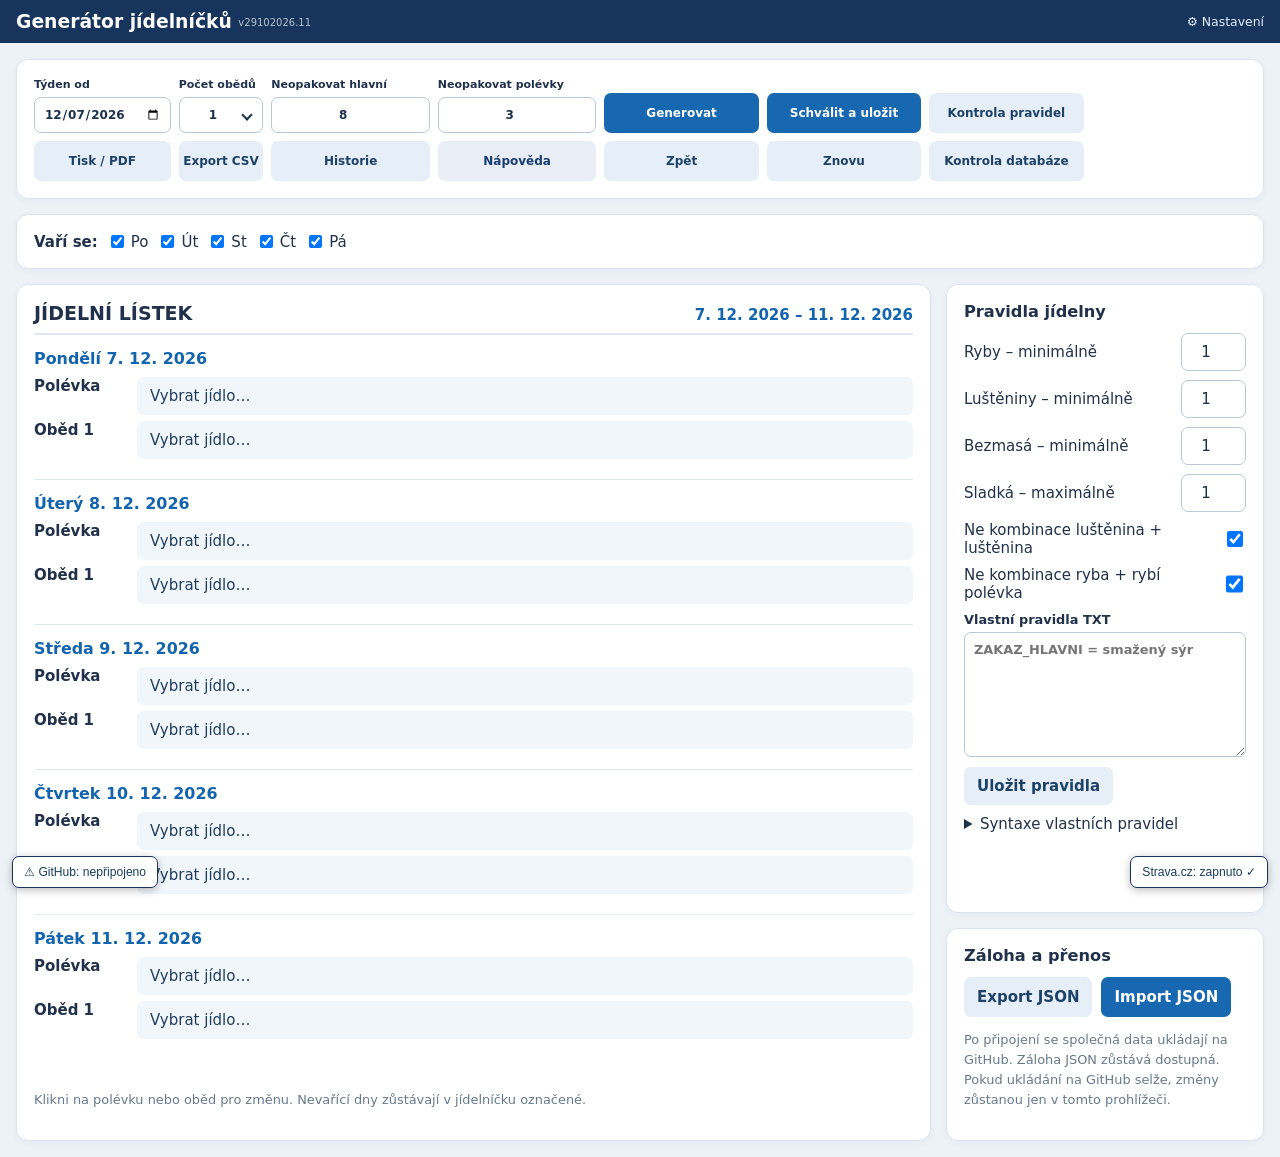
==== commit 36e97ca6: "Add files via upload" ====
--- a/index.html
+++ b/index.html
@@ -1,61 +1,182 @@
-<!DOCTYPE html>
-
-<html lang="cs"><head><meta charset="utf-8"/><meta content="width=device-width,initial-scale=1" name="viewport"/><title>Nápověda – Generátor jídelníčků WEB</title><style>body{margin:0;background:#f0f4fa;color:#203451;font:16px/1.65 Segoe UI,Arial,sans-serif}main{max-width:930px;margin:24px auto;background:#fff;padding:30px;border-radius:14px}header{position:sticky;top:0;background:#fff;padding:10px 0;border-bottom:1px solid #dbe5f2}h1{margin:0;color:#193f77}h2{color:#285da3;margin-top:28px}nav{display:flex;gap:8px;flex-wrap:wrap}nav a{padding:5px 9px;background:#eaf1fa;border-radius:7px;color:#194a84;text-decoration:none}section{scroll-margin-top:95px}aside{background:#fff5df;padding:12px;border-radius:7px}code{background:#edf1f6;padding:2px 4px}@media(max-width:650px){main{margin:0;padding:16px;border-radius:0}}
-.help-menu summary{display:none;cursor:pointer;font-weight:700;color:#194a84;padding:9px 10px;background:#eaf1fa;border-radius:8px}
-@media(max-width:650px){
- body{font-size:15px;line-height:1.55}
- main{padding:12px}
- header{padding:7px 0;position:sticky;top:0;z-index:5;background:#fff}
- header h1{font-size:1.13rem;line-height:1.2}
- header p{display:none}
- .help-menu summary{display:block;font-size:14px}
- .help-menu:not([open]) nav{display:none}
- .help-menu[open] nav{display:grid;grid-template-columns:repeat(2,minmax(0,1fr));gap:5px;padding:7px 0;max-height:45dvh;overflow:auto}
- nav a{font-size:13px;padding:7px 8px}
- section{scroll-margin-top:95px}
- h2{font-size:1.2rem;margin-top:20px}
+<!doctype html><html lang="cs"><head><meta charset="utf-8"><meta name="viewport" content="width=device-width,initial-scale=1"><title>Generátor školních jídelníčků</title><link rel="icon" href="favicon.ico?v=1" sizes="any"><link rel="apple-touch-icon" href="icon-192.png"><link rel="manifest" href="manifest.webmanifest"><meta name="theme-color" content="#ffb43d"><link rel="stylesheet" href="style.css?v=j2-20261102-indicators-plus5-again"><style id="tablet-picker-stable-height">
+/* Tablet: vyska dialogu nezavisi na poctu vysledku vyhledavani. */
+@media (min-width: 601px) and (max-width: 1100px) {
+  dialog#picker[open] {
+    box-sizing: border-box !important;
+    height: calc(100dvh - 12px) !important;
+    max-height: calc(100dvh - 12px) !important;
+    display: flex !important;
+    flex-direction: column !important;
+    overflow: hidden !important;
+    margin-block: auto !important;
+  }
+  dialog#picker #choices {
+    flex: 1 1 0 !important;
+    min-height: 0 !important;
+    max-height: none !important;
+    overflow-y: auto !important;
+    overscroll-behavior: contain;
+  }
+  dialog#picker .dialogtop,
+  dialog#picker #pickerKindLabel,
+  dialog#picker #search,
+  dialog#picker .picker-category-label,
+  dialog#picker .picker-management {
+    flex-shrink: 0 !important;
+  }
 }
-.back-button{display:inline-flex;align-items:center;justify-content:center;min-height:38px;padding:8px 20px;box-sizing:border-box;background:#e7edf6;border:1px solid #d5e0ef;border-radius:8px;color:#203f70;text-decoration:none;font:600 14px Segoe UI,Arial,sans-serif;cursor:pointer}.back-button:hover{background:#d8e5f5}.back-button:focus-visible{outline:2px solid #3264ac;outline-offset:2px}
-html{scroll-behavior:smooth}
-.to-top{position:fixed;right:22px;bottom:24px;z-index:30;width:46px;height:46px;border-radius:50%;border:1px solid #c4d5e9;background:rgba(255,255,255,.94);color:#194a84;font:700 25px Segoe UI,Arial,sans-serif;box-shadow:0 3px 12px #0002;cursor:pointer;opacity:0;visibility:hidden;pointer-events:none;transition:opacity .2s,visibility .2s,background .2s}
-.to-top.visible{opacity:.85;visibility:visible;pointer-events:auto}
-.to-top:hover,.to-top:focus-visible{opacity:1;background:#eaf1fa}
-@media(max-width:650px){.to-top{right:12px;bottom:16px;width:44px;height:44px}}
-@media(prefers-reduced-motion:reduce){html{scroll-behavior:auto}}
-</style></head><body><main><header><h1>Generátor jídelníčků</h1><p>Uživatelská nápověda pro webovou verzi HTML / CSS / JavaScript</p><details class="help-menu" open=""><summary>☰ Obsah nápovědy</summary><nav><a href="#start">Začínáme</a><a href="#history">Historie</a><a href="#import">Import / export</a><a href="#edit">Úpravy</a><a href="#rules">Pravidla</a><a href="#audit">Kontrola databáze</a><a href="#strava">Strava.cz</a><a href="#learning">Učení</a><a href="#backup">Zálohy</a><a href="#print">Tisk</a><a href="#sync">GitHub</a><a href="#mobile">Mobil a tablet</a></nav></details></header><section id="start"><h2>1. Začínáme</h2><p>Po otevření WEBu a dokončení počáteční synchronizace se <strong>bez potvrzovacího okna</strong> nastaví prázdný pracovní jídelníček pro nejbližší budoucí pondělí. Například v neděli 1. 11. 2026 se nabídne 2.–6. 11.; v pondělí 2. 11. se nabídne 9.–13. 11. Takto se připravuje jídelníček pro následující týden, ne pro právě probíhající vaření. Dříve rozpracovaný pracovní týden můžeš v aktuální relaci vrátit tlačítkem <strong>Zpět</strong>; schválená historie se samotným spuštěním nemění.</p><p>Chceš-li plánovat ještě dále dopředu nebo otevřít starší týden, vyber datum ručně v kalendáři. Program použije <strong>přesně vybraný kalendářní týden</strong> a sám ho během práce nepřepne. Zeleně je označen dnešek, modře vybraný den a světle modře pracovní týden. Při změně data se zobrazí tři volby: <strong>Zrušit změnu</strong> (ponechá původní týden), <strong>Prázdný týden</strong> (nový prázdný návrh) a <strong>Zachovat jídla</strong> (přenese současná jídla na vybraný týden). Žádná z těchto voleb sama nepřepíše schválenou historii.</p><p>Nastav <strong>Počet obědů</strong> (1 nebo 2), dny vaření a případně ochranné doby opakování. Tlačítko <strong>Generovat</strong> připraví návrh; kliknutím na polévku nebo oběd pokrm změníš. <strong>Schválit a uložit</strong> uloží pracovní jídelníček do historie; při přepisu existujícího týdne je vyžadováno potvrzení. Pondělní Oběd 1 se podle předchozí schválené historie střídá mezi rybou a luštěninami, přičemž pondělí bez vaření nebo s jiným druhem jídla se přeskakují. Výjimku při ruční změně či schvalování lze vědomě potvrdit.</p></section><section id="history"><h2>2. Historie – uložené týdny</h2><p>Otevři <strong>Historie</strong> v horní liště nebo v pravém panelu. Vlevo vyber uložený týden, vpravo uvidíš jeho polévky, Oběd 1, případný Oběd 2 a stav jednotlivých dnů. Označení se řídí datem <strong>konkrétního dne</strong>: pro minulost <strong>Vařilo se / Nevařilo se</strong>, pro dnešek a budoucnost <strong>Vaří se / Nevaří se</strong>. Přepnutí stavu dne v historii je úprava, kterou je třeba brát jako změnu uložených dat.</p><p><strong>Načíst jídelníček</strong> otevře vybraný týden jako pracovní jídelníček. <strong>Kopírovat do jiného týdne</strong> vytvoří pracovní kopii pro datum zvolené v kalendáři. <strong>Tisk / PDF</strong> vytiskne zvolený týden. <strong>Smazat z historie</strong> odstraní týden po potvrzení; v běžící relaci lze změny vracet tlačítkem Zpět. Kopírování ani pouhé načtení nepřepisuje schválenou historii.</p><p>Ochrana proti opakování jídel používá nastavení <strong>Neopakovat hlavní</strong> a <strong>Neopakovat polévky</strong> (výchozí hodnoty 8 a 3 týdny). Obě hlavní jídla se při kontrole opakování posuzují společně.</p></section><section id="import"><h2>3. Import a export historie mezi Pythonem a WEBem</h2><p>V okně <strong>Historie</strong> jsou tlačítka <strong>Import historie</strong> a <strong>Export historie</strong>. Import přijímá vhodný soubor JSON s uloženými týdny, například export z Pythonu. <strong>Aktuální import historie ve WEBu nenabízí slučování:</strong> po načtení se zobrazí potvrzení <strong>ANO = zálohovat původní historii a NAHRADIT všechny týdny; NE = nic neměnit</strong>. Před nahrazením WEB uloží místní zálohu do prohlížeče a nabídne stažení souboru se starou historií. Katalog, pravidla a pracovní týden zůstanou zachované.</p><p><strong>Export historie</strong> vytvoří JSON pouze s uloženými týdny, vhodný také pro přenos do Pythonu. Nezaměňuj ho s úplným <strong>Export JSON / Import JSON</strong>, který pracuje s celými WEB daty. Pokud chceš zachovat týdny z obou verzí, před nahrazením historie nejprve porovnej a zálohuj oba soubory; prostý import historie ve WEBu je nesloučí.</p></section><section id="edit"><h2>4. Úpravy jídel a dnů</h2><p>V hlavním náhledu klikni na název polévky nebo hlavního jídla. Výchozí filtr <strong>VŠECHNY</strong> zobrazuje všechna jídla; vyhledávání funguje i bez diakritiky. Jídlo lze v katalogu přidat, přejmenovat nebo smazat. Přidání jídla nevyžaduje žádnou kategorii. Změny pracovního jídelníčku lze vracet tlačítky <strong>Zpět / Znovu</strong>.</p><p>V hlavním jídelníčku zaškrtávací políčka Po–Pá určují, zda se daný den vaří. Vypnutý den zůstává zobrazený, ale bez pokrmů. Přejmenování jídla v katalogu může ovlivnit pracovní návrh. Pozor: při přejmenování jídla z okna historie může program změnit odpovídající názvy také v dalších uložených týdnech, nejen v aktuálním návrhu.</p></section><section id="rules"><h2>5. Pravidla jídelny</h2><p>V pravém panelu nastav minimální počty ryb, luštěnin a bezmasých jídel, maximální počet sladkých jídel a zakázané kombinace. Vlastní pravidla se zapisují po řádcích, například <code>ZAKAZ_HLAVNI = smažený sýr</code> nebo <code>ZAKAZ_KOMBINACE = hrachová | čočka</code>. Ulož je příslušným tlačítkem. <strong>Kontrola pravidel</strong> prověří aktuální pracovní návrh; sama ho neschvaluje ani neukládá.</p><p><strong>Oběd 1 a Oběd 2:</strong> při dvou obědech se minima ryb, luštěnin a bezmasých jídel i maximum sladkých jídel počítají společně za oba obědy. Polévka je jedna pro oba; zakázané kombinace se kontrolují proti každému obědu. Pondělní střídání se vztahuje na Oběd 1. Druh jídla se odvozuje z názvu, nikoliv z technické sekce katalogu.</p></section><section id="audit"><h2>6. Kontrola databáze</h2><p>Tlačítko <strong>Kontrola databáze</strong> porovná historii s katalogem a <strong>automaticky doplní chybějící názvy jídel z historie do katalogu</strong>. Teprve potom vypíše výsledek, počet doplněných názvů a případné zbývající chybějící položky. Nevyžaduje předchozí potvrzení jednotlivých doplnění. Historie se při této kontrole nepřepisuje. Zařazení do interních sekcí je technické, nikoliv uživatelská kategorizace.</p><p>Jídla, která jsou pouze v katalogu a dosud nejsou v historii, nejsou chybou. Před většími úpravami doporučujeme <strong>Export JSON</strong>.</p></section><section id="strava"><h2>7. Strava.cz – jídelna 5948</h2><p>WEB používá soubor <code>strava_5948.json</code> připravovaný v repozitáři; nečte přímo webovou stránku Strava.cz. Přepínač <strong>Strava.cz: zapnuto / vypnuto</strong> řídí automatickou kontrolu. Ta po načtení společných dat z GitHubu <strong>automaticky doplňuje dosud neexistující týdny a chybějící názvy jídel</strong> do interních sekcí katalogu, bez ruční kategorizace. Původní týdny nepřepisuje.</p><p><strong>Ruční kontrola</strong> slouží jako náhled bez ukládání; je možné si prohlédnout dostupná jídla. Při určitých interaktivních scénářích se může objevit nabídka <strong>Použít Strava.cz / Vytvořit vlastní / Připomenout později</strong>, není však povinným krokem automatického importu. Pokud se již uložený aktuální či budoucí týden liší, program rozdíly může zobrazit, ale týden automaticky nepřepíše.</p><p><strong>Rozsah archivu je zásadní:</strong> soubor <code>strava_5948.json</code> v dodaném <code>WEB(5).zip</code> obsahuje právě <strong>jeden týden: 2.–6. 11. 2026</strong>. Z tohoto souboru tedy nelze zpětně doplnit jiné chybějící týdny. Pokud automatická synchronizace GitHubu není připravená, import se pozastaví. Před větším doplněním vytvoř <strong>Export JSON</strong>.</p></section><section id="learning"><h2>8. Učení preferencí jídel</h2><p>WEB při ruční výměně zvyšuje preferenci nového jídla a mírně snižuje preferenci nahrazeného. Sleduje také dvojice polévka + hlavní jídlo. Při generování oblíbené pokrmy zvýhodňuje pravděpodobnostně, ale pravidla jídelny a ochrana proti opakování mají přednost. Učení se může sdílet v rámci společných dat na GitHubu; s Pythonem se preference automaticky nesynchronizují.</p></section><section id="backup"><h2>9. Ukládání a zálohy</h2><aside><strong>Důležité:</strong> WEB ukládá data lokálně do prohlížeče a při připojení může synchronizovat společná data přes GitHub. Při souběžných změnách na více zařízeních může nastat konflikt. Před jeho řešením, importem nebo obnovením dat vytvoř <strong>Export JSON</strong>.</aside><p><strong>Export JSON</strong> zálohuje celé WEB údaje včetně katalogu, historie, nastavení a pracovního týdne. <strong>Import JSON</strong> takovou zálohu obnovuje. Naproti tomu <strong>Import historie</strong> v okně Historie pracuje jen s uloženými týdny a v aktuální verzi po potvrzení <strong>nahrazuje celou historii</strong> (s nabídkou zálohy). Pouhé vložení souboru <code>historie_jidelnicku.json</code> do složky WEBu není totéž co ruční import do již používaného prohlížeče.</p></section><section id="sync"><h2>10. GitHub a synchronizace mezi zařízeními</h2><p>WEB synchronizuje soubor <code>spolecna_data.json</code> v repozitáři <code>jerry00769/jidelnicky</code> přes GitHub API. Pro zápis je potřeba přístupový token uložený v prohlížeči. První převzetí vzdálených dat na novém zařízení může vyžadovat potvrzení; při startu se program pokouší dokončit počáteční synchronizaci před nastavením výchozího pracovního týdne.</p><p>Změny se nejprve ukládají lokálně. Při připojení se odesílají, kontrolují při návratu do okna, při obnovení internetu a periodicky během aktivní stránky. Při rozdílných změnách se program pokouší <strong>automaticky sloučit jen bezpečně rozpoznaná nezávislá přidání jídel do katalogu</strong>. Mazání, přejmenování, úpravy historie, pravidel a pracovního týdne nelze obecně automaticky slučovat; může nastat konflikt vyžadující rozhodnutí. Před převzetím vzdáleného stavu při řešení konfliktu se stahuje záloha místních dat.</p><aside><strong>Známá nesrovnalost programu:</strong> dialog pro vložení tokenu v dodaném <code>github-sync.js</code> stále říká „testovací repozitář jerry00769/jidelnicky2“. Skutečný API endpoint je ale správně <code>jerry00769/jidelnicky</code>. Tato nápověda popisuje skutečné cílové úložiště; text dialogu je potřeba opravit v kódu.</aside><p>Offline otevření přes <code>file://</code> a online WEB mohou mít oddělená místní úložiště. Při konfliktu nebo před importem použij <strong>Export JSON</strong>.</p></section><section id="mobile"><h2>11. Mobilní a tabletové ovládání</h2><p>Na menších displejích se část akcí nachází pod nabídkou <strong>☰ Další</strong>. Ochranné doby opakování se na mobilu a tabletu vybírají z rozbalovacích seznamů; na počítači se zadávají číslem. Datum vybereš v kalendáři a potvrzením změny týdne se otevřou tři možnosti <strong>Zrušit změnu / Prázdný týden / Zachovat jídla</strong>. Stav GitHubu, Strava.cz a informační hlášky se na úzké obrazovce zobrazují v mobilním rozložení.</p></section><section id="print"><h2>12. Tisk, PDF a CSV</h2><p><strong>Tisk / PDF</strong> otevře tiskový dialog prohlížeče. Ve Windows lze vybrat například <strong>Microsoft Print to PDF</strong> nebo <strong>Uložit jako PDF</strong>. <strong>Export CSV</strong> vytvoří tabulkový soubor pro Excel. V historii lze samostatně tisknout vybraný uložený týden. Export CSV není export historie pro přenos mezi Pythonem a WEBem.</p></section><p><a class="back-button" href="index.html">Zpět do generátoru</a></p></main><button aria-label="Posun na začátek nápovědy" class="to-top" id="toTop" title="Zpět nahoru" type="button">↑</button><script>
-// Desktop: navigace trvale viditelna. Mobil: nabidka po otevreni stranky sbalena.
-(function () {
-  const menu = document.querySelector('.help-menu');
-  const header = document.querySelector('header');
-  if (!menu || !header) return;
-  const mobile = window.matchMedia('(max-width: 650px)');
-  const syncMode = () => { menu.open = !mobile.matches; };
-  syncMode();
-  window.addEventListener('pageshow', syncMode);
-  mobile.addEventListener('change', syncMode);
-
-  menu.querySelectorAll('nav a[href^="#"]').forEach(link => {
-    link.addEventListener('click', event => {
-      const target = document.getElementById(link.hash.slice(1));
-      if (!target) return;
-      event.preventDefault();
-      if (mobile.matches) menu.open = false;
-      // Nejdříve zmensit zahlavi, az potom vypocitat cilovou polohu.
-      requestAnimationFrame(() => {
-        const offset = header.getBoundingClientRect().height + 12;
-        const top = window.scrollY + target.getBoundingClientRect().top - offset;
-        window.scrollTo({top: Math.max(0, top), behavior: window.matchMedia('(prefers-reduced-motion: reduce)').matches ? 'auto' : 'smooth'});
-        history.replaceState(null, '', link.hash);
-      });
-    });
-  });
-  const topButton = document.getElementById('toTop');
-  const updateTopButton = () => topButton.classList.toggle('visible', window.scrollY > 260);
-  window.addEventListener('scroll', updateTopButton, {passive:true});
-  topButton.addEventListener('click', () => {
-    window.scrollTo({top:0, behavior:window.matchMedia('(prefers-reduced-motion: reduce)').matches ? 'auto' : 'smooth'});
-  });
-  updateTopButton();
-  // Nabídku nezavírat při scrollování: jinak se může zavřít hned po otevření.
+</style><style id="lenovo-picker-keyboard-fix">
+/* Older Android WebView: visual viewport height is supplied by JS in pixels. */
+@media (max-width: 1100px) {
+ dialog#picker[open] {
+  box-sizing:border-box!important;
+  position:fixed!important;
+  top:var(--picker-viewport-top, 0px)!important;
+  bottom:auto!important;
+  left:8px!important;right:8px!important;
+  width:calc(100% - 16px)!important;
+  max-width:none!important;
+  height:var(--picker-viewport-height, calc(100vh - 16px))!important;
+  max-height:var(--picker-viewport-height, calc(100vh - 16px))!important;
+  margin:0 auto!important;
+  padding:12px!important;
+  display:flex!important;flex-direction:column!important;
+  overflow:hidden!important;
+ }
+ dialog#picker #choices {flex:1 1 0!important;min-height:0!important;max-height:none!important;overflow-y:auto!important;overscroll-behavior:contain;}
+ dialog#picker .dialogtop,dialog#picker #pickerKindLabel,dialog#picker #search,dialog#picker .picker-category-label,dialog#picker .picker-management {flex-shrink:0!important;}
+ dialog#picker .picker-management {margin-top:auto!important;}
+}
+</style></head><body>
+<header><div><h1>Generátor jídelníčků <small style="font-size:10px;font-weight:400;opacity:.7;white-space:nowrap;vertical-align:middle">v29102026.11</small></h1></div><div class="sync-area"><details class="github-settings"><summary>⚙ Nastavení</summary><div class="github-controls"><button id="ghConnect" type="button" class="alt">Připojit GitHub</button><button id="ghRefresh" type="button" class="alt" hidden>Načíst společná data</button><button id="ghResolve" type="button" class="alt" hidden>Vyřešit konflikt</button><button id="ghDisconnect" type="button" class="alt" hidden>Odpojit</button><p class="sync-hint">Změny se ukládají automaticky. Nová data se kontrolují při návratu do aplikace a průběžně. Při konfliktu se nic tiše nepřepíše.</p></div></details></div></header>
+<main><section class="panel toolbar"><div class="toolbar-fields"><label>Týden od <span class="main-date-wrap"><input type="date" id="date" tabindex="-1" aria-hidden="true"><button type="button" id="openMainCalendar" class="main-date-overlay" aria-label="Vybrat týden v kalendáři" title="Vybrat týden v kalendáři"></button></span></label><label>Počet obědů <select id="count"><option value="1">1</option><option value="2">2</option></select></label><label>Neopakovat hlavní <input id="lockMain" type="number" min="0" max="20" value="8"><select id="lockMainMobile" class="mobile-lock-select" aria-label="Neopakovat hlavní"><option value="0">0</option><option value="1">1</option><option value="2">2</option><option value="3">3</option><option value="4">4</option><option value="5">5</option><option value="6">6</option><option value="7">7</option><option value="8" selected>8</option><option value="9">9</option><option value="10">10</option><option value="11">11</option><option value="12">12</option><option value="13">13</option><option value="14">14</option><option value="15">15</option><option value="16">16</option><option value="17">17</option><option value="18">18</option><option value="19">19</option><option value="20">20</option></select></label><label>Neopakovat polévky <input id="lockSoup" type="number" min="0" max="20" value="3"><select id="lockSoupMobile" class="mobile-lock-select" aria-label="Neopakovat polévky"><option value="0">0</option><option value="1">1</option><option value="2">2</option><option value="3" selected>3</option><option value="4">4</option><option value="5">5</option><option value="6">6</option><option value="7">7</option><option value="8">8</option><option value="9">9</option><option value="10">10</option><option value="11">11</option><option value="12">12</option><option value="13">13</option><option value="14">14</option><option value="15">15</option><option value="16">16</option><option value="17">17</option><option value="18">18</option><option value="19">19</option><option value="20">20</option></select></label></div><div class="toolbar-actions"><button id="generate">Generovat</button><button id="approve">Schválit a uložit</button><button id="validate" class="alt">Kontrola pravidel</button><button id="auditCatalog" class="alt">Kontrola databáze</button><button id="print" class="alt">Tisk / PDF</button><button id="csv" class="alt">Export CSV</button><button id="openHistory" class="alt">Historie</button><a class="help-link" href="napoveda.html?v=22" target="_blank" rel="noopener">Nápověda</a><button id="undo" class="alt">Zpět</button><button id="redo" class="alt">Znovu</button><details class="mobile-more" id="mobileMore"><summary>☰ Další</summary><div class="mobile-more-items"><button type="button" data-original="validate">Kontrola pravidel</button><button type="button" data-original="auditCatalog">Kontrola databáze</button><button type="button" data-original="csv">Export CSV</button><button type="button" data-original="print">Tisk / PDF</button><button type="button" data-original="openHistory">Historie</button><a href="napoveda.html?v=22" target="_blank" rel="noopener">Nápověda</a></div></details></div></section>
+<section class="panel daybar"><strong>Vaří se:</strong><label><input type="checkbox" data-day="0" checked> Po</label><label><input type="checkbox" data-day="1" checked> Út</label><label><input type="checkbox" data-day="2" checked> St</label><label><input type="checkbox" data-day="3" checked> Čt</label><label><input type="checkbox" data-day="4" checked> Pá</label></section>
+<div class="layout"><section class="panel"><div class="heading"><h2>JÍDELNÍ LÍSTEK</h2><strong id="range"></strong></div><div id="days"></div><p class="muted">Klikni na polévku nebo oběd pro změnu. Nevařící dny zůstávají v jídelníčku označené.</p></section>
+<aside><section class="panel"><h2>Pravidla jídelny</h2><div id="rules"></div><label class="block">Vlastní pravidla TXT <textarea id="txtRules" rows="7" placeholder="ZAKAZ_HLAVNI = smažený sýr"></textarea></label><button id="saveRules" class="alt">Uložit pravidla</button><details><summary>Syntaxe vlastních pravidel</summary><p class="muted">ZAKAZ_HLAVNI, ZAKAZ_POLEVKA, ZAKAZ_KOMBINACE, VYZADUJ_HLAVNI, VYZADUJ_POLEVKA, VYZADUJ_KOMBINACE. Každý požadavek na samostatný řádek; kombinace ve tvaru polévka | hlavní jídlo.</p></details></section><section class="panel"><h2>Záloha a přenos</h2><div class="actions"><button id="backup" class="alt">Export JSON</button><label class="upload">Import JSON<input id="restore" type="file" accept=".json,application/json" hidden></label></div><p class="muted">Po připojení se společná data ukládají na GitHub. Záloha JSON zůstává dostupná. Pokud ukládání na GitHub selže, změny zůstanou jen v tomto prohlížeči.</p></section></aside></div>
+<div id="status" role="status" aria-live="polite"></div></main>
+<dialog id="picker"><div class="dialogtop"><h2 id="pickerTitle">Vybrat jídlo</h2><button id="closePicker" class="alt">Zavřít</button></div><label id="pickerKindLabel" class="picker-category-label" hidden>Druh <select id="pickerKind"><option value="main">Hlavní jídlo</option><option value="soup">Polévka</option></select></label><input id="search" placeholder="Hledat jídlo…" autocomplete="off"><label class="picker-category-label" hidden> <select id="pickerCategory"><option value="">VŠECHNY</option></select></label><div id="choices"></div><div class="picker-management"><label for="pickerMealName">Název vybraného nebo nového jídla</label><input id="pickerMealName" placeholder="Název pokrmu"><div class="picker-management-actions"><button type="button" id="pickerAdd" class="alt">Přidat</button><button type="button" id="pickerRename" class="alt">Přejmenovat</button><button type="button" id="pickerRemove" class="danger">Smazat</button><button type="button" id="pickerChoose">Vybrat ✓</button></div></div></dialog>
+<dialog id="historyDialog" class="history-dialog"><div class="dialogtop"><h2>Historie jídelníčků</h2><button id="closeHistory" class="alt">Zavřít</button></div><div class="history-layout"><div class="history-list"><div id="historyList"></div></div><div class="history-detail"><h3 id="historyTitle">Vyber uložený týden</h3><div id="historyPreview"></div><div class="history-actions"><button id="historyLoad">Načíst jídelníček</button><button id="historyCopy" class="alt">Kopírovat do jiného týdne</button><button id="historyDelete" class="danger">Smazat z historie</button><label class="upload history-import-button">Import historie<input id="importHistory" type="file" accept=".json,application/json" hidden></label><button id="exportHistory" class="alt">Export historie</button><button id="historyPrint" class="alt">Tisk / PDF</button></div></div></div></dialog><dialog id="copyWeekDialog" class="copy-week-dialog" aria-labelledby="copyWeekTitle">
+<div class="dialogtop"><h2 id="copyWeekTitle">Kopírovat do jiného týdne</h2><button type="button" id="copyCancel" class="alt">Zavřít</button></div>
+<p>Vyber datum. Aplikace automaticky nastaví týden začínající příslušným pondělím.</p>
+<div class="copy-cal-nav"><button type="button" id="copyPrevMonth" class="alt" aria-label="Předchozí měsíc">‹</button><strong id="copyMonthLabel"></strong><button type="button" id="copyNextMonth" class="alt" aria-label="Následující měsíc">›</button></div>
+<div class="copy-cal-days"><span>Po</span><span>Út</span><span>St</span><span>Čt</span><span>Pá</span><span>So</span><span>Ne</span></div><div id="copyCalendar" class="copy-cal-grid"></div>
+<div class="copy-cal-legend"><span>🟩 Dnes</span><span>🟦 Vybraný den</span><span>▫️ Cílový týden</span></div>
+<p id="copyWeekRange" aria-live="polite"></p><p id="copyWeekWarning" class="copy-cal-warning" aria-live="polite"></p>
+<div class="copy-cal-actions"><button type="button" id="copyToday" class="alt">Dnes</button><button type="button" id="copyConfirm">Kopírovat</button></div></dialog>
+<dialog id="changeWeekDialog" class="copy-week-dialog" aria-labelledby="changeWeekTitle">
+<h2 id="changeWeekTitle">Změna týdne jídelníčku</h2>
+<p id="changeWeekMessage"></p>
+<p>Schválená historie se nezmění. Volba se týká pouze pracovního jídelníčku.</p>
+<div class="copy-cal-actions" style="display:flex;flex-wrap:wrap;gap:8px;justify-content:flex-end">
+<button type="button" id="changeWeekCancel" class="alt">Zrušit změnu</button>
+<button type="button" id="changeWeekEmpty" class="alt">Prázdný týden</button>
+<button type="button" id="changeWeekKeep">Zachovat jídla</button>
+</div></dialog>
+<script src="catalog-data.js?v=jidelnicky2-soulad1"></script><script src="catalog.js?v=jidelnicky2-soulad1"></script><script src="github-sync.js?v=24"></script><script src="app.js?v=jidelnicky2-soulad1"></script><script>(function(){const menu=document.getElementById('mobileMore');if(!menu)return;menu.querySelectorAll('[data-original]').forEach(button=>button.addEventListener('click',()=>{menu.open=false;document.getElementById(button.dataset.original)?.click()}));menu.querySelectorAll('a').forEach(a=>a.addEventListener('click',()=>{menu.open=false}));document.addEventListener('pointerdown',e=>{if(menu.open&&!menu.contains(e.target))menu.open=false});document.addEventListener('keydown',e=>{if(e.key==='Escape'&&menu.open)menu.open=false});})();</script><script>/* Presne barvy jednotlivych polozek bez systemoveho sedeho hoveru. */
+(()=>{const ids=['count','lockMainMobile','lockSoupMobile'];let active=null;
+function close(){if(active){active.hidden=true;active=null}}
+for(const id of ids){const sel=document.getElementById(id);if(!sel)continue;
+const shell=document.createElement('span');shell.className='toolbar-select-shell';sel.parentNode.insertBefore(shell,sel);shell.append(sel);
+const trigger=document.createElement('button');trigger.type='button';trigger.className='toolbar-select-trigger';trigger.setAttribute('aria-label',sel.getAttribute('aria-label')||sel.closest('label')?.textContent.trim()||id);shell.append(trigger);
+const menu=document.createElement('div');menu.className='toolbar-select-list';menu.hidden=true;shell.append(menu);
+function refresh(){trigger.textContent=sel.selectedOptions[0]?.textContent||sel.value;menu.replaceChildren();for(const opt of sel.options){const b=document.createElement('button');b.type='button';b.className='toolbar-select-item';b.textContent=opt.textContent;b.addEventListener('click',()=>{sel.value=opt.value;sel.dispatchEvent(new Event('change',{bubbles:true}));refresh();close();trigger.focus()});menu.append(b)}}
+trigger.addEventListener('click',()=>{const was=!menu.hidden;close();if(!was){refresh();menu.hidden=false;active=menu}});
+sel.addEventListener('change',refresh);const obs=new MutationObserver(refresh);obs.observe(sel,{attributes:true,attributeFilter:['value']});
+refresh();const oldValue=Object.getOwnPropertyDescriptor(HTMLSelectElement.prototype,'value');if(oldValue){Object.defineProperty(sel,'value',{get(){return oldValue.get.call(this)},set(v){oldValue.set.call(this,v);refresh()},configurable:true})}
+}
+document.addEventListener('pointerdown',e=>{if(active&&!e.target.closest('.toolbar-select-shell'))close()});document.addEventListener('keydown',e=>{if(e.key==='Escape')close()});
+})();</script><script id="lenovo-picker-keyboard-js">
+(function(){
+ const picker=document.getElementById('picker');if(!picker)return;
+ function setLandscape(){
+  var touch=window.matchMedia ? window.matchMedia('(pointer: coarse)').matches : ('ontouchstart' in window);
+  var wide=window.innerWidth>=681 && window.innerWidth<=1800 && window.innerWidth>window.innerHeight;
+  document.documentElement.classList.toggle('tablet-landscape-picker',!!(touch&&wide));
+ }
+ setLandscape();
+ function fit(){
+  setLandscape();
+  if(!picker.open)return;
+  const vv=window.visualViewport;
+  const h=vv?vv.height:window.innerHeight;
+  const top=vv?vv.offsetTop:0;
+  picker.style.setProperty('--picker-viewport-height',Math.max(120,Math.floor(h-12))+'px');
+  picker.style.setProperty('--picker-viewport-top',Math.round(top+6)+'px');
+  picker.style.setProperty('--picker-viewport-left',Math.round(vv?vv.offsetLeft:0)+'px');
+  picker.style.setProperty('--picker-viewport-width',Math.floor(vv?vv.width:window.innerWidth)+'px');
+ }
+ if(window.visualViewport){visualViewport.addEventListener('resize',fit);visualViewport.addEventListener('scroll',fit)}
+ window.addEventListener('resize',fit);
+ picker.addEventListener('focusin',()=>{fit();setTimeout(fit,100);setTimeout(fit,350)});
+ new MutationObserver(fit).observe(picker,{attributes:true,attributeFilter:['open']});
+ document.getElementById('search')?.addEventListener('input',fit);
 })();
-</script></body></html>
+</script><script id="mobile-picker-compact-v09">(function(){
+ var picker=document.getElementById('picker'),kind=document.getElementById('pickerKind'),search=document.getElementById('search');
+ if(!picker||!kind||!search)return;
+ function update(){picker.classList.toggle('picker-fixed-kind',kind.disabled);}
+ new MutationObserver(update).observe(picker,{attributes:true,attributeFilter:['open']});
+ update();
+})();</script><script id="mobile-picker-keyboard-v11">(function(){
+ var picker=document.getElementById('picker');
+ var search=document.getElementById('search');
+ if(!picker||!search)return;
+ var baseline=0;
+ function mobile(){return window.matchMedia('(max-width:600px)').matches;}
+ function height(){return window.visualViewport?window.visualViewport.height:window.innerHeight;}
+ function update(){
+  if(!picker.open||!mobile()){
+   picker.classList.remove('mobile-keyboard-open');
+   if(!picker.open)baseline=0;
+   return;
+  }
+  var current=height();
+  if(!baseline||current>baseline)baseline=current;
+  // Focus alone is insufficient: hardware keyboards and desktop emulation.
+  var typing=document.activeElement===search;
+  var reduced=baseline-current>Math.max(110,baseline*.19);
+  picker.classList.toggle('mobile-keyboard-open',typing&&reduced);
+ }
+ function checkLater(){update();setTimeout(update,100);setTimeout(update,300);setTimeout(update,600);}
+ picker.addEventListener('focusin',checkLater);
+ picker.addEventListener('focusout',function(){setTimeout(update,80);});
+ picker.addEventListener('click',function(e){
+  if(e.target.closest('#choices')&&document.activeElement===search){search.blur();}
+ });
+ new MutationObserver(checkLater).observe(picker,{attributes:true,attributeFilter:['open']});
+ if(window.visualViewport){visualViewport.addEventListener('resize',checkLater);visualViewport.addEventListener('scroll',update);}
+ window.addEventListener('resize',checkLater);
+ window.addEventListener('orientationchange',function(){baseline=0;checkLater();});
+})();</script><div id="githubIndicator" class="github-indicator" role="status" aria-live="polite">⚠ GitHub: nepřipojeno</div><script id="github-indicator-keyboard-visibility">(function(){
+  'use strict';
+  var indicator=document.getElementById('githubIndicator');
+  if(!indicator)return;
+  var baseline=0;
+  function mobile(){return window.matchMedia('(max-width:600px)').matches;}
+  function viewportHeight(){return window.visualViewport?window.visualViewport.height:window.innerHeight;}
+  function editing(){var e=document.activeElement;return !!(e&&(e.matches('input:not([type=checkbox]):not([type=radio]):not([type=button]):not([type=submit]),textarea,[contenteditable="true"]')));}
+  function update(){
+    if(!mobile()){indicator.classList.remove('keyboard-hidden');baseline=0;return;}
+    var h=viewportHeight();
+    if(!baseline||h>baseline)baseline=h;
+    var keyboard=editing()&&baseline-h>Math.max(110,baseline*0.19);
+    indicator.classList.toggle('keyboard-hidden',keyboard);
+    if(!editing()&&!keyboard&&h>=baseline-50)baseline=h;
+  }
+  function deferred(){update();setTimeout(update,100);setTimeout(update,300);}
+  document.addEventListener('focusin',deferred);
+  document.addEventListener('focusout',deferred);
+  if(window.visualViewport){window.visualViewport.addEventListener('resize',deferred);window.visualViewport.addEventListener('scroll',update);}
+  window.addEventListener('resize',deferred);
+  window.addEventListener('orientationchange',function(){baseline=0;deferred();});
+  deferred();
+})();</script><script id="github-settings-close-fix">(function(){
+  const settings=document.querySelector('header .github-settings');
+  if(!settings)return;
+  const update=()=>{const header=document.querySelector('body > header');if(header)document.documentElement.style.setProperty('--github-settings-bottom',Math.ceil(header.getBoundingClientRect().bottom)+'px')};
+  settings.addEventListener('toggle',()=>{if(settings.open)update()});
+  document.addEventListener('pointerdown',e=>{if(settings.open&&!settings.contains(e.target))settings.open=false});
+  settings.querySelectorAll('.github-controls button').forEach(button=>button.addEventListener('click',()=>{settings.open=false}));
+  document.addEventListener('keydown',e=>{if(e.key==='Escape'&&settings.open)settings.open=false});
+  window.addEventListener('resize',()=>{if(settings.open)update()});
+})();</script><script src="strava-import.js?v=20261101-indicators2"></script></body></html>
--- a/style.css
+++ b/style.css
@@ -0,0 +1,1871 @@
+:root {
+  font-family: system-ui, -apple-system, Segoe UI, Arial, sans-serif;
+  color: #21314b;
+  background: #edf2f7;
+  font-size: 15px;
+}
+* { box-sizing: border-box; }
+body { margin: 0; }
+header {
+  background: #16345c;
+  color: white;
+  padding: 17px max(16px, calc((100vw - 1480px) / 2));
+  display: flex;
+  align-items: center;
+  justify-content: space-between;
+  gap: 16px;
+}
+header h1 { margin: 0; font-size: 1.5rem; }
+header small { opacity: .85; }
+#savedBadge { font-size: .8rem; color: #dbeafe; }
+main {
+  max-width: 1512px;
+  margin: auto;
+  padding: 16px;
+}
+.panel {
+  background: white;
+  border: 1px solid #dbe4ee;
+  border-radius: 12px;
+  padding: 17px;
+  margin-bottom: 15px;
+  box-shadow: 0 2px 7px #17304c0a;
+}
+.toolbar, .daybar, .actions {
+  display: flex;
+  gap: 9px;
+  align-items: end;
+  flex-wrap: wrap;
+}
+.toolbar label, .block {
+  display: flex;
+  flex-direction: column;
+  gap: 5px;
+  font-size: .86rem;
+  font-weight: 600;
+}
+.toolbar input { max-width: 165px; }
+.toolbar input[type=number] { width: 105px; }
+input, select, textarea {
+  border: 1px solid #b7c8db;
+  border-radius: 7px;
+  padding: 9px;
+  background: white;
+  color: #1c314c;
+  font: inherit;
+  min-width: 0;
+}
+textarea { width: 100%; resize: vertical; }
+button, .upload {
+  border: 0;
+  border-radius: 7px;
+  background: #1768b1;
+  color: white;
+  padding: 10px 13px;
+  font: inherit;
+  font-weight: 600;
+  cursor: pointer;
+  display: inline-flex;
+  align-items: center;
+  justify-content: center;
+}
+button:hover, .upload:hover { filter: brightness(.94); }
+.alt { background: #e6eef7; color: #1d4268; }
+.danger { background: #b83243; }
+.daybar { align-items: center; }
+.daybar label {
+  display: flex;
+  align-items: center;
+  gap: 4px;
+}
+.layout {
+  display: grid;
+  grid-template-columns: minmax(0, 1fr) 355px;
+  gap: 15px;
+}
+.heading {
+  display: flex;
+  flex-wrap: wrap;
+  align-items: baseline;
+  justify-content: space-between;
+  gap: 12px;
+  border-bottom: 2px solid #dce7f3;
+  padding-bottom: 9px;
+}
+.heading h2 { font-size: 1.27rem; margin: 0; }
+.heading strong, .daytitle { color: #1264ae; }
+.day {
+  border-bottom: 1px solid #e3e9f1;
+  padding: 14px 0;
+}
+.day:last-child { border: 0; }
+.daytitle {
+  font-size: 1.06rem;
+  font-weight: 750;
+  margin-bottom: 9px;
+}
+.meal {
+  display: grid;
+  grid-template-columns: 95px minmax(0, 1fr);
+  align-items: start;
+  gap: 8px;
+  margin: 6px 0;
+}
+.meal button {
+  display: block;
+  width: 100%;
+  text-align: left;
+  background: #f1f6fb;
+  color: #203d5d;
+  font-weight: 500;
+  white-space: normal;
+}
+.meal button:hover { background: #dcebf9; }
+.closed { color: #718096; font-style: italic; }
+.muted {
+  color: #66788b;
+  font-size: .86rem;
+  line-height: 1.55;
+}
+.block { margin: 10px 0; }
+.block input, .block select { width: 100%; }
+aside h2 { font-size: 1.08rem; margin: 0 0 12px; }
+aside details { margin-top: 10px; }
+#history .entry {
+  padding: 9px 0;
+  border-bottom: 1px solid #e4eaf2;
+  display: flex;
+  gap: 8px;
+  justify-content: space-between;
+  align-items: center;
+  flex-wrap: wrap;
+}
+.entry button { padding: 7px 9px; font-size: .82rem; }
+.rule {
+  display: flex;
+  justify-content: space-between;
+  gap: 12px;
+  align-items: center;
+  margin: 9px 0;
+}
+.rule input[type=number] { width: 65px; }
+.rule input[type=checkbox] { width: 18px; height: 18px; }
+#status {
+  position: fixed;
+  bottom: 15px;
+  left: 50%;
+  transform: translateX(-50%);
+  padding: 12px 20px;
+  border-radius: 9px;
+  background: #173b64;
+  color: white;
+  box-shadow: 0 8px 25px #1234;
+  max-width: calc(100vw - 24px);
+  display: none;
+  z-index: 10;
+}
+#status.error { background: #a82b37; }
+dialog {
+  border: 0;
+  border-radius: 13px;
+  padding: 20px;
+  width: min(760px, 95vw);
+  max-height: 88vh;
+  box-shadow: 0 16px 80px #0005;
+}
+dialog::backdrop { background: #10233b99; }
+.dialogtop {
+  display: flex;
+  justify-content: space-between;
+  align-items: center;
+  gap: 10px;
+}
+.dialogtop h2 { margin: 0 0 12px; }
+#search { width: 100%; margin-bottom: 12px; }
+#choices { max-height: 58vh; overflow: auto; }
+.choice {
+  display: block;
+  width: 100%;
+  margin: 3px 0;
+  text-align: left;
+  background: #f2f6fb;
+  color: #1e3858;
+  font-weight: 500;
+}
+.choice small { display: block; color: #61768c; }
+.empty { padding: 12px; color: #718096; }
+
+/* Tablet / narrow desktop */
+@media (max-width: 900px) {
+  .layout { grid-template-columns: 1fr; }
+  header { padding: 14px 12px; }
+  main { padding: 10px; }
+  .toolbar button { flex: 1 1 auto; }
+}
+
+/* Phones (S21 FE, Redmi Note 13 Pro+, běžné 360–430 px) */
+@media (max-width: 500px) {
+  :root { font-size: 14px; }
+  header {
+    display: block;
+    padding: 12px 10px;
+  }
+  header h1 { font-size: 1.25rem; }
+  header small { font-size: .8rem; }
+  #savedBadge {
+    display: block;
+    margin-top: 4px;
+    font-size: .75rem;
+  }
+  main { padding: 8px; }
+  .panel {
+    padding: 12px 10px;
+    margin-bottom: 10px;
+    border-radius: 10px;
+  }
+  .toolbar {
+    gap: 6px;
+    align-items: stretch;
+  }
+  .toolbar label {
+    flex: 1 1 120px;
+    gap: 3px;
+    font-size: .8rem;
+  }
+  .toolbar input,
+  .toolbar select {
+    width: 100%;
+    max-width: none;
+    padding: 7px 8px;
+    font-size: .9rem;
+  }
+  .toolbar input[type=number] { width: 100%; }
+  button, .upload, .help-link {
+    padding: 8px 10px;
+    font-size: .88rem;
+    border-radius: 6px;
+  }
+  .daybar {
+    gap: 6px 10px;
+    font-size: .9rem;
+  }
+  .daybar label { gap: 3px; }
+  .heading {
+    gap: 6px;
+    padding-bottom: 6px;
+  }
+  .heading h2 { font-size: 1.1rem; }
+  .day { padding: 10px 0; }
+  .daytitle {
+    font-size: .95rem;
+    margin-bottom: 6px;
+  }
+  .meal {
+    grid-template-columns: 1fr;
+    gap: 2px;
+    margin: 4px 0;
+  }
+  .meal strong {
+    font-size: .8rem;
+    color: #4a6080;
+  }
+  .meal button {
+    padding: 8px 10px;
+    font-size: .9rem;
+  }
+  .muted { font-size: .8rem; }
+  aside h2 { font-size: 1rem; margin-bottom: 8px; }
+  .block { margin: 8px 0; gap: 3px; }
+  .block input, .block select, textarea {
+    padding: 7px 8px;
+    font-size: .9rem;
+  }
+  .rule {
+    margin: 6px 0;
+    gap: 8px;
+    font-size: .85rem;
+  }
+  .rule input[type=number] { width: 56px; padding: 6px; }
+  .rule input[type=checkbox] { width: 16px; height: 16px; }
+  #history .entry {
+    padding: 7px 0;
+    gap: 6px;
+  }
+  .entry button {
+    padding: 6px 8px;
+    font-size: .78rem;
+  }
+  .actions { gap: 6px; }
+  dialog {
+    padding: 14px 12px;
+    width: 96vw;
+    max-height: 92vh;
+    border-radius: 10px;
+  }
+  .dialogtop h2 { font-size: 1.05rem; margin-bottom: 8px; }
+  #search { padding: 8px; margin-bottom: 8px; }
+  #choices { max-height: 55vh; }
+  .choice {
+    padding: 8px 10px;
+    margin: 2px 0;
+    font-size: .9rem;
+  }
+  #status {
+    padding: 10px 14px;
+    font-size: .9rem;
+    bottom: 10px;
+  }
+}
+
+/* Extra small phones / narrow portrait */
+@media (max-width: 380px) {
+  :root { font-size: 13.5px; }
+  .toolbar label { flex: 1 1 100%; }
+  .daybar { gap: 4px 8px; }
+  button, .upload, .help-link { padding: 7px 8px; font-size: .85rem; }
+}
+
+/* History dialog */
+.help-link {
+  display: inline-flex;
+  align-items: center;
+  background: #e8edf6;
+  color: #173c70;
+  text-decoration: none;
+  padding: 10px 14px;
+  border-radius: 7px;
+  font-weight: 700;
+}
+.history-dialog {
+  width: min(1100px, 96vw);
+  max-width: 96vw;
+  max-height: 92vh;
+}
+.history-layout {
+  display: grid;
+  grid-template-columns: minmax(210px, 32%) 1fr;
+  gap: 18px;
+}
+.history-list {
+  overflow-y: auto;
+  max-height: 65vh;
+}
+.history-list input {
+  width: 100%;
+  box-sizing: border-box;
+  margin: 8px 0;
+}
+.history-item {
+  display: block;
+  width: 100%;
+  text-align: left;
+  margin: 5px 0;
+  background: #e9eef7;
+  color: #15355c;
+}
+.history-item.selected {
+  background: #2d60a7;
+  color: white;
+}
+.history-detail {
+  min-width: 0;
+  overflow-y: auto;
+  max-height: 70vh;
+}
+.history-day {
+  padding: 9px 4px;
+  border-bottom: 1px solid #dce3ed;
+  line-height: 1.55;
+}
+.history-day strong {
+  display: block;
+  color: #285a9e;
+}
+.history-actions {
+  display: flex;
+  flex-wrap: wrap;
+  gap: 8px;
+  margin-top: 14px;
+}
+.history-actions button:disabled {
+  opacity: .45;
+  cursor: not-allowed;
+}
+@media (max-width: 680px) {
+  .history-layout { grid-template-columns: 1fr; }
+  .history-list { max-height: 160px; }
+  .history-detail { max-height: 50vh; }
+}
+@media (max-width: 500px) {
+  .history-dialog { padding: 12px 10px; }
+  .history-list { max-height: 140px; }
+  .history-detail { max-height: 48vh; }
+  .history-actions { gap: 6px; }
+  .history-actions button {
+    padding: 7px 9px;
+    font-size: .85rem;
+  }
+}
+
+/* Print */
+@media print {
+  header, .toolbar, .daybar, aside, .muted, #status, dialog {
+    display: none !important;
+  }
+  body { background: white; }
+  main { padding: 0; }
+  .layout { display: block; }
+  .panel {
+    border: 0;
+    box-shadow: none;
+  }
+  .meal button {
+    background: white;
+    color: black;
+    padding: 2px 0;
+  }
+  .heading { margin-bottom: 12px; }
+  .history-dialog { display: none !important; }
+}
+/* Databáze jídel */
+.catalog-list{max-height:290px;overflow-y:auto;border:1px solid #dbe4ee;border-radius:8px;padding:5px;margin:8px 0;overscroll-behavior:contain}
+.catalog-item{display:block;width:100%;text-align:left;color:#203d5d;background:#f1f6fb;font-weight:500;margin:3px 0;white-space:normal;overflow-wrap:anywhere}
+.catalog-item.selected{background:#245d9b;color:white}
+/* Dialog historie přesně ve viditelné části mobilního displeje */
+.history-dialog{position:fixed;inset:0;margin:auto;box-sizing:border-box;overflow-y:auto;max-height:calc(100dvh - 24px)}
+@media(max-width:680px){
+ .history-dialog{width:calc(100vw - 16px);max-width:calc(100vw - 16px);height:calc(100dvh - 24px);max-height:calc(100dvh - 24px);padding:12px;}
+ .history-layout{display:flex;flex-direction:column;gap:10px}
+ .history-list{max-height:25dvh;flex-shrink:0}
+ .history-detail{max-height:none;overflow:visible}
+ .history-actions{padding-bottom:12px}
+}
+
+/* Mobilní historie: skutečně vystředěný modal bez horizontálního posuvu */
+@media screen and (max-width: 680px) {
+  dialog.history-dialog,
+  dialog.history-dialog[open] {
+    position: fixed !important;
+    inset: 0 !important;
+    left: 0 !important;
+    right: 0 !important;
+    top: 0 !important;
+    bottom: 0 !important;
+    margin: auto !important;
+    width: calc(100% - 20px) !important;
+    max-width: calc(100% - 20px) !important;
+    min-width: 0 !important;
+    height: calc(100% - 24px) !important;
+    max-height: calc(100% - 24px) !important;
+    padding: 12px !important;
+    overflow-x: hidden !important;
+    overflow-y: auto !important;
+    box-sizing: border-box !important;
+    overscroll-behavior: contain;
+  }
+  .history-dialog *, .history-dialog *::before, .history-dialog *::after { box-sizing: border-box; min-width: 0; }
+  .history-dialog .dialogtop { position: sticky; top: -12px; z-index: 2; background: white; padding: 10px 0; align-items: center; }
+  .history-dialog .dialogtop h2 { font-size: 1.13rem; margin: 0; overflow-wrap: anywhere; }
+  .history-dialog .dialogtop button { min-height: 46px; padding: 10px 16px; font-size: 1rem; flex-shrink: 0; }
+  .history-dialog .history-layout { display: flex; flex-direction: column; width: 100%; gap: 12px; }
+  .history-dialog .history-list { width: 100%; max-height: 26vh; max-height: 26dvh; overflow-y: auto; }
+  .history-dialog .history-detail { width: 100%; max-height: none; overflow: visible; }
+  .history-dialog .history-item { min-height: 46px; padding: 11px 12px; font-size: 1rem; overflow-wrap: anywhere; }
+  .history-dialog .history-actions { display: grid; grid-template-columns: repeat(2, minmax(0, 1fr)); gap: 9px; }
+  .history-dialog .history-actions button { width: 100%; min-height: 50px; padding: 11px 8px; font-size: .95rem; line-height: 1.25; white-space: normal; overflow-wrap: anywhere; }
+  .history-dialog input { min-height: 46px; font-size: 16px; width: 100%; }
+  .history-dialog #historyPreview { overflow-wrap: anywhere; }
+}
+@media screen and (max-width: 360px) {
+  .history-dialog .history-actions { grid-template-columns: 1fr; }
+}
+
+/* v2: mobilní historie jako samostatná obrazovka; bez desktopových minimálních šířek */
+@media screen and (max-width: 800px) {
+ html,body {max-width:100%;overflow-x:hidden}
+ dialog#historyDialog[open] {
+   position:fixed !important; inset:0 !important; margin:0 !important;
+   width:100% !important; min-width:0 !important; max-width:100% !important;
+   height:100% !important; height:100dvh !important;
+   max-height:100% !important; max-height:100dvh !important;
+   border:0 !important; border-radius:0 !important;
+   padding:0 12px 18px !important; overflow-x:hidden !important;
+   overflow-y:auto !important; overscroll-behavior:contain;
+ }
+ #historyDialog .dialogtop {position:sticky;top:0 !important;z-index:5;background:white;
+   margin:0 -12px 12px;padding:12px;min-height:66px;display:flex;gap:8px;}
+ #historyDialog .dialogtop h2 {font-size:clamp(17px,5vw,22px);line-height:1.25;flex:1;}
+ #historyDialog .dialogtop button {min-width:95px;min-height:48px;font-size:16px;}
+ #historyDialog .history-layout {display:flex !important;flex-direction:column !important;
+   grid-template-columns:none !important;gap:12px;width:100%;min-width:0;}
+ #historyDialog .history-list {max-height:none !important;overflow:visible !important;width:100%;}
+ #historyDialog #historyList {max-height:28dvh;overflow-y:auto;overscroll-behavior:contain;}
+ #historyDialog .history-detail {width:100%;min-width:0;max-height:none !important;overflow:visible !important;}
+ #historyDialog .history-actions {display:grid;grid-template-columns:repeat(2,minmax(0,1fr));gap:10px;}
+ #historyDialog .history-actions button {font-size:15px;min-height:52px;padding:10px 7px;}
+ #historyDialog .history-item {min-height:48px;font-size:16px;}
+ #historyDialog input {font-size:16px;min-height:48px;}
+ #historyDialog #historyPreview {overflow-wrap:anywhere;}
+}
+@media screen and (max-width:380px) {
+ #historyDialog .history-actions {grid-template-columns:1fr;}
+}
+
+/* v3: kompaktní historie pro telefony */
+@media screen and (max-width:800px) {
+ #historyDialog .dialogtop {min-height:48px;padding:8px 12px;margin-bottom:5px;}
+ #historyDialog .dialogtop h2 {font-size:18px;margin:0;line-height:1.2;}
+ #historyDialog .dialogtop button {min-height:40px;min-width:78px;padding:7px 10px;font-size:14px;}
+ #historyDialog .history-layout {gap:8px;}
+ #historyDialog #historyList {max-height:22dvh;}
+ #historyDialog .history-item {min-height:39px;font-size:14px;padding:8px 10px;margin:3px 0;}
+ #historyDialog .history-detail h3 {font-size:16px;line-height:1.35;margin:8px 0;}
+ #historyDialog .history-day {padding:6px 2px;font-size:14px;line-height:1.4;}
+ #historyDialog .history-actions {gap:7px;margin-top:10px;}
+ #historyDialog .history-actions button {min-height:44px;font-size:14px;padding:8px;}
+}
+
+.github-controls{display:flex;gap:8px;flex-wrap:wrap}.github-controls button{padding:8px 10px;font-size:.82rem}@media(max-width:650px){.github-controls{margin-top:8px}}
+
+/* Synchronizace v rozbalovacím nastavení. */
+.sync-area{display:flex;align-items:center;gap:12px;flex-wrap:wrap;justify-content:flex-end}
+.github-settings{position:relative;font-size:.83rem}
+.github-settings summary{cursor:pointer;color:#e7f0ff;list-style:none;white-space:nowrap}
+.github-settings summary::-webkit-details-marker{display:none}
+.github-settings[open] .github-controls{position:absolute;z-index:30;right:0;top:calc(100% + 9px);width:min(320px,calc(100vw - 20px));background:#fff;color:#21314b;padding:14px;border-radius:10px;box-shadow:0 8px 28px #0b1e3c55;display:flex;flex-direction:column;align-items:stretch;gap:8px}
+.github-settings:not([open]) .github-controls{display:none}
+.github-controls button[hidden]{display:none}
+.sync-hint{font-size:.8rem;line-height:1.45;margin:3px 0 0;color:#52677e}
+@media(max-width:500px){.sync-area{justify-content:space-between;gap:8px;margin-top:6px}.github-settings[open] .github-controls{right:0}#savedBadge{margin:0}}
+
+/* V9: kalendar kopirovani historie */
+.copy-week-dialog{width:min(460px,94vw);max-height:90vh;border:0;border-radius:14px;padding:20px;color:#203451;box-shadow:0 16px 60px #0004}
+.copy-cal-nav,.copy-cal-actions{display:flex;align-items:center;justify-content:space-between;gap:12px;margin:14px 0}
+.copy-cal-nav strong{text-transform:capitalize}.copy-cal-days,.copy-cal-grid{display:grid;grid-template-columns:repeat(7,minmax(0,1fr));gap:4px}
+.copy-cal-days{text-align:center;font-size:12px;font-weight:700;color:#586b86;margin-bottom:6px}
+.copy-cal-day{min-width:0;aspect-ratio:1;border:1px solid transparent;border-radius:8px;background:#f0f3f8;color:#203451;padding:0;cursor:pointer;font-size:14px}
+.copy-cal-day.outside{opacity:.4}.copy-cal-day.in-week{background:#dce9fb}.copy-cal-day.is-today{background:#c2efd4;border:2px solid #168251;font-weight:700}
+.copy-cal-day.is-selected{background:#2457ad;color:white;border:2px solid #143b81;font-weight:700}.copy-cal-day:focus-visible{outline:3px solid #f59e0b;outline-offset:1px}
+.copy-cal-legend{display:flex;flex-wrap:wrap;gap:12px;margin:12px 0;font-size:12px}.copy-cal-warning{color:#925000;font-weight:600}.copy-cal-actions{justify-content:flex-end}
+
+/* V10: jednotny barevny kalendar pro hlavni vyber tydne. */
+.main-date-wrap{position:relative;display:block;min-width:0}
+.main-date-wrap #date{width:100%;pointer-events:none}
+.main-date-overlay{position:absolute;inset:0;width:100%;height:100%;background:transparent;border:0;cursor:pointer;border-radius:6px;z-index:1;padding:0}
+.main-date-overlay:focus-visible{outline:3px solid #2457ad;outline-offset:2px}
+
+/* v11: sjednoceny filtr vsech kategorii a zvyrazneni aktualniho pokrmu */
+.picker-category-label{display:flex;flex-direction:column;gap:5px;margin-bottom:10px;font-weight:600}
+#pickerCategory{width:100%;max-width:100%}
+.choice.selected{background:#dce9fa;outline:2px solid #3766a6;outline-offset:-2px}
+
+/* v16: seznam databaze drzi staly prostor pri filtrovani */
+#catalogList.catalog-list { height:290px; min-height:290px; max-height:290px; overflow-y:auto; overscroll-behavior:contain; }
+/* v16: vyber jidel neztraci vysku pri ubyvani vysledku */
+#picker[open] { display:flex; flex-direction:column; }
+#picker #choices { flex:1 1 auto; min-height:0; overflow-y:auto; overscroll-behavior:contain; }
+#picker #search, #picker .picker-category-label, #picker .dialogtop { flex:0 0 auto; }
+@media screen and (max-width:680px) {
+ #picker[open] {
+  position:fixed; inset:0; margin:auto; box-sizing:border-box;
+  width:calc(100vw - 12px); max-width:calc(100vw - 12px);
+  height:calc(100dvh - 12px); max-height:calc(100dvh - 12px);
+  padding:12px; overflow:hidden;
+ }
+ #picker .dialogtop {gap:8px;align-items:center;margin-bottom:8px;}
+ #picker .dialogtop h2 {font-size:1.08rem;line-height:1.2;margin:0;}
+ #picker .dialogtop button {padding:8px 10px;min-height:40px;}
+ #picker #search {font-size:16px;min-height:44px;margin:0 0 8px;}
+ #picker .picker-category-label {font-size:.85rem;gap:3px;margin:0 0 8px;}
+ #picker #pickerCategory {font-size:16px;min-height:42px;}
+ #picker #choices {max-height:none;min-height:0;}
+ #picker .choice {min-height:42px;padding:10px 9px;}
+ #catalogList.catalog-list {height:250px;min-height:250px;max-height:250px;}
+ #catalogSearch {font-size:16px;}
+}
+
+/* v17: Nastavení GitHubu vždy uvnitř mobilního viewportu. */
+@media screen and (max-width: 650px) {
+  .sync-area { min-width: 0; width: 100%; }
+  .github-settings { position: static; }
+  .github-settings[open] .github-controls {
+    position: fixed;
+    top: max(12px, env(safe-area-inset-top));
+    left: 12px;
+    right: 12px;
+    width: auto;
+    max-width: none;
+    max-height: calc(100dvh - 24px);
+    overflow-y: auto;
+    overflow-x: hidden;
+    z-index: 100;
+  }
+  .github-controls button { min-height: 44px; white-space: normal; }
+}
+
+/* v18: stálá výška výběru a úpravy katalogu přímo v dialogu */
+#picker[open]{display:flex;flex-direction:column;height:min(760px,88dvh);max-height:88dvh;overflow:hidden}
+#picker #choices{flex:1 1 auto;min-height:0;max-height:none;overflow-y:auto}
+.picker-choice-row{display:flex;gap:5px;align-items:stretch;margin:3px 0}
+.picker-choice-row .choice{flex:1;min-width:0;margin:0}
+.picker-edit-button{flex:0 0 auto;padding:7px 10px;font-size:.82rem}
+.picker-edit-selected .picker-edit-button{outline:2px solid #2457ad}
+.picker-management{flex:0 0 auto;border-top:1px solid #dce7f3;padding-top:9px;display:grid;gap:6px}
+.picker-management label{font-size:.83rem;font-weight:600}
+.picker-management-actions{display:flex;gap:7px;flex-wrap:wrap}
+.picker-management-actions button{flex:1;min-width:90px;padding:8px}
+@media(max-width:680px){#picker[open]{height:calc(100dvh - 12px);max-height:calc(100dvh - 12px)}.picker-management-actions button{min-width:0}.picker-edit-button{min-width:68px}}
+
+/* Zvýraznění právě upravovaného pokrmu v seznamu. */
+.picker-edit-selected .choice{background:#dbeafe;outline:2px solid #2457ad;outline-offset:-2px;font-weight:700}
+
+/* v22: jedno kliknutí pouze označí, potvrzení samostatným tlačítkem */
+#picker .choice.selected{background:#dbeafe;outline:2px solid #2457ad;outline-offset:-2px;font-weight:700}
+#picker .picker-management-actions{display:grid;grid-template-columns:repeat(4,minmax(0,1fr));gap:6px}
+#picker .picker-management-actions button{min-width:0;padding:9px 4px;font-size:.88rem}
+#pickerChoose{background:#1768b1;color:#fff}
+@media(max-width:480px){#picker .picker-management-actions button{font-size:.77rem;padding:10px 2px}}
+
+.new-meal-category-dialog{width:min(480px,95vw);height:auto;min-height:0;max-height:85dvh}.new-meal-category-dialog h2{margin:0 0 12px;font-size:1.2rem}.new-meal-category-dialog .actions{margin-top:16px}.new-meal-category-dialog select{width:100%}
+
+.new-meal-summary{background:#f0f5fb;border:1px solid #cbd9ea;border-radius:9px;padding:12px;margin:12px 0;overflow-wrap:anywhere;line-height:1.6}.new-meal-category-dialog button:disabled{opacity:.45;cursor:not-allowed}
+
+/* v26: potvrzení kategorie je kompaktní a svisle vystředěné; hlavní výběrový dialog zůstává vysoký. */
+#newMealCategoryDialog[open] {
+  position: fixed;
+  inset: 0;
+  margin: auto;
+  width: min(480px, calc(100vw - 24px));
+  height: fit-content;
+  min-height: 0;
+  max-height: min(85dvh, 560px);
+  overflow-y: auto;
+  padding: 18px 20px;
+  box-sizing: border-box;
+}
+#newMealCategoryDialog .new-meal-summary { margin: 8px 0; padding: 10px 12px; }
+#newMealCategoryDialog .actions { margin-top: 12px; }
+@media (max-width: 480px) {
+  #newMealCategoryDialog[open] { padding: 16px; }
+}
+
+/* v27: Import historie je v horní liště, na mobilu se přirozeně zalamuje. */
+.toolbar-import-history{display:inline-flex;align-items:center;justify-content:center;cursor:pointer;white-space:normal;text-align:center;min-height:40px;background:#1768b1;color:white;border-radius:7px;padding:10px 13px;font:inherit;font-weight:600;line-height:1.2;max-width:100%;}
+.toolbar-import-history:hover{filter:brightness(.94)}
+@media(max-width:680px){.toolbar-import-history{flex:1 1 auto;min-width:0;font-size:.9rem;min-height:44px}}
+
+/* v28: shodna spodni hrana panelu a postranniho sloupce na PC */
+@media (min-width:901px) {
+  .layout { align-items:stretch; }
+  .layout > .panel {display:flex;flex-direction:column;min-height:100%;}
+  .layout > .panel > .muted:last-child {margin-top:auto;padding-top:16px;}
+  .layout > aside {display:flex;flex-direction:column;min-height:100%;}
+  .layout > aside > .panel:last-child {flex:1 1 auto;}
+  #historyDialog .history-layout {grid-template-columns:minmax(190px, 245px) minmax(0,1fr);}
+  #historyDialog .history-list {min-width:0;}
+}
+/* Import patri do spravce historie, nikoliv do hlavni listy */
+#historyDialog .history-import-button {display:inline-flex;align-items:center;justify-content:center;
+  min-height:40px;padding:10px 13px;white-space:normal;text-align:center;line-height:1.2;
+  border-radius:7px;background:#1768b1;color:white;font-weight:600;cursor:pointer;max-width:100%;}
+#historyDialog .history-import-button:hover {filter:brightness(.94)}
+@media (max-width:680px) {
+  #historyDialog .history-import-button {width:100%;min-height:44px;font-size:14px;}
+}
+
+/* v29: PC - oba sloupce konci na stejne urovni; zaloha zustava kompaktni. */
+@media (min-width:901px) {
+  .layout {align-items:stretch;grid-template-columns:minmax(0,1fr) 318px;}
+  .layout > .panel {height:100%;min-height:0;}
+  .layout > aside {display:grid;grid-template-rows:minmax(0,1fr) auto;align-content:stretch;min-height:0;gap:15px;}
+  .layout > aside > .panel {margin:0;min-height:0;}
+  .layout > aside > .panel:first-child {min-height:0;}
+  .layout > aside > .panel:last-child {flex:none;align-self:end;}
+  #historyDialog {width:min(1120px,96vw);}
+  #historyDialog .history-layout {grid-template-columns:205px minmax(0,1fr);gap:16px;}
+  #historyDialog .history-actions {gap:6px;}
+  #historyDialog .history-actions button,#historyDialog .history-import-button {padding:9px 10px;font-size:.9rem;}
+}
+
+/* v30: čitelná celá období a kompaktnější historie na desktopu */
+@media (min-width:901px) {
+  #historyDialog { width:min(950px,96vw); max-width:96vw; }
+  #historyDialog .history-layout { grid-template-columns: minmax(245px,260px) minmax(0,1fr); gap:14px; }
+  #historyDialog .history-item { font-size:.88rem; white-space:nowrap; padding:9px 8px; }
+  #historyDialog .history-actions {gap:5px;}
+  #historyDialog .history-actions button,
+  #historyDialog .history-import-button {font-size:.82rem;padding:8px 8px;}
+}
+
+/* v31: kompaktní šířka historie na PC, bez zbytečné pravé mezery. */
+@media (min-width:901px) {
+  dialog#historyDialog {width:min(790px,96vw);max-width:96vw;}
+  #historyDialog .history-layout {grid-template-columns:205px minmax(0,1fr);gap:16px;}
+  #historyDialog .history-actions {gap:6px;}
+}
+
+/* v32: všech pět akcí historie v jednom řádku na PC. */
+@media (min-width:901px) {
+  dialog#historyDialog {width:min(900px,96vw);max-width:96vw;}
+  #historyDialog .history-layout {grid-template-columns:225px minmax(0,1fr);gap:14px;}
+  #historyDialog .history-actions {display:flex;flex-wrap:nowrap;gap:5px;align-items:center;}
+  #historyDialog .history-actions button,
+  #historyDialog .history-actions .history-import-button {flex:0 0 auto;white-space:nowrap;font-size:11px;padding:8px 7px;min-height:36px;}
+  #historyDialog .history-item {white-space:nowrap;font-size:.88rem;}
+}
+
+/* v33: stejne odsazeni vlevo a vpravo, prohozeni Smazat / Tisk. */
+@media (min-width:901px) {
+  #historyDialog .history-actions {
+    box-sizing:border-box; width:100%; padding-inline:12px;
+    display:flex; flex-wrap:nowrap; justify-content:space-between; gap:4px;
+  }
+  #historyDialog .history-actions button,
+  #historyDialog .history-actions .history-import-button {
+    flex:0 1 auto; min-width:0; white-space:nowrap;
+    font-size:11px; padding:8px 6px;
+  }
+}
+
+/* v34: kompaktní skupina akcí historie; bez roztažených mezer. */
+@media (min-width:901px) {
+ #historyDialog .history-actions {
+   display:flex; flex-wrap:nowrap; justify-content:center; align-items:center;
+   gap:4px; padding-inline:0; width:100%;
+ }
+ #historyDialog .history-actions button,
+ #historyDialog .history-actions .history-import-button {
+   flex:0 0 auto; white-space:nowrap; font-size:12px;
+   padding:9px 11px; min-height:38px;
+ }
+}
+
+/* v35 – přehledná chronologická horní lišta, bez překrývání tlačítek */
+.toolbar {display:flex;flex-direction:column;align-items:stretch;gap:10px;}
+.toolbar-fields,.toolbar-actions {display:flex;align-items:flex-end;gap:8px;flex-wrap:wrap;min-width:0;}
+.toolbar-fields > label {flex:0 1 auto;min-width:0;}
+.toolbar-actions > button,.toolbar-actions > .help-link {flex:0 0 auto;min-height:36px;}
+.toolbar-actions {align-items:center;}
+@media (min-width:1100px) {
+ .toolbar {display:grid;grid-template-columns:auto minmax(0,1fr);align-items:end;column-gap:10px;row-gap:8px;}
+ .toolbar-fields {grid-column:1;grid-row:1;flex-wrap:nowrap;}
+ .toolbar-actions {grid-column:2;grid-row:1;}
+ .toolbar-fields label {white-space:nowrap;}
+ .toolbar-fields input[type=number] {width:88px;}
+ .toolbar-fields input {max-width:130px;}
+ .toolbar-actions button,.toolbar-actions .help-link {padding:9px 11px;font-size:.88rem;}
+}
+@media (max-width:1099px) {
+ .toolbar-fields {width:100%;}
+ .toolbar-actions {width:100%;}
+}
+@media (max-width:600px) {
+ .toolbar-fields {display:grid;grid-template-columns:repeat(2,minmax(0,1fr));gap:8px;}
+ .toolbar-fields > label {width:100%;white-space:normal;}
+ .toolbar-fields input,.toolbar-fields select {width:100%;max-width:none;}
+ .toolbar-actions {display:grid;grid-template-columns:repeat(2,minmax(0,1fr));gap:7px;}
+ .toolbar-actions > button,.toolbar-actions > .help-link {width:100%;min-width:0;min-height:42px;text-align:center;white-space:normal;}
+ .toolbar-actions > #generate,.toolbar-actions > #approve {grid-column:span 1;}
+}
+@media (max-width:360px) {.toolbar-actions {grid-template-columns:1fr;}}
+
+/* v36 – přesné dva řádky: Zpět začíná pod Generuj další. */
+@media (min-width:1100px) {
+ .toolbar {display:grid;grid-template-columns:120px 70px 145px 145px 130px 140px 145px 140px;grid-template-rows:auto auto;gap:8px 8px;align-items:end;}
+ .toolbar-fields,.toolbar-actions {display:contents;}
+ .toolbar-fields > label {display:flex;flex-direction:column;justify-content:end;gap:4px;min-width:0;white-space:nowrap;font-size:11px;}
+ .toolbar-fields > label:nth-child(1) {grid-column:1;grid-row:1;}
+ .toolbar-fields > label:nth-child(2) {grid-column:2;grid-row:1;}
+ .toolbar-fields > label:nth-child(3) {grid-column:3;grid-row:1;}
+ .toolbar-fields > label:nth-child(4) {grid-column:4;grid-row:1;}
+ .toolbar-fields input,.toolbar-fields select {box-sizing:border-box;width:100%;max-width:none;height:38px;min-width:0;}
+ .toolbar-actions > button,.toolbar-actions > .help-link {box-sizing:border-box;display:flex;align-items:center;justify-content:center;min-width:0;min-height:38px;height:38px;padding:6px 7px;font-size:12px;white-space:nowrap;text-align:center;}
+ #generate {grid-column:5;grid-row:1;} #approve {grid-column:6;grid-row:1;}
+ #validate {grid-column:7;grid-row:1;} #new {grid-column:8;grid-row:1;}
+ #print {grid-column:1;grid-row:2;} #csv {grid-column:2;grid-row:2;}
+ #openHistory {grid-column:3;grid-row:2;} .toolbar .help-link {grid-column:4;grid-row:2;}
+ #undo {grid-column:5;grid-row:2;} #redo {grid-column:6;grid-row:2;}
+}
+@media (max-width:1099px) {
+ .toolbar {display:flex;flex-direction:column;gap:10px;}
+ .toolbar-fields {display:grid;grid-template-columns:repeat(2,minmax(0,1fr));gap:8px;width:100%;}
+ .toolbar-fields > label {min-width:0;width:100%;}
+ .toolbar-fields input,.toolbar-fields select {width:100%;max-width:none;}
+ .toolbar-actions {display:grid;grid-template-columns:repeat(2,minmax(0,1fr));gap:8px;width:100%;}
+ .toolbar-actions > button,.toolbar-actions > .help-link {box-sizing:border-box;min-width:0;width:100%;min-height:42px;height:auto;white-space:normal;text-align:center;}
+}
+@media (max-width:360px) {.toolbar-actions {grid-template-columns:repeat(2,minmax(0,1fr));}}
+
+/* v37: pevne kompaktni sirky tlacitek oznacenych na snimku; zadne roztahovani do volna. */
+
+/* v38: sjednocené zarovnání popisků a kompaktnější mobilní tlačítka. */
+.toolbar-actions > button, .toolbar-actions > .help-link {
+  display:flex;align-items:center;justify-content:center;text-align:center;
+  line-height:1.2;
+}
+.toolbar-actions > .help-link {font-weight:400 !important;}
+@media (max-width:1099px) {
+ .toolbar-actions {grid-template-columns:repeat(2,minmax(0,1fr));gap:6px;justify-items:stretch;}
+ .toolbar-actions > button,.toolbar-actions > .help-link {
+   width:100%;max-width:100%;min-width:0;min-height:38px;height:40px;
+   padding:7px 5px;box-sizing:border-box;font-size:12px;
+   font-weight:400;line-height:1.2;white-space:normal;
+ }
+ .toolbar-actions > #generate,.toolbar-actions > #approve {font-weight:600;}
+}
+@media (max-width:600px) {
+ .toolbar-actions {gap:6px;grid-template-columns:repeat(2,minmax(0,1fr));}
+ .toolbar-actions > button,.toolbar-actions > .help-link {height:40px;min-height:40px;padding:6px 4px;}
+}
+
+/* v39: Export CSV širší, Historie užší; Nápověda stejný řez písma jako ostatní tlačítka. */
+@media (min-width:1100px) {
+  .toolbar { grid-template-columns:120px 88px 127px 145px 130px 140px 145px 140px; }
+  .toolbar-actions > .help-link { font-weight:600 !important; }
+}
+@media (max-width:1099px) {
+  .toolbar-actions > .help-link { font-weight:400 !important; }
+}
+
+/* v40: čitelnější hodnoty vstupních polí; kalendář na 90 % původní šířky. */
+.toolbar-fields input, .toolbar-fields select { font-size: 1.05rem; }
+.copy-week-dialog { width: min(414px, 94vw); }
+.copy-cal-day { font-size: 13px; }
+@media (max-width: 500px) {
+  .toolbar-fields input, .toolbar-fields select { font-size: 1rem; }
+  .copy-week-dialog { width: min(414px, 94vw); }
+}
+
+/* v41: mírně menší hodnoty a vystředění všech polí kromě data. */
+.toolbar-fields input, .toolbar-fields select { font-size: .98rem; }
+.toolbar-fields label:not(:first-child) input,
+.toolbar-fields label:not(:first-child) select { text-align: center; text-align-last: center; }
+@media (max-width:500px) {
+ .toolbar-fields input, .toolbar-fields select { font-size: .95rem; }
+}
+
+/* v42: desktopova pole presne vyplnuji prislusne sloupce tlacitek. */
+@media (min-width:1100px) {
+  .toolbar-fields > label { width:100%; max-width:100%; }
+  .toolbar-fields > label input,
+  .toolbar-fields > label select,
+  .toolbar-fields .main-date-wrap { width:100% !important; max-width:100% !important; min-width:0; }
+  .toolbar-fields > label:nth-child(1) { grid-column:1; }
+  .toolbar-fields > label:nth-child(2) { grid-column:2; }
+  .toolbar-fields > label:nth-child(3) { grid-column:3; }
+  .toolbar-fields > label:nth-child(4) { grid-column:4; }
+}
+
+/* v43: pouze tablet (601–1099 px) – pole vyplní celé dva sloupce. */
+@media (min-width:601px) and (max-width:1099px) {
+  .toolbar-fields > label { box-sizing:border-box; width:100% !important; max-width:100% !important; min-width:0; }
+  .toolbar-fields > label input,
+  .toolbar-fields > label select,
+  .toolbar-fields .main-date-wrap { box-sizing:border-box; width:100% !important; max-width:100% !important; min-width:0; }
+}
+
+
+/* v44: konzistentní šířka vstupů v každém dvousloupcovém rozložení. */
+@media (max-width:1099px) {
+ .toolbar-fields {grid-template-columns:minmax(0,1fr) minmax(0,1fr);}
+ .toolbar-fields > label {display:flex;flex-direction:column;align-items:stretch;min-width:0;width:100%;max-width:none;}
+ .toolbar-fields > label > input,
+ .toolbar-fields > label > select,
+ .toolbar-fields > label > .main-date-wrap,
+ .toolbar-fields > label > .main-date-wrap input {box-sizing:border-box;width:100% !important;max-width:none !important;min-width:0 !important;}
+}
+
+/* v46: kompaktní nabídka pro mobil i tablet, desktop beze změny. */
+.mobile-more{display:none}
+@media(max-width:1099px){
+ .toolbar-actions{display:grid;grid-template-columns:repeat(2,minmax(0,1fr));gap:6px}
+ .toolbar-actions > #validate,.toolbar-actions > #new,.toolbar-actions > #print,.toolbar-actions > #csv,.toolbar-actions > #openHistory,.toolbar-actions > .help-link{display:none!important}
+ .toolbar-actions > #generate{grid-column:1;grid-row:1}
+ .toolbar-actions > #approve{grid-column:2;grid-row:1}
+ .toolbar-actions > #undo{grid-column:1;grid-row:2}
+ .toolbar-actions > #redo{grid-column:2;grid-row:2}
+ .mobile-more{display:block;grid-column:1/-1;grid-row:3;position:relative;min-width:0}
+ .mobile-more > summary{list-style:none;display:flex;align-items:center;justify-content:center;box-sizing:border-box;min-height:38px;padding:8px 12px;border-radius:6px;background:#e8eef6;color:#213b65;font-size:12px;cursor:pointer;user-select:none}
+ .mobile-more > summary::-webkit-details-marker{display:none}
+ .mobile-more[open] > summary{background:#dbe6f5}
+ .mobile-more-items{display:grid;grid-template-columns:repeat(2,minmax(0,1fr));gap:6px;padding-top:6px}
+ .mobile-more-items > button,.mobile-more-items > a{box-sizing:border-box;display:flex;align-items:center;justify-content:center;min-height:40px;padding:8px 4px;border:0;border-radius:6px;background:#e8eef6;color:#213b65;font-size:12px;font-weight:400;line-height:1.2;font-family:inherit;text-decoration:none;text-align:center;cursor:pointer}
+}
+
+/* v47: jednotná výška ovládacích polí a tlačítek na mobilu a tabletu. */
+@media (max-width:1099px) {
+  .toolbar-fields > label > input,
+  .toolbar-fields > label > select,
+  .toolbar-fields .main-date-wrap,
+  .toolbar-fields .main-date-wrap > input,
+  .toolbar-fields .main-date-overlay {
+    box-sizing:border-box;
+    height:40px !important;
+    min-height:40px !important;
+  }
+  .toolbar-actions > button,
+  .mobile-more > summary,
+  .mobile-more-items > button,
+  .mobile-more-items > a {
+    box-sizing:border-box;
+    height:40px;
+    min-height:40px;
+    padding-top:6px;
+    padding-bottom:6px;
+    display:flex;
+    align-items:center;
+    justify-content:center;
+    text-align:center;
+  }
+}
+
+/* v48: sjednocena vyska ovladacich prvku na PC, tabletu i mobilu. */
+@media (min-width:1100px) {
+  .toolbar-fields input,
+  .toolbar-fields select,
+  .toolbar-fields .main-date-wrap,
+  .toolbar-fields .main-date-overlay,
+  .toolbar-actions > button,
+  .toolbar-actions > .help-link {
+    box-sizing:border-box;
+    height:40px;
+    min-height:40px;
+  }
+}
+/* Zalohovani JSON: tlacitko a popisek souboroveho vstupu jsou stejne vysoke. */
+#backup,
+label.upload:has(> #restore) {
+  box-sizing:border-box;
+  height:40px;
+  min-height:40px;
+  padding:6px 13px;
+  display:inline-flex;
+  align-items:center;
+  justify-content:center;
+  text-align:center;
+  line-height:1.2;
+}
+
+/* v49: kompaktní horní pruh bez podtitulku */
+header { padding-top: 11px; padding-bottom: 11px; }
+@media (max-width: 900px) { header { padding-top: 10px; padding-bottom: 10px; } }
+@media (max-width: 500px) { header { padding-top: 10px; padding-bottom: 10px; } }
+
+/* v50: kompaktni mobilni/tabletove ovladani; desktop zachovan. */
+@media (max-width:1099px) {
+ .toolbar-actions{gap:5px}
+ .toolbar-actions > button, .mobile-more > summary {height:36px;min-height:36px;padding:5px 8px}
+ .mobile-more-items{gap:5px;padding-top:5px}
+ .mobile-more-items > button,.mobile-more-items > a{height:36px;min-height:36px;padding:5px 6px}
+ .toolbar-fields{row-gap:7px}
+}
+
+/* v51: mobil/tablet - hlavni akce ve dvou sloupcich, vedlejsi v jednom radku. */
+@media (max-width:1099px) {
+ .toolbar-actions {grid-template-columns:repeat(6,minmax(0,1fr));gap:5px;}
+ .toolbar-actions > #generate {grid-column:1 / 4;grid-row:1;}
+ .toolbar-actions > #approve {grid-column:4 / 7;grid-row:1;}
+ .toolbar-actions > #undo {grid-column:1 / 3;grid-row:2;}
+ .toolbar-actions > #redo {grid-column:3 / 5;grid-row:2;}
+ .mobile-more {grid-column:5 / 7;grid-row:2;}
+ .toolbar-actions > button,.mobile-more > summary {height:36px;min-height:36px;padding:5px 4px;white-space:nowrap;}
+ .toolbar-fields .main-date-wrap {min-width:0;width:100%;}
+ .toolbar-fields #date {min-width:0;width:100%;font-size:clamp(12px,3.3vw,15px);white-space:nowrap;}
+ .toolbar-fields > label {min-width:0;}
+ .toolbar-fields {row-gap:6px;column-gap:7px;}
+}
+
+/* v52: Další se rozbaluje jako plovoucí nabídka, nikoli do výšky panelu. */
+@media (max-width:1099px) {
+  .mobile-more { position:relative; z-index:20; }
+  .mobile-more[open] { z-index:50; }
+  .mobile-more-items {
+    position:absolute; top:calc(100% + 6px); right:0;
+    width:min(310px, calc(100vw - 32px));
+    display:grid; grid-template-columns:repeat(2,minmax(0,1fr));
+    gap:6px; padding:9px;
+    background:#fff; border:1px solid #d6e1ef; border-radius:10px;
+    box-shadow:0 10px 28px #102c4b35;
+  }
+  .mobile-more:not([open]) .mobile-more-items {display:none;}
+  .mobile-more-items > button,.mobile-more-items > a {
+    width:100%; min-width:0; height:38px; min-height:38px;
+    padding:6px 7px; font-size:12px; line-height:1.15;
+    overflow-wrap:normal; white-space:normal;
+  }
+}
+
+/* v54: o 20 % mensi oproti v53 – vstupni text a kalendar. */
+@media screen and (max-width:1099px) {
+  .toolbar-fields input, .toolbar-fields select {font-size:.836rem;}
+  .toolbar-fields #date {font-size:clamp(10.56px,2.904vw,13.2px);}
+}
+.copy-week-dialog {width:min(364px,94vw);padding:17.6px;}
+.copy-week-dialog .dialogtop h2 {font-size:1.056rem;}
+.copy-cal-nav {gap:10.4px;margin:12px 0;}
+.copy-cal-days,.copy-cal-legend {font-size:10.56px;}
+.copy-cal-day {font-size:11.44px;}
+.copy-cal-days,.copy-cal-grid {gap:3.52px;}
+.copy-cal-nav button,.copy-cal-actions button {font-size:.88em;}
+@media (max-width:500px) {
+ .copy-week-dialog {width:min(364px,94vw);padding:12px;}
+}
+
+/* v55: pouze text ve vstupnich polich mobil/tablet o dalsich 10 % mensi oproti v54. */
+@media screen and (max-width:1099px) {
+  .toolbar-fields input, .toolbar-fields select {font-size:.7524rem;}
+  .toolbar-fields #date {font-size:clamp(9.504px,2.6136vw,11.88px);}
+}
+
+/* v56: text HODNOT ve ctyrech hornich polich o 20 % mensi nez v55. */
+@media screen and (max-width:1099px) {
+  .toolbar .toolbar-fields input,
+  .toolbar .toolbar-fields select { font-size: .60192rem !important; }
+  .toolbar .toolbar-fields input#date { font-size: clamp(7.6032px,2.09088vw,9.504px) !important; }
+}
+
+/* v57: oprava rozdilnych velikosti textu hodnot v hornich polich.
+   Mobil/tablet +20 % oproti v56; PC -10 % oproti v56.
+   Kalendarovy dialog, tlacitka a ostatni rozlozeni beze zmeny. */
+@media screen and (max-width:1099px) {
+  .toolbar .toolbar-fields input,
+  .toolbar .toolbar-fields select {font-size:.722304rem !important;}
+  .toolbar .toolbar-fields input#date {font-size:clamp(9.12384px,2.509056vw,11.4048px) !important;}
+}
+@media screen and (min-width:1100px) {
+  .toolbar .toolbar-fields input,
+  .toolbar .toolbar-fields select {font-size:.882rem !important;}
+}
+
+/* v58: pouze mobil do 600px: hodnoty poli +20 % proti v57, datum na stred. */
+@media screen and (max-width:600px) {
+  .toolbar .toolbar-fields input,
+  .toolbar .toolbar-fields select {font-size:.8667648rem !important;}
+  .toolbar .toolbar-fields input#date {
+    font-size:clamp(10.948608px,3.0108672vw,13.68576px) !important;
+    text-align:center !important;
+    text-align-last:center !important;
+  }
+  .toolbar .toolbar-fields input#date::-webkit-date-and-time-value {text-align:center;}
+  .toolbar .toolbar-fields input#date::-webkit-datetime-edit {text-align:center;width:100%;}
+}
+
+/* v59: tablet 601–1099 px ma stejnou velikost hodnot a centrovani data jako mobil v58. */
+@media screen and (min-width:601px) and (max-width:1099px) {
+  .toolbar .toolbar-fields input,
+  .toolbar .toolbar-fields select {font-size:.8667648rem !important;}
+  .toolbar .toolbar-fields input#date {
+    font-size:clamp(10.948608px,3.0108672vw,13.68576px) !important;
+    text-align:center !important;
+    text-align-last:center !important;
+  }
+  .toolbar .toolbar-fields input#date::-webkit-date-and-time-value {text-align:center;}
+  .toolbar .toolbar-fields input#date::-webkit-datetime-edit {text-align:center;width:100%;}
+}
+
+/* v60: sjednoceni skutecne velikosti hodnot na mobilu a tabletu.
+   Pevne px zabranuji zmenam pri zmene sirky okna a prepisuji historicke procentni upravy. */
+@media screen and (max-width:1099px) {
+  .toolbar .toolbar-fields input,
+  .toolbar .toolbar-fields select,
+  .toolbar .toolbar-fields input#date {
+    font-size:15px !important;
+    line-height:1.25;
+  }
+  .toolbar .toolbar-fields input#date {
+    text-align:center !important;
+    text-align-last:center !important;
+    white-space:nowrap;
+  }
+  .toolbar .toolbar-fields input#date::-webkit-date-and-time-value,
+  .toolbar .toolbar-fields input#date::-webkit-datetime-edit {
+    text-align:center;
+    width:100%;
+  }
+}
+
+/* v61: mobil i tablet maji presne stejnou velikost hodnot jako PC (0.882 x 15px = 13.23px). */
+@media screen and (max-width:1099px) {
+  .toolbar .toolbar-fields input,
+  .toolbar .toolbar-fields select,
+  .toolbar .toolbar-fields input#date { font-size:13.23px !important; }
+}
+
+/* v62: pouze mobil/tablet, hodnoty ve ctyrech hornich polich -10 % oproti v61 (13.23 -> 11.907 px). */
+@media screen and (max-width:1099px) {
+  .toolbar .toolbar-fields input,
+  .toolbar .toolbar-fields select,
+  .toolbar .toolbar-fields input#date { font-size:11.907px !important; }
+}
+
+/* v63: mobil/tablet - vsechna ctyri vstupni pole stejne vysoka jako hlavni tlacitka (36px). */
+@media screen and (max-width:1099px) {
+  .toolbar .toolbar-fields input,
+  .toolbar .toolbar-fields select,
+  .toolbar .toolbar-fields input#date {
+    box-sizing:border-box;
+    height:36px !important;
+    min-height:36px !important;
+    max-height:36px !important;
+    padding-top:4px !important;
+    padding-bottom:4px !important;
+    line-height:1.2;
+  }
+  .toolbar .toolbar-fields .main-date-wrap {height:36px;}
+}
+
+/* v64: jednotne svisle zarovnani poli a jejich hodnot na mobilu/tabletu. */
+@media screen and (max-width:1099px) {
+  .toolbar .toolbar-fields {
+    grid-auto-rows: minmax(0,auto);
+    align-items: stretch;
+    row-gap: 6px;
+  }
+  .toolbar .toolbar-fields > label {
+    display: flex;
+    flex-direction: column;
+    justify-content: flex-end;
+    align-items: stretch;
+    gap: 4px;
+    margin: 0;
+    line-height: 16px;
+  }
+  .toolbar .toolbar-fields > label > input,
+  .toolbar .toolbar-fields > label > select,
+  .toolbar .toolbar-fields > label > .main-date-wrap,
+  .toolbar .toolbar-fields .main-date-wrap > input {
+    height: 36px !important;
+    min-height: 36px !important;
+    max-height: 36px !important;
+    margin: 0 !important;
+    box-sizing: border-box;
+  }
+  .toolbar .toolbar-fields > label > input,
+  .toolbar .toolbar-fields > label > select,
+  .toolbar .toolbar-fields .main-date-wrap > input {
+    padding-block: 0 !important;
+    line-height: normal !important;
+    vertical-align: middle;
+  }
+  .toolbar .toolbar-fields input#date::-webkit-datetime-edit {
+    display: inline-flex;
+    align-items: center;
+    justify-content: center;
+    height: 100%;
+  }
+  .toolbar .toolbar-fields .main-date-overlay {height:36px !important;min-height:36px !important;}
+}
+
+/* v65: stejna velikost a vyska textu hodnot ve vsech ctyrech polich na PC, tabletu i mobilu.
+   Nemeni fyzickou vysku poli ani tlacitek a nezasahuje do jinych formularu. */
+@media screen {
+  .toolbar .toolbar-fields input,
+  .toolbar .toolbar-fields select,
+  .toolbar .toolbar-fields input#date {
+    font-size: 12px !important;
+    line-height: 1.2 !important;
+    font-family: system-ui, -apple-system, Segoe UI, Arial, sans-serif !important;
+  }
+}
+
+/* v66: jednotna typografie hodnot pro vsechny sirky viewportu.
+   Stejny rez, velikost a radkova vyska bez breakpointu a clamp(). */
+@media screen {
+  .toolbar .toolbar-fields input#date,
+  .toolbar .toolbar-fields input#lockMain,
+  .toolbar .toolbar-fields input#lockSoup,
+  .toolbar .toolbar-fields select#count {
+    font-family: system-ui, -apple-system, Segoe UI, Arial, sans-serif !important;
+    font-size: 12px !important;
+    font-weight: 600 !important;
+    line-height: 14.4px !important;
+    letter-spacing: normal !important;
+    font-variant-numeric: normal !important;
+    -webkit-text-size-adjust: 100%;
+    text-size-adjust: 100%;
+  }
+  .toolbar .toolbar-fields input#date::-webkit-datetime-edit,
+  .toolbar .toolbar-fields input#date::-webkit-date-and-time-value,
+  .toolbar .toolbar-fields input#date::-webkit-datetime-edit-fields-wrapper {
+    font: inherit !important;
+    line-height: 14.4px !important;
+  }
+}
+
+/* v67: jednotne NADPISY nad ctyrmi hornimi poli, nikoliv hodnoty.
+   Stejnych 11px na PC, tabletu i mobilu; bez zasahu do vstupu. */
+@media screen {
+  .toolbar .toolbar-fields > label {
+    font-family: system-ui, -apple-system, Segoe UI, Arial, sans-serif !important;
+    font-size: 11px !important;
+    font-weight: 600 !important;
+    line-height: 16px !important;
+    letter-spacing: normal !important;
+  }
+}
+
+/* Mobil/tablet: ciselny vyber neopakovani; PC zachova sipky. */
+.mobile-lock-select { display: none !important; }
+@media screen and (max-width:1099px) {
+  .toolbar .toolbar-fields input#lockMain, .toolbar .toolbar-fields input#lockSoup { display:none !important; }
+  .toolbar .toolbar-fields select.mobile-lock-select { display:block !important; }
+}
+
+/* Rozbalitka: standardne bila s tmavym textem, aktivni polozka modra. */
+select { background-color:#fff !important; color:#1c314c !important; color-scheme:light; }
+select option, select optgroup { background-color:#fff !important; color:#1c314c !important; }
+select option:hover, select option:focus, select option:checked { background:#1768b1 !important; color:#fff !important; }
+select:focus-visible { outline: none !important; box-shadow: none !important; }
+
+/* Bez barevneho ramecku; barva patri pouze aktivni polozce seznamu. */
+select:focus, select:hover { outline: none !important; box-shadow: none !important; }
+select option:not(:checked) { background-color: #fff; color: #1c314c; }
+
+/* Vlastni nabidka: zadne systemove sede zvyrazneni. */
+.toolbar-select-shell{position:relative;display:block;width:100%;min-width:0}
+.toolbar-select-shell>select{position:absolute!important;opacity:0!important;pointer-events:none!important;width:1px!important;height:1px!important;left:0;top:0}
+.toolbar-select-trigger{width:100%;height:100%;min-height:40px;background:#fff!important;color:#1c314c!important;border:1px solid #b7c8db!important;border-radius:7px!important;font:inherit!important;font-weight:400!important;padding:8px 25px 8px 9px!important;position:relative;cursor:pointer}
+.toolbar-select-trigger:after{content:'';position:absolute;right:11px;top:calc(50% - 4px);width:6px;height:6px;border-right:2px solid #1c314c;border-bottom:2px solid #1c314c;transform:rotate(45deg)}
+.toolbar-select-trigger:hover,.toolbar-select-trigger:focus{background:#fff!important;color:#1c314c!important;outline:none!important;box-shadow:none!important;filter:none!important}
+.toolbar-select-list{position:absolute;top:calc(100% + 3px);left:0;right:0;z-index:9999;background:white;border:1px solid #b7c8db;border-radius:3px;max-height:250px;overflow-y:auto;box-shadow:0 4px 12px #0002;padding:0}
+.toolbar-select-item{display:block;width:100%;border:0!important;border-radius:0!important;background:#fff!important;color:#1c314c!important;text-align:center!important;font:inherit!important;font-weight:400!important;min-height:28px;padding:5px 8px!important;cursor:pointer}
+.toolbar-select-item:hover,.toolbar-select-item:focus-visible{background:#1768b1!important;color:#fff!important;filter:none!important;outline:none!important}
+.toolbar-select-item:not(:hover):not(:focus-visible){background:#fff!important;color:#1c314c!important}
+
+/* Oprava: na PC zobrazit jen ciselne vstupy se sipkami; vlastni rozbalitka neopakovani pouze na mobilu/tabletu. */
+@media screen and (min-width:1100px) {
+  .toolbar .toolbar-fields .toolbar-select-shell:has(> #lockMainMobile),
+  .toolbar .toolbar-fields .toolbar-select-shell:has(> #lockSoupMobile) {display:none!important;}
+  .toolbar .toolbar-fields input#lockMain,
+  .toolbar .toolbar-fields input#lockSoup {display:block!important;}
+}
+@media screen and (max-width:1099px) {
+  .toolbar .toolbar-fields .toolbar-select-shell:has(> #lockMainMobile),
+  .toolbar .toolbar-fields .toolbar-select-shell:has(> #lockSoupMobile) {display:block!important;}
+}
+
+/* v69: Hodnoty vlastnich rozbalitek maji stejny font jako datum na PC, tabletu i mobilu. */
+@media screen {
+  .toolbar .toolbar-fields .toolbar-select-trigger,
+  .toolbar .toolbar-fields .toolbar-select-item {
+    font-family: system-ui, -apple-system, Segoe UI, Arial, sans-serif !important;
+    font-size: 12px !important;
+    font-weight: 600 !important;
+    line-height: 14.4px !important;
+    letter-spacing: normal !important;
+    font-variant-numeric: normal !important;
+    -webkit-text-size-adjust: 100%;
+    text-size-adjust: 100%;
+  }
+}
+
+/* v70: sjednoceni vysky vlastnich rozbalovacich poli s polem data. */
+@media screen {
+  .toolbar .toolbar-fields .toolbar-select-shell {
+    height: 36px !important;
+    min-height: 36px !important;
+    max-height: 36px !important;
+  }
+  .toolbar .toolbar-fields .toolbar-select-trigger {
+    box-sizing: border-box !important;
+    height: 36px !important;
+    min-height: 36px !important;
+    max-height: 36px !important;
+    padding-top: 0 !important;
+    padding-bottom: 0 !important;
+    display: flex !important;
+    align-items: center !important;
+    justify-content: center !important;
+  }
+}
+
+/* v71: PC i mobil/tablet - presne stejna vyska vsech ctyr ovladacich poli. */
+@media screen {
+  .toolbar .toolbar-fields input#date,
+  .toolbar .toolbar-fields select#count,
+  .toolbar .toolbar-fields input#lockMain,
+  .toolbar .toolbar-fields input#lockSoup,
+  .toolbar .toolbar-fields .main-date-wrap,
+  .toolbar .toolbar-fields .toolbar-select-shell,
+  .toolbar .toolbar-fields .toolbar-select-trigger {
+    box-sizing: border-box !important;
+    height: 36px !important;
+    min-height: 36px !important;
+    max-height: 36px !important;
+  }
+  .toolbar .toolbar-fields input#date,
+  .toolbar .toolbar-fields select#count,
+  .toolbar .toolbar-fields input#lockMain,
+  .toolbar .toolbar-fields input#lockSoup {
+    padding-top: 0 !important;
+    padding-bottom: 0 !important;
+    margin-top: 0 !important;
+    margin-bottom: 0 !important;
+  }
+  .toolbar .toolbar-fields > label { justify-content: flex-end; }
+}
+
+/* Centrování číslic v polích Pravidla jídelny – PC, tablet i mobil */
+#rules .rule input[type="number"] { text-align: center; }
+
+/* Sjednocení titulku aplikace: PC a tablet podle mobilu. */
+@media screen {
+  header h1 { font-size: 1.25rem !important; }
+}
+
+
+/* v39: pouze PC – širší historie a jednotná výška všech šesti akcí.
+   Mobilní a tabletové rozložení se nemění. */
+@media (min-width:1100px) {
+  dialog#historyDialog {
+    width: min(1088px, calc(100vw - 40px));
+    position: relative;
+    left: -16px;
+    max-width: calc(100vw - 40px);
+  }
+  #historyDialog .history-layout {
+    grid-template-columns: 245px minmax(0, 1fr);
+    gap: 18px;
+  }
+  #historyDialog .history-actions {
+    display: flex;
+    flex-wrap: nowrap;
+    align-items: stretch;
+    justify-content: flex-start;
+    gap: 7px;
+    width: 100%;
+    padding-inline: 0;
+  }
+  #historyDialog .history-actions button,
+  #historyDialog .history-actions .history-import-button {
+    box-sizing: border-box;
+    display: inline-flex;
+    align-items: center;
+    justify-content: center;
+    flex: 0 0 auto;
+    height: 50px;
+    min-height: 50px;
+    padding: 8px 12px;
+    font-size: 13px;
+    line-height: 1.2;
+    white-space: nowrap;
+  }
+}
+
+
+/* v40: při zúžení PC okna se akce historie zalomí místo oříznutí.
+   Široké PC zůstává v jednom řádku; tablet/mobil beze změn. */
+@media (min-width:901px) {
+  #historyDialog .history-actions {
+    display: flex;
+    flex-wrap: wrap;
+    justify-content: flex-start;
+    align-items: stretch;
+    gap: 7px;
+    min-width: 0;
+    max-width: 100%;
+    padding-inline: 0;
+  }
+  #historyDialog .history-actions button,
+  #historyDialog .history-actions .history-import-button {
+    flex: 0 0 auto;
+    max-width: 100%;
+  }
+  #historyDialog .history-detail { min-width: 0; }
+}
+
+/* Přímá editace uložené historie – PC i mobil */
+.history-day-head{display:flex;align-items:center;justify-content:space-between;gap:8px;flex-wrap:wrap}
+.history-closed-toggle{padding:5px 10px;font-size:.82rem}
+.history-meal-edit{display:block;width:100%;text-align:left;white-space:normal;background:transparent;color:inherit;font-weight:400;padding:5px 7px;margin:2px 0;border:1px solid transparent;border-radius:6px}
+.history-meal-edit:hover,.history-meal-edit:focus-visible{background:#e9f2fb;border-color:#bcd4ee;color:#184e84}
+
+/* Širší dialog pro zadání dlouhých názvů nových jídel a polévek. */
+#newMealCategoryDialog[open] { width: min(680px, calc(100vw - 24px)); max-width: 680px; }
+#newMealCategoryDialog .new-meal-summary > div { margin-bottom: 8px; }
+#newMealCategoryDialog #newMealName { display: block; box-sizing: border-box; width: 100%; min-width: 0; margin-top: 6px; }
+@media (max-width: 480px) { #newMealCategoryDialog[open] { width: calc(100vw - 20px); } }
+
+/* Kontrola databaze: na mobilu a tabletu pouze v nabidce Dalsi. */
+@media (max-width:1099px) {
+  .toolbar-actions > #auditCatalog { display:none !important; }
+}
+
+/* v29102026.05 – historie: tablet 5 tydnu, mobil 3; posouva se jen seznam. */
+@media screen and (max-width:1099px) {
+  #historyDialog .history-list {
+    height:auto !important;
+    max-height:none !important;
+    overflow:visible !important;
+    min-height:0;
+  }
+  #historyDialog #historyList {
+    box-sizing:border-box;
+    height:225px !important;
+    max-height:225px !important;
+    overflow-y:auto !important;
+    overflow-x:hidden !important;
+    -webkit-overflow-scrolling:touch;
+    overscroll-behavior:contain;
+  }
+  #historyDialog .history-item {
+    box-sizing:border-box;
+    height:39px;
+    min-height:39px;
+    max-height:39px;
+    margin:3px 0;
+    padding:8px 10px;
+    line-height:23px;
+    white-space:nowrap;
+    overflow:hidden;
+    text-overflow:ellipsis;
+  }
+}
+@media screen and (max-width:600px) {
+  #historyDialog #historyList {
+    height:135px !important;
+    max-height:135px !important;
+  }
+}
+
+/* v29102026.06: tablet na sirku, dialog vyberu se vejde nad klavesnici.
+   Trida se zapina pouze na dotykovem zarizeni v landscape. */
+html.tablet-landscape-picker dialog#picker[open] {
+  box-sizing:border-box !important;
+  position:fixed !important;
+  top:var(--picker-viewport-top, 6px) !important;
+  bottom:auto !important;
+  left:12px !important; right:12px !important;
+  margin:0 auto !important;
+  width:calc(100% - 24px) !important;
+  max-width:900px !important;
+  height:var(--picker-viewport-height, calc(100vh - 12px)) !important;
+  max-height:var(--picker-viewport-height, calc(100vh - 12px)) !important;
+  min-height:0 !important;
+  padding:9px 12px !important;
+  display:flex !important; flex-direction:column !important;
+  overflow-y:auto !important; overflow-x:hidden !important;
+}
+html.tablet-landscape-picker #picker .dialogtop,
+html.tablet-landscape-picker #picker #pickerKindLabel,
+html.tablet-landscape-picker #picker #search,
+html.tablet-landscape-picker #picker .picker-category-label,
+html.tablet-landscape-picker #picker .picker-management {flex-shrink:0 !important;}
+html.tablet-landscape-picker #picker #choices {
+  flex:1 1 90px !important; min-height:50px !important;
+  max-height:none !important; overflow-y:auto !important;
+  -webkit-overflow-scrolling:touch;
+}
+html.tablet-landscape-picker #picker .dialogtop {margin-bottom:3px;}
+html.tablet-landscape-picker #picker .dialogtop h2 {margin:0;font-size:1.05rem;}
+html.tablet-landscape-picker #picker #search {min-height:34px;margin-bottom:5px;padding:6px 8px;font-size:16px;}
+html.tablet-landscape-picker #picker .picker-category-label {gap:2px;margin-bottom:5px;font-size:.82rem;}
+html.tablet-landscape-picker #picker #pickerKind,
+html.tablet-landscape-picker #picker #pickerCategory {min-height:34px;padding:5px 8px;font-size:16px;}
+html.tablet-landscape-picker #picker .picker-management {margin-top:4px;padding-top:5px;gap:3px;}
+html.tablet-landscape-picker #picker #pickerMealName {padding:5px 8px;min-height:32px;}
+html.tablet-landscape-picker #picker .picker-management-actions button {padding:6px 4px;min-height:34px;}
+
+/* v29102026.07 – velke dotykove tablety 11–13 palcu v landscape.
+   Nezavisi jen na sirce 1100px: 12" tablety maji casto 1200–1600 CSS px.
+   Pri otevrene klavesnici je scrollovatelny cely dialog, nikoli jen vysledky. */
+@media screen and (min-width:681px) and (max-width:1800px) and (orientation:landscape) and (pointer:coarse) {
+  dialog#picker[open] {
+    position:fixed !important;
+    inset:auto !important;
+    top:var(--picker-viewport-top, 6px) !important;
+    left:50% !important;
+    right:auto !important;
+    transform:translateX(-50%) !important;
+    margin:0 !important;
+    width:min(900px, calc(100vw - 24px)) !important;
+    max-width:calc(100vw - 24px) !important;
+    height:var(--picker-viewport-height, calc(100vh - 12px)) !important;
+    max-height:var(--picker-viewport-height, calc(100vh - 12px)) !important;
+    min-height:0 !important;
+    display:flex !important;
+    flex-direction:column !important;
+    padding:8px 12px !important;
+    overflow-y:auto !important;
+    overflow-x:hidden !important;
+    -webkit-overflow-scrolling:touch;
+  }
+  #picker .dialogtop, #picker #pickerKindLabel, #picker #search,
+  #picker .picker-category-label, #picker .picker-management {flex:0 0 auto !important;}
+  #picker .dialogtop {margin-bottom:2px !important;}
+  #picker .dialogtop h2 {margin:0 !important;font-size:16px !important;}
+  #picker .dialogtop button {min-height:32px !important;padding:5px 10px !important;}
+  #picker #search {min-height:34px !important;margin-bottom:4px !important;padding:5px 8px !important;font-size:16px !important;}
+  #picker .picker-category-label {gap:2px !important;margin-bottom:4px !important;font-size:12px !important;}
+  #picker #pickerKind, #picker #pickerCategory {min-height:32px !important;padding:4px 8px !important;font-size:16px !important;}
+  #picker #choices {flex:1 1 70px !important;min-height:45px !important;max-height:none !important;overflow-y:auto !important;}
+  #picker .choice {padding:6px 9px !important;}
+  #picker .picker-management {margin-top:3px !important;padding-top:4px !important;gap:2px !important;}
+  #picker #pickerMealName {min-height:32px !important;padding:4px 8px !important;}
+  #picker .picker-management-actions button {min-height:32px !important;padding:5px 3px !important;}
+}
+
+/* v29102026.08: landscape modal follows the *visual* viewport, not the
+   full page viewport. Android keyboard may shrink or shift that viewport. */
+@media screen and (min-width:681px) and (max-width:1800px) and (orientation:landscape) and (pointer:coarse) {
+ html.tablet-landscape-picker dialog#picker[open] {
+   inset:auto !important;
+   top:var(--picker-viewport-top, 6px) !important;
+   left:calc(var(--picker-viewport-left, 0px) + var(--picker-viewport-width, 100vw) / 2) !important;
+   right:auto !important;
+   transform:translateX(-50%) !important;
+   margin:0 !important;
+   width:min(760px, calc(var(--picker-viewport-width, 100vw) - 20px)) !important;
+   max-width:calc(var(--picker-viewport-width, 100vw) - 20px) !important;
+   height:var(--picker-viewport-height, calc(100vh - 12px)) !important;
+   max-height:var(--picker-viewport-height, calc(100vh - 12px)) !important;
+   overflow-y:auto !important;
+   overflow-x:hidden !important;
+ }
+ html.tablet-landscape-picker #picker #choices {min-height:35px !important;}
+}
+
+
+/* v29102026.09: vyber z jidelniho listku ma druh urceny nadpisem. */
+#picker.picker-fixed-kind #pickerKindLabel { display:none !important; }
+
+/* Kompaktni mobilni vyhledavani: pri psani ma prednost seznam vysledku. */
+@media screen and (max-width:600px) {
+  dialog#picker[open] {
+    box-sizing:border-box !important;
+    padding:9px 10px !important;
+    gap:0 !important;
+    height:var(--picker-viewport-height, calc(100dvh - 12px)) !important;
+    max-height:var(--picker-viewport-height, calc(100dvh - 12px)) !important;
+    overflow:hidden !important;
+  }
+  #picker .dialogtop { margin:0 0 5px !important; min-height:32px !important; }
+  #picker .dialogtop h2 { font-size:1rem !important; line-height:1.2 !important; margin:0 !important; }
+  #picker .dialogtop button { padding:5px 9px !important; min-height:32px !important; font-size:.85rem !important; }
+  #picker #search { min-height:38px !important; height:38px !important; padding:7px 9px !important; margin:0 0 5px !important; font-size:16px !important; }
+  #picker .picker-category-label { margin:0 0 5px !important; gap:2px !important; font-size:.76rem !important; }
+  #picker #pickerCategory, #picker #pickerKind { min-height:34px !important; height:34px !important; padding:4px 8px !important; font-size:16px !important; }
+  #picker #choices { flex:1 1 0 !important; min-height:0 !important; max-height:none !important; overflow-y:auto !important; }
+  #picker .picker-choice-row { margin:2px 0 !important; }
+  #picker .choice { min-height:35px !important; padding:6px 8px !important; font-size:.9rem !important; }
+  #picker .picker-management { padding-top:5px !important; margin-top:3px !important; gap:3px !important; }
+  #picker .picker-management label { font-size:.72rem !important; }
+  #picker #pickerMealName { min-height:35px !important; padding:5px 8px !important; font-size:16px !important; }
+  #picker .picker-management-actions { gap:4px !important; }
+  #picker .picker-management-actions button { min-height:35px !important; padding:5px 2px !important; font-size:.73rem !important; }
+  /* Sprava jidla zustava dostupna i pri fokusu hledani. */
+  #picker .picker-management { display:grid !important; flex:0 0 auto !important; }
+  #picker #choices { flex:1 1 0 !important; min-height:0 !important; }
+}
+
+/* v29102026.11 – pouze mobil: klavesnice = hledani + kategorie + vysledky.
+   Po zavreni klavesnice se cela sprava jidla vrati bez ztraty hodnot. */
+@media screen and (max-width:600px) {
+  #picker.mobile-keyboard-open .picker-management {
+    display:none !important;
+  }
+  #picker.mobile-keyboard-open #choices {
+    flex:1 1 0 !important;
+    min-height:0 !important;
+    overflow-y:auto !important;
+  }
+}
+
+/* Staly indikator synchronizace podle Sportky – PC, tablet i mobil. */
+#githubIndicator.github-indicator{position:fixed!important;left:12px!important;bottom:12px!important;right:auto!important;top:auto!important;z-index:1900!important;display:block!important;width:max-content!important;max-width:calc(100vw - 24px)!important;margin:0!important;padding:7px 10px!important;border-radius:7px!important;background:#23395d!important;border:1px solid #405675!important;box-shadow:0 2px 8px #0004!important;color:#a8d5ff!important;font:500 11px/1.2 Arial,sans-serif!important;overflow-wrap:anywhere!important;pointer-events:none!important}
+#githubIndicator.github-indicator.synced{color:#9be3a5!important;border-color:#405675!important;background:#23395d!important}
+#githubIndicator.github-indicator.local-change{color:#a8d5ff!important;border-color:#405675!important;background:#23395d!important}
+#githubIndicator.github-indicator.error{color:#ffbf69!important;border-color:#405675!important;background:#23395d!important}
+
+/* Mobil: pri zobrazeni softwarove klavesnice skryt pouze indikator. */
+@media(max-width:600px){#githubIndicator.github-indicator.keyboard-hidden{display:none!important}}
+
+
+/* Oprava 30.10.2026: Nastaveni vedle nadpisu i na mobilu. */
+@media (max-width:650px) {
+  body > header {display:flex!important;flex-direction:row!important;flex-wrap:nowrap!important;align-items:center!important;justify-content:space-between!important;gap:8px!important;}
+  body > header > div:first-child {min-width:0!important;flex:1 1 auto!important;}
+  body > header h1 {font-size:clamp(13px,3.6vw,18px)!important;white-space:nowrap!important;}
+  body > header h1 small {font-size:9px!important;}
+  body > header .sync-area {width:auto!important;min-width:0!important;flex:0 0 auto!important;display:flex!important;justify-content:flex-end!important;align-items:center!important;margin:0!important;}
+  body > header .github-settings {position:static!important;margin:0!important;}
+  body > header .github-settings summary {font-size:11px!important;white-space:nowrap!important;}
+}
+/* Pevna osmisloupcova mrizka vyzadovala vic mista nez uzsi okno.
+   V rozmezi 1100–1249 px prepnout na prehledne zalamovani bez pretoku. */
+@media (min-width:1100px) and (max-width:1249px) {
+  main .toolbar {display:flex!important;flex-direction:column!important;align-items:stretch!important;gap:9px!important;min-width:0!important;}
+  main .toolbar .toolbar-fields {display:grid!important;grid-template-columns:repeat(4,minmax(0,1fr))!important;width:100%!important;gap:8px!important;min-width:0!important;}
+  main .toolbar .toolbar-fields > label {grid-column:auto!important;grid-row:auto!important;min-width:0!important;width:100%!important;}
+  main .toolbar .toolbar-fields input,main .toolbar .toolbar-fields select,main .toolbar .toolbar-fields .main-date-wrap {width:100%!important;max-width:100%!important;min-width:0!important;}
+  main .toolbar .toolbar-actions {display:flex!important;flex-wrap:wrap!important;align-items:stretch!important;width:100%!important;gap:8px!important;min-width:0!important;}
+  main .toolbar .toolbar-actions > button,main .toolbar .toolbar-actions > .help-link {display:inline-flex!important;flex:1 1 125px!important;width:auto!important;min-width:0!important;max-width:100%!important;height:40px!important;min-height:40px!important;padding:6px 8px!important;white-space:normal!important;text-align:center!important;}
+  main .toolbar .toolbar-actions > #auditCatalog {display:none!important;}
+}
+/* U sirokeho desktopu take zabranit pretoku pri zvetsenem pismu. */
+@media (min-width:1250px) {
+  main .toolbar {grid-template-columns:minmax(110px,1fr) minmax(70px,.62fr) minmax(115px,1.16fr) minmax(115px,1.16fr) repeat(4,minmax(0,1.13fr))!important;min-width:0!important;}
+  main .toolbar > .toolbar-actions > button {min-width:0!important;max-width:100%!important;}
+}
+
+/* v84: Prázdný týden zůstává dostupný v nabídce Další. */
+@media(min-width:601px){
+ .toolbar-actions > #new{display:none!important}
+ .desktop-more{display:block;position:relative;align-self:center;z-index:30}
+ .desktop-more > summary{list-style:none;cursor:pointer;background:#e6eef7;color:#1d4268;border-radius:7px;padding:10px 13px;min-height:38px;font-size:12px;text-align:center;white-space:nowrap}
+ .desktop-more > summary::-webkit-details-marker{display:none}
+ .desktop-more-items{position:absolute;right:0;top:calc(100% + 5px);background:white;border:1px solid #dbe4ee;box-shadow:0 8px 20px #1234;border-radius:8px;padding:7px;min-width:160px;z-index:50}
+ .desktop-more-items button{width:100%;white-space:nowrap}
+}
+@media(max-width:600px){.desktop-more{display:none!important}}
+/* Potvrzovací toast už není používán; chyby se zobrazují dál. */
+
+/* v85: jedna nabídka Další pro úzké obrazovky; žádný samostatný Prázdný týden. */
+.desktop-more{display:none!important}
+@media (min-width:1100px){
+  main .toolbar .toolbar-actions > #auditCatalog{display:flex!important;grid-column:8;grid-row:1}
+}
+@media (min-width:601px) and (max-width:1099px){
+  .mobile-more{display:block!important;position:relative;flex:1 1 125px;min-width:0}
+  .mobile-more > summary{min-height:40px}
+}
+
+/* v86: pri uzsim desktopu Kontrola databaze primo pod Kontrolou pravidel. */
+@media (min-width:1250px) and (max-width:1399px) {
+  main .toolbar .toolbar-actions > #auditCatalog {
+    display:flex!important; grid-column:7!important; grid-row:2!important;
+    min-width:0!important; width:100%!important;
+  }
+}
+@media (min-width:1100px) and (max-width:1249px) {
+  main .toolbar .toolbar-actions {
+    display:grid!important; grid-template-columns:repeat(4,minmax(0,1fr))!important;
+    gap:8px!important;
+  }
+  main .toolbar .toolbar-actions > #validate {grid-column:4!important;grid-row:1!important;}
+  main .toolbar .toolbar-actions > #auditCatalog {
+    display:flex!important;grid-column:4!important;grid-row:2!important;
+    width:100%!important;min-width:0!important;
+  }
+  main .toolbar .toolbar-actions > #generate {grid-column:1!important;grid-row:1!important;}
+  main .toolbar .toolbar-actions > #approve {grid-column:2!important;grid-row:1!important;}
+  main .toolbar .toolbar-actions > #print {grid-column:3!important;grid-row:1!important;}
+  main .toolbar .toolbar-actions > #csv {grid-column:1!important;grid-row:2!important;}
+  main .toolbar .toolbar-actions > #openHistory {grid-column:2!important;grid-row:2!important;}
+  main .toolbar .toolbar-actions > .help-link {grid-column:3!important;grid-row:2!important;}
+  main .toolbar .toolbar-actions > #undo {grid-column:1!important;grid-row:3!important;}
+  main .toolbar .toolbar-actions > #redo {grid-column:2!important;grid-row:3!important;}
+}
+
+/* v87: Obě kontroly vždy pod sebou na širokém PC.
+   Ostatní prvky ponechávají původní pozice. */
+@media (min-width:1400px) {
+  main .toolbar .toolbar-actions > #auditCatalog {
+    display:flex!important;
+    grid-column:7!important;
+    grid-row:2!important;
+    width:100%!important;
+    min-width:0!important;
+  }
+}
+
+/* v88: Stredne siroky desktop – vsech 10 tlacitek ve 2 radach.
+   Kontroly sdileji posledni sloupec, zadny treti radek. */
+@media (min-width:1100px) and (max-width:1249px) {
+  main .toolbar .toolbar-actions {
+    display:grid!important;
+    grid-template-columns:repeat(5,minmax(0,1fr))!important;
+    grid-template-rows:repeat(2,40px)!important;
+    gap:8px!important;
+    width:100%!important;
+  }
+  main .toolbar .toolbar-actions > #generate {grid-column:1!important;grid-row:1!important;}
+  main .toolbar .toolbar-actions > #approve {grid-column:2!important;grid-row:1!important;}
+  main .toolbar .toolbar-actions > #print {grid-column:3!important;grid-row:1!important;}
+  main .toolbar .toolbar-actions > #undo {grid-column:4!important;grid-row:1!important;}
+  main .toolbar .toolbar-actions > #validate {grid-column:5!important;grid-row:1!important;}
+  main .toolbar .toolbar-actions > #csv {grid-column:1!important;grid-row:2!important;}
+  main .toolbar .toolbar-actions > #openHistory {grid-column:2!important;grid-row:2!important;}
+  main .toolbar .toolbar-actions > .help-link {grid-column:3!important;grid-row:2!important;}
+  main .toolbar .toolbar-actions > #redo {grid-column:4!important;grid-row:2!important;}
+  main .toolbar .toolbar-actions > #auditCatalog {grid-column:5!important;grid-row:2!important;}
+  main .toolbar .toolbar-actions > button,
+  main .toolbar .toolbar-actions > .help-link {
+    width:100%!important;min-width:0!important;max-width:100%!important;
+    margin:0!important;box-sizing:border-box!important;
+  }
+}
+
+
+/* v89: Kompaktni horni ovladani pouze na telefonech; rozlozeni zustava stejne. */
+@media screen and (max-width:600px) {
+  main > section.panel.toolbar { padding:10px 10px !important; gap:7px !important; }
+  main .toolbar .toolbar-fields { column-gap:7px !important; row-gap:6px !important; }
+  main .toolbar .toolbar-fields > label { gap:3px !important; line-height:15px !important; }
+  main .toolbar .toolbar-fields input#date,
+  main .toolbar .toolbar-fields select#count,
+  main .toolbar .toolbar-fields input#lockMain,
+  main .toolbar .toolbar-fields input#lockSoup,
+  main .toolbar .toolbar-fields .main-date-wrap,
+  main .toolbar .toolbar-fields .main-date-overlay,
+  main .toolbar .toolbar-fields .toolbar-select-shell,
+  main .toolbar .toolbar-fields .toolbar-select-trigger {
+    box-sizing:border-box !important;
+    height:34px !important; min-height:34px !important; max-height:34px !important;
+  }
+  main .toolbar .toolbar-actions { gap:5px !important; }
+  main .toolbar .toolbar-actions > #generate,
+  main .toolbar .toolbar-actions > #approve {
+    height:38px !important; min-height:38px !important;
+    padding:5px 6px !important;
+  }
+  main .toolbar .toolbar-actions > #undo,
+  main .toolbar .toolbar-actions > #redo,
+  main .toolbar .mobile-more > summary {
+    height:36px !important; min-height:36px !important;
+    padding:5px 7px !important;
+  }
+}
+
+/* Oprava Nastaveni: kompaktni nabidka pod hlavickou na mobilu a tabletu. */
+@media screen and (max-width: 900px) {
+  body > header .github-settings[open] .github-controls {
+    position: fixed !important;
+    top: calc(var(--github-settings-bottom, 58px) + 7px) !important;
+    left: 12px !important;
+    right: 12px !important;
+    width: auto !important;
+    max-width: 420px !important;
+    margin: 0 12px 0 auto !important;
+    padding: 10px !important;
+    gap: 6px !important;
+    max-height: calc(100dvh - var(--github-settings-bottom, 58px) - 20px) !important;
+    overflow-y: auto !important;
+    z-index: 100 !important;
+  }
+  body > header .github-controls button {
+    min-height: 34px !important;
+    padding: 7px 10px !important;
+    font-size: 13px !important;
+    line-height: 1.25 !important;
+  }
+  body > header .github-controls .sync-hint {
+    font-size: 12px !important;
+    line-height: 1.4 !important;
+    margin: 5px 0 0 !important;
+  }
+}
+
+/* v91: Nastaveni je ukotvene POD celou hlavickou, ne pres jeji nadpis. */
+@media screen and (max-width:900px) {
+ body > header { position:relative !important; overflow:visible !important; }
+ body > header .github-settings[open] .github-controls {
+   position:absolute !important; top:calc(100% + 7px) !important;
+   bottom:auto !important; left:auto !important; right:10px !important;
+   width:min(300px, calc(100vw - 20px)) !important; max-width:calc(100vw - 20px) !important;
+   max-height:calc(100dvh - 100px) !important; margin:0 !important;
+   padding:9px !important; gap:5px !important; z-index:2000 !important;
+ }
+ body > header .github-settings[open] .github-controls button:not([hidden]) {
+   display:flex !important; width:100% !important; height:34px !important;
+   min-height:34px !important; max-height:34px !important;
+   padding:5px 8px !important; font-size:12px !important;
+   line-height:1.2 !important; flex:none !important;
+ }
+ body > header .github-settings[open] .github-controls .sync-hint {
+   font-size:11px !important; line-height:1.35 !important; margin:4px 0 0 !important;
+ }
+}
+
+/* 01.11.2026: stavové hlášky na mobilu nad indikátory, bez překryvu. */
+@media (max-width:650px) {
+  #githubIndicator.github-indicator {left:10px!important;right:auto!important;bottom:10px!important;max-width:calc(100vw - 20px)!important;}
+  #stravaToggle {left:10px!important;right:auto!important;bottom:46px!important;max-width:calc(100vw - 20px)!important;}
+  #status {left:50%!important;right:auto!important;bottom:83px!important;max-width:calc(100vw - 20px)!important;width:max-content!important;box-sizing:border-box!important;padding:9px 12px!important;font-size:12px!important;line-height:1.35!important;text-align:center!important;z-index:1950!important;}
+}
+/* Tři rozhodovací tlačítka zůstávají na jedné řádce i na úzkém mobilu. */
+#changeWeekDialog .copy-cal-actions {display:grid!important;grid-template-columns:repeat(3,minmax(0,1fr))!important;gap:6px!important;align-items:stretch!important;width:100%!important;}
+#changeWeekDialog .copy-cal-actions > button {box-sizing:border-box!important;width:100%!important;min-width:0!important;max-width:100%!important;margin:0!important;padding:9px 4px!important;white-space:normal!important;overflow-wrap:normal!important;text-align:center!important;line-height:1.2!important;font-size:clamp(10px,2.6vw,12px)!important;}
+@media(max-width:400px){#changeWeekDialog.copy-week-dialog {box-sizing:border-box!important;width:calc(100vw - 28px)!important;max-width:calc(100vw - 28px)!important;padding:14px 12px!important;}}
+
+/* Mobil: GitHub vlevo a Strava.cz vpravo, oba na stejne spodni radce. */
+@media screen and (max-width:650px) {
+  #githubIndicator.github-indicator {
+    left:8px!important;right:auto!important;bottom:8px!important;
+    width:auto!important;max-width:calc(50vw - 14px)!important;
+    box-sizing:border-box!important;padding:7px 8px!important;
+    font-size:clamp(9px,2.4vw,11px)!important;line-height:1.2!important;
+    white-space:nowrap!important;overflow:hidden!important;text-overflow:ellipsis!important;
+    overflow-wrap:normal!important;
+  }
+  #stravaToggle {
+    left:auto!important;right:8px!important;bottom:8px!important;
+    width:auto!important;max-width:calc(50vw - 14px)!important;
+    box-sizing:border-box!important;padding:7px 8px!important;
+    font-size:clamp(9px,2.4vw,11px)!important;line-height:1.2!important;
+    white-space:nowrap!important;overflow:hidden!important;text-overflow:ellipsis!important;
+    overflow-wrap:normal!important;
+  }
+  #status {bottom:52px!important;}
+}
+
+/* GitHub: stejny svetly vzhled jako Strava.cz, zachovani stavovych barev textu. */
+#githubIndicator.github-indicator,
+#githubIndicator.github-indicator.synced,
+#githubIndicator.github-indicator.local-change,
+#githubIndicator.github-indicator.error {
+  background:#fff!important;
+  border:1px solid #c8d4e0!important;
+  box-shadow:0 2px 8px #0004!important;
+  color:#173d60!important;
+}
+#githubIndicator.github-indicator.synced {color:#21613f!important;}
+#githubIndicator.github-indicator.error {color:#a12b2b!important;}
+
+/* 02.11.2026: GitHub + Strava.cz o 5 % vetsi, tmavomodra kontura; pozadi beze zmeny. */
+@media screen {
+  #githubIndicator.github-indicator, #stravaToggle {
+    border:1px solid #16345c !important;
+    padding:7.35px 10.5px !important;
+    font-size:11.55px !important;
+    box-sizing:border-box !important;
+  }
+}
+@media screen and (max-width:650px) {
+  #githubIndicator.github-indicator, #stravaToggle {
+    padding:7.35px 8.4px !important;
+    font-size:clamp(9.45px,2.52vw,11.55px) !important;
+    max-width:calc(50vw - 12px) !important;
+  }
+}
+
+/* Oprava specificity: stavy GitHubu nesmeji prepsat tmavomodry ramecek. */
+@media screen {
+  #githubIndicator.github-indicator,
+  #githubIndicator.github-indicator.synced,
+  #githubIndicator.github-indicator.local-change,
+  #githubIndicator.github-indicator.error,
+  #stravaToggle {
+    border:1px solid #16345c !important;
+  }
+}
+
+/* 02.11.2026: dalsich +5 % oproti predchozi verzi (celkem +10,25 %). */
+@media screen {
+  #githubIndicator.github-indicator, #stravaToggle {
+    padding:7.7175px 11.025px !important;
+    font-size:12.1275px !important;
+    border:1px solid #16345c !important;
+  }
+}
+@media screen and (max-width:650px) {
+  #githubIndicator.github-indicator, #stravaToggle {
+    padding:7.7175px 8.82px !important;
+    font-size:clamp(9.9225px,2.646vw,12.1275px) !important;
+    max-width:calc(50vw - 12px) !important;
+  }
+}
+
+/* JIDELNICKY2: bez viditelne kategorizace, mobilni prostor pro nazvy */
+#picker .picker-category-label:has(#pickerCategory),#newMealCategoryDialog{display:none!important}
+#picker #choices{min-height:130px}
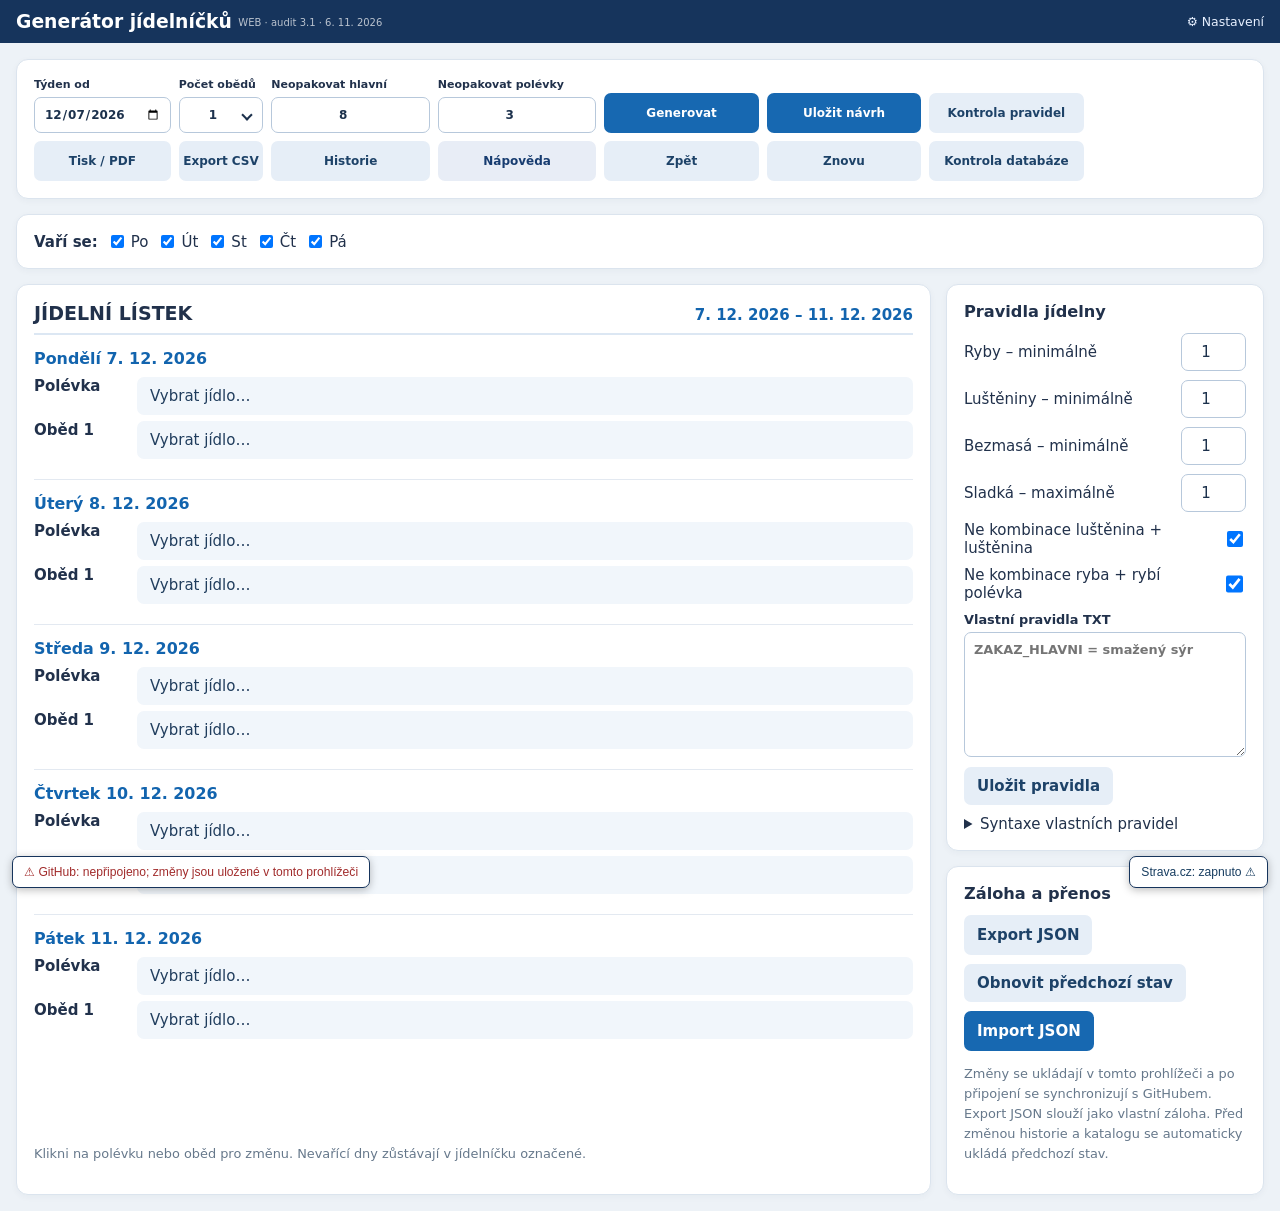
==== commit 49b23d08: "Add files via upload" ====
--- a/index.html
+++ b/index.html
@@ -1,4 +1,4 @@
-<!doctype html><html lang="cs"><head><meta charset="utf-8"><meta name="viewport" content="width=device-width,initial-scale=1"><title>Generátor školních jídelníčků</title><link rel="icon" href="favicon.ico?v=1" sizes="any"><link rel="apple-touch-icon" href="icon-192.png"><link rel="manifest" href="manifest.webmanifest"><meta name="theme-color" content="#ffb43d"><link rel="stylesheet" href="style.css?v=j2-20261102-indicators-plus5-again"><style id="tablet-picker-stable-height">
+<!doctype html><html lang="cs"><head><meta charset="utf-8"><meta name="viewport" content="width=device-width,initial-scale=1"><title>Jídelníčky · Březová Děčín</title><meta name="robots" content="noindex,nofollow"><link rel="icon" href="favicon.ico?v=1" sizes="any"><meta name="theme-color" content="#ffb43d"><link rel="stylesheet" href="style.css?v=20261106-audit31"><style id="tablet-picker-stable-height">
 /* Tablet: vyska dialogu nezavisi na poctu vysledku vyhledavani. */
 @media (min-width: 601px) and (max-width: 1100px) {
   dialog#picker[open] {
@@ -48,12 +48,13 @@
  dialog#picker .picker-management {margin-top:auto!important;}
 }
 </style></head><body>
-<header><div><h1>Generátor jídelníčků <small style="font-size:10px;font-weight:400;opacity:.7;white-space:nowrap;vertical-align:middle">v29102026.11</small></h1></div><div class="sync-area"><details class="github-settings"><summary>⚙ Nastavení</summary><div class="github-controls"><button id="ghConnect" type="button" class="alt">Připojit GitHub</button><button id="ghRefresh" type="button" class="alt" hidden>Načíst společná data</button><button id="ghResolve" type="button" class="alt" hidden>Vyřešit konflikt</button><button id="ghDisconnect" type="button" class="alt" hidden>Odpojit</button><p class="sync-hint">Změny se ukládají automaticky. Nová data se kontrolují při návratu do aplikace a průběžně. Při konfliktu se nic tiše nepřepíše.</p></div></details></div></header>
-<main><section class="panel toolbar"><div class="toolbar-fields"><label>Týden od <span class="main-date-wrap"><input type="date" id="date" tabindex="-1" aria-hidden="true"><button type="button" id="openMainCalendar" class="main-date-overlay" aria-label="Vybrat týden v kalendáři" title="Vybrat týden v kalendáři"></button></span></label><label>Počet obědů <select id="count"><option value="1">1</option><option value="2">2</option></select></label><label>Neopakovat hlavní <input id="lockMain" type="number" min="0" max="20" value="8"><select id="lockMainMobile" class="mobile-lock-select" aria-label="Neopakovat hlavní"><option value="0">0</option><option value="1">1</option><option value="2">2</option><option value="3">3</option><option value="4">4</option><option value="5">5</option><option value="6">6</option><option value="7">7</option><option value="8" selected>8</option><option value="9">9</option><option value="10">10</option><option value="11">11</option><option value="12">12</option><option value="13">13</option><option value="14">14</option><option value="15">15</option><option value="16">16</option><option value="17">17</option><option value="18">18</option><option value="19">19</option><option value="20">20</option></select></label><label>Neopakovat polévky <input id="lockSoup" type="number" min="0" max="20" value="3"><select id="lockSoupMobile" class="mobile-lock-select" aria-label="Neopakovat polévky"><option value="0">0</option><option value="1">1</option><option value="2">2</option><option value="3" selected>3</option><option value="4">4</option><option value="5">5</option><option value="6">6</option><option value="7">7</option><option value="8">8</option><option value="9">9</option><option value="10">10</option><option value="11">11</option><option value="12">12</option><option value="13">13</option><option value="14">14</option><option value="15">15</option><option value="16">16</option><option value="17">17</option><option value="18">18</option><option value="19">19</option><option value="20">20</option></select></label></div><div class="toolbar-actions"><button id="generate">Generovat</button><button id="approve">Schválit a uložit</button><button id="validate" class="alt">Kontrola pravidel</button><button id="auditCatalog" class="alt">Kontrola databáze</button><button id="print" class="alt">Tisk / PDF</button><button id="csv" class="alt">Export CSV</button><button id="openHistory" class="alt">Historie</button><a class="help-link" href="napoveda.html?v=22" target="_blank" rel="noopener">Nápověda</a><button id="undo" class="alt">Zpět</button><button id="redo" class="alt">Znovu</button><details class="mobile-more" id="mobileMore"><summary>☰ Další</summary><div class="mobile-more-items"><button type="button" data-original="validate">Kontrola pravidel</button><button type="button" data-original="auditCatalog">Kontrola databáze</button><button type="button" data-original="csv">Export CSV</button><button type="button" data-original="print">Tisk / PDF</button><button type="button" data-original="openHistory">Historie</button><a href="napoveda.html?v=22" target="_blank" rel="noopener">Nápověda</a></div></details></div></section>
+<header><div><h1>Generátor jídelníčků <small style="font-size:10px;font-weight:400;opacity:.7;white-space:nowrap;vertical-align:middle">WEB · audit 3.1 · 6. 11. 2026</small></h1></div><div class="sync-area"><details class="github-settings"><summary>⚙ Nastavení</summary><div class="github-controls"><button id="ghConnect" type="button" class="alt">Připojit GitHub</button><button id="ghRefresh" type="button" class="alt" hidden>Načíst společná data</button><button id="ghResolve" type="button" class="alt" hidden>Vyřešit konflikt</button><button id="ghDisconnect" type="button" class="alt" hidden>Odpojit</button><p class="sync-hint">Změny se ukládají místně a po připojení se synchronizují s GitHubem. Strava.cz se kontroluje automaticky.</p></div></details></div></header>
+<main><section class="panel toolbar"><div class="toolbar-fields"><label>Týden od <span class="main-date-wrap"><input type="date" id="date" tabindex="-1" aria-hidden="true"><button type="button" id="openMainCalendar" class="main-date-overlay" aria-label="Vybrat týden v kalendáři" title="Vybrat týden v kalendáři"></button></span></label><label>Počet obědů <select id="count"><option value="1">1</option><option value="2">2</option></select></label><label>Neopakovat hlavní <input id="lockMain" type="number" min="0" max="20" value="8"><select id="lockMainMobile" class="mobile-lock-select" aria-label="Neopakovat hlavní"><option value="0">0</option><option value="1">1</option><option value="2">2</option><option value="3">3</option><option value="4">4</option><option value="5">5</option><option value="6">6</option><option value="7">7</option><option value="8" selected>8</option><option value="9">9</option><option value="10">10</option><option value="11">11</option><option value="12">12</option><option value="13">13</option><option value="14">14</option><option value="15">15</option><option value="16">16</option><option value="17">17</option><option value="18">18</option><option value="19">19</option><option value="20">20</option></select></label><label>Neopakovat polévky <input id="lockSoup" type="number" min="0" max="20" value="3"><select id="lockSoupMobile" class="mobile-lock-select" aria-label="Neopakovat polévky"><option value="0">0</option><option value="1">1</option><option value="2">2</option><option value="3" selected>3</option><option value="4">4</option><option value="5">5</option><option value="6">6</option><option value="7">7</option><option value="8">8</option><option value="9">9</option><option value="10">10</option><option value="11">11</option><option value="12">12</option><option value="13">13</option><option value="14">14</option><option value="15">15</option><option value="16">16</option><option value="17">17</option><option value="18">18</option><option value="19">19</option><option value="20">20</option></select></label></div><div class="toolbar-actions"><button id="generate">Generovat</button><button id="approve">Uložit návrh</button><button id="validate" class="alt">Kontrola pravidel</button><button id="auditCatalog" class="alt">Kontrola databáze</button><button id="print" class="alt">Tisk / PDF</button><button id="csv" class="alt">Export CSV</button><button id="openHistory" class="alt">Historie</button><a class="help-link" href="napoveda.html?v=22" target="_blank" rel="noopener">Nápověda</a><button id="undo" class="alt">Zpět</button><button id="redo" class="alt">Znovu</button><details class="mobile-more" id="mobileMore"><summary>☰ Další</summary><div class="mobile-more-items"><button type="button" data-original="validate">Kontrola pravidel</button><button type="button" data-original="auditCatalog">Kontrola databáze</button><button type="button" data-original="csv">Export CSV</button><button type="button" data-original="print">Tisk / PDF</button><button type="button" data-original="openHistory">Historie</button><a href="napoveda.html?v=22" target="_blank" rel="noopener">Nápověda</a></div></details></div></section>
 <section class="panel daybar"><strong>Vaří se:</strong><label><input type="checkbox" data-day="0" checked> Po</label><label><input type="checkbox" data-day="1" checked> Út</label><label><input type="checkbox" data-day="2" checked> St</label><label><input type="checkbox" data-day="3" checked> Čt</label><label><input type="checkbox" data-day="4" checked> Pá</label></section>
 <div class="layout"><section class="panel"><div class="heading"><h2>JÍDELNÍ LÍSTEK</h2><strong id="range"></strong></div><div id="days"></div><p class="muted">Klikni na polévku nebo oběd pro změnu. Nevařící dny zůstávají v jídelníčku označené.</p></section>
-<aside><section class="panel"><h2>Pravidla jídelny</h2><div id="rules"></div><label class="block">Vlastní pravidla TXT <textarea id="txtRules" rows="7" placeholder="ZAKAZ_HLAVNI = smažený sýr"></textarea></label><button id="saveRules" class="alt">Uložit pravidla</button><details><summary>Syntaxe vlastních pravidel</summary><p class="muted">ZAKAZ_HLAVNI, ZAKAZ_POLEVKA, ZAKAZ_KOMBINACE, VYZADUJ_HLAVNI, VYZADUJ_POLEVKA, VYZADUJ_KOMBINACE. Každý požadavek na samostatný řádek; kombinace ve tvaru polévka | hlavní jídlo.</p></details></section><section class="panel"><h2>Záloha a přenos</h2><div class="actions"><button id="backup" class="alt">Export JSON</button><label class="upload">Import JSON<input id="restore" type="file" accept=".json,application/json" hidden></label></div><p class="muted">Po připojení se společná data ukládají na GitHub. Záloha JSON zůstává dostupná. Pokud ukládání na GitHub selže, změny zůstanou jen v tomto prohlížeči.</p></section></aside></div>
+<aside><section class="panel"><h2>Pravidla jídelny</h2><div id="rules"></div><label class="block">Vlastní pravidla TXT <textarea id="txtRules" rows="7" placeholder="ZAKAZ_HLAVNI = smažený sýr"></textarea></label><button id="saveRules" class="alt">Uložit pravidla</button><details><summary>Syntaxe vlastních pravidel</summary><p class="muted">ZAKAZ_HLAVNI, ZAKAZ_POLEVKA, ZAKAZ_KOMBINACE, VYZADUJ_HLAVNI, VYZADUJ_POLEVKA, VYZADUJ_KOMBINACE. Každý požadavek na samostatný řádek; kombinace ve tvaru polévka | hlavní jídlo.</p></details></section><section class="panel"><h2>Záloha a přenos</h2><div class="actions"><button id="backup" class="alt">Export JSON</button><button id="restoreAutomaticBackup" class="alt">Obnovit předchozí stav</button><label class="upload">Import JSON<input id="restore" type="file" accept=".json,application/json" hidden></label></div><p class="muted">Změny se ukládají v tomto prohlížeči a po připojení se synchronizují s GitHubem. Export JSON slouží jako vlastní záloha. Před změnou historie a katalogu se automaticky ukládá předchozí stav.</p></section></aside></div>
 <div id="status" role="status" aria-live="polite"></div></main>
+<dialog id="checkDialog" class="check-dialog" aria-labelledby="checkTitle" aria-describedby="checkSummary"><div class="dialogtop"><h2 id="checkTitle">Výsledek kontroly</h2><button type="button" id="closeCheck" class="alt" autofocus>Zavřít</button></div><div class="check-body"><p id="checkSummary" class="check-summary"></p><ul id="checkMessages"></ul></div></dialog>
 <dialog id="picker"><div class="dialogtop"><h2 id="pickerTitle">Vybrat jídlo</h2><button id="closePicker" class="alt">Zavřít</button></div><label id="pickerKindLabel" class="picker-category-label" hidden>Druh <select id="pickerKind"><option value="main">Hlavní jídlo</option><option value="soup">Polévka</option></select></label><input id="search" placeholder="Hledat jídlo…" autocomplete="off"><label class="picker-category-label" hidden> <select id="pickerCategory"><option value="">VŠECHNY</option></select></label><div id="choices"></div><div class="picker-management"><label for="pickerMealName">Název vybraného nebo nového jídla</label><input id="pickerMealName" placeholder="Název pokrmu"><div class="picker-management-actions"><button type="button" id="pickerAdd" class="alt">Přidat</button><button type="button" id="pickerRename" class="alt">Přejmenovat</button><button type="button" id="pickerRemove" class="danger">Smazat</button><button type="button" id="pickerChoose">Vybrat ✓</button></div></div></dialog>
 <dialog id="historyDialog" class="history-dialog"><div class="dialogtop"><h2>Historie jídelníčků</h2><button id="closeHistory" class="alt">Zavřít</button></div><div class="history-layout"><div class="history-list"><div id="historyList"></div></div><div class="history-detail"><h3 id="historyTitle">Vyber uložený týden</h3><div id="historyPreview"></div><div class="history-actions"><button id="historyLoad">Načíst jídelníček</button><button id="historyCopy" class="alt">Kopírovat do jiného týdne</button><button id="historyDelete" class="danger">Smazat z historie</button><label class="upload history-import-button">Import historie<input id="importHistory" type="file" accept=".json,application/json" hidden></label><button id="exportHistory" class="alt">Export historie</button><button id="historyPrint" class="alt">Tisk / PDF</button></div></div></div></dialog><dialog id="copyWeekDialog" class="copy-week-dialog" aria-labelledby="copyWeekTitle">
 <div class="dialogtop"><h2 id="copyWeekTitle">Kopírovat do jiného týdne</h2><button type="button" id="copyCancel" class="alt">Zavřít</button></div>
@@ -72,7 +73,7 @@
 <button type="button" id="changeWeekEmpty" class="alt">Prázdný týden</button>
 <button type="button" id="changeWeekKeep">Zachovat jídla</button>
 </div></dialog>
-<script src="catalog-data.js?v=jidelnicky2-soulad1"></script><script src="catalog.js?v=jidelnicky2-soulad1"></script><script src="github-sync.js?v=24"></script><script src="app.js?v=jidelnicky2-soulad1"></script><script>(function(){const menu=document.getElementById('mobileMore');if(!menu)return;menu.querySelectorAll('[data-original]').forEach(button=>button.addEventListener('click',()=>{menu.open=false;document.getElementById(button.dataset.original)?.click()}));menu.querySelectorAll('a').forEach(a=>a.addEventListener('click',()=>{menu.open=false}));document.addEventListener('pointerdown',e=>{if(menu.open&&!menu.contains(e.target))menu.open=false});document.addEventListener('keydown',e=>{if(e.key==='Escape'&&menu.open)menu.open=false});})();</script><script>/* Presne barvy jednotlivych polozek bez systemoveho sedeho hoveru. */
+<script src="config.js?v=20261106-audit31"></script><script src="data-model.js"></script><script src="persistence.js"></script><script src="catalog-data.js?v=jidelnicky2-soulad1"></script><script src="catalog.js?v=jidelnicky2-soulad1"></script><script src="github-sync.js?v=20261106-audit31"></script><script src="app.js?v=20261106-audit31"></script><script>(function(){const menu=document.getElementById('mobileMore');if(!menu)return;menu.querySelectorAll('[data-original]').forEach(button=>button.addEventListener('click',()=>{menu.open=false;document.getElementById(button.dataset.original)?.click()}));menu.querySelectorAll('a').forEach(a=>a.addEventListener('click',()=>{menu.open=false}));document.addEventListener('pointerdown',e=>{if(menu.open&&!menu.contains(e.target))menu.open=false});document.addEventListener('keydown',e=>{if(e.key==='Escape'&&menu.open)menu.open=false});})();</script><script>/* Presne barvy jednotlivych polozek bez systemoveho sedeho hoveru. */
 (()=>{const ids=['count','lockMainMobile','lockSoupMobile'];let active=null;
 function close(){if(active){active.hidden=true;active=null}}
 for(const id of ids){const sel=document.getElementById(id);if(!sel)continue;
@@ -147,7 +148,7 @@
  if(window.visualViewport){visualViewport.addEventListener('resize',checkLater);visualViewport.addEventListener('scroll',update);}
  window.addEventListener('resize',checkLater);
  window.addEventListener('orientationchange',function(){baseline=0;checkLater();});
-})();</script><div id="githubIndicator" class="github-indicator" role="status" aria-live="polite">⚠ GitHub: nepřipojeno</div><script id="github-indicator-keyboard-visibility">(function(){
+})();</script><div id="githubIndicator" class="github-indicator" role="status" aria-live="polite">GitHub: načítání…</div><script id="github-indicator-keyboard-visibility">(function(){
   'use strict';
   var indicator=document.getElementById('githubIndicator');
   if(!indicator)return;
@@ -179,4 +180,4 @@
   settings.querySelectorAll('.github-controls button').forEach(button=>button.addEventListener('click',()=>{settings.open=false}));
   document.addEventListener('keydown',e=>{if(e.key==='Escape'&&settings.open)settings.open=false});
   window.addEventListener('resize',()=>{if(settings.open)update()});
-})();</script><script src="strava-import.js?v=20261101-indicators2"></script></body></html>
+})();</script><script src="strava-import.js?v=20261106-audit31"></script><script>if("serviceWorker" in navigator)window.addEventListener("load",()=>navigator.serviceWorker.register("./sw.js").catch(()=>{}));</script></body></html>
--- a/style.css
+++ b/style.css
@@ -1869,3 +1869,23 @@
 /* JIDELNICKY2: bez viditelne kategorizace, mobilni prostor pro nazvy */
 #picker .picker-category-label:has(#pickerCategory),#newMealCategoryDialog{display:none!important}
 #picker #choices{min-height:130px}
+
+/* Výsledky kontrol: dostupné bez systémového alertu a bez časového limitu. */
+#checkDialog {
+  box-sizing:border-box;
+  width:min(680px, calc(100vw - 24px));
+  max-width:calc(100vw - 24px);
+  max-height:calc(100dvh - 24px);
+  padding:0;
+  overflow:hidden;
+}
+#checkDialog[open] {display:flex;flex-direction:column;}
+#checkDialog .dialogtop {padding:16px;flex-shrink:0;border-bottom:1px solid #dce4ec;background:white;}
+#checkDialog .dialogtop h2 {margin:0;font-size:1.15rem;}
+#checkDialog .dialogtop button {flex:none;}
+#checkDialog .check-body {padding:0 16px 16px;overflow:auto;overscroll-behavior:contain;}
+#checkDialog .check-summary {padding:12px;border-radius:8px;background:#e9f5ee;color:#185b34;font-weight:600;}
+#checkDialog .check-summary.error {background:#fff0df;color:#843b05;}
+#checkDialog #checkMessages {padding-left:22px;overflow-wrap:anywhere;}
+#checkDialog #checkMessages:empty {display:none;}
+#checkDialog #checkMessages li {margin:10px 0;line-height:1.45;}
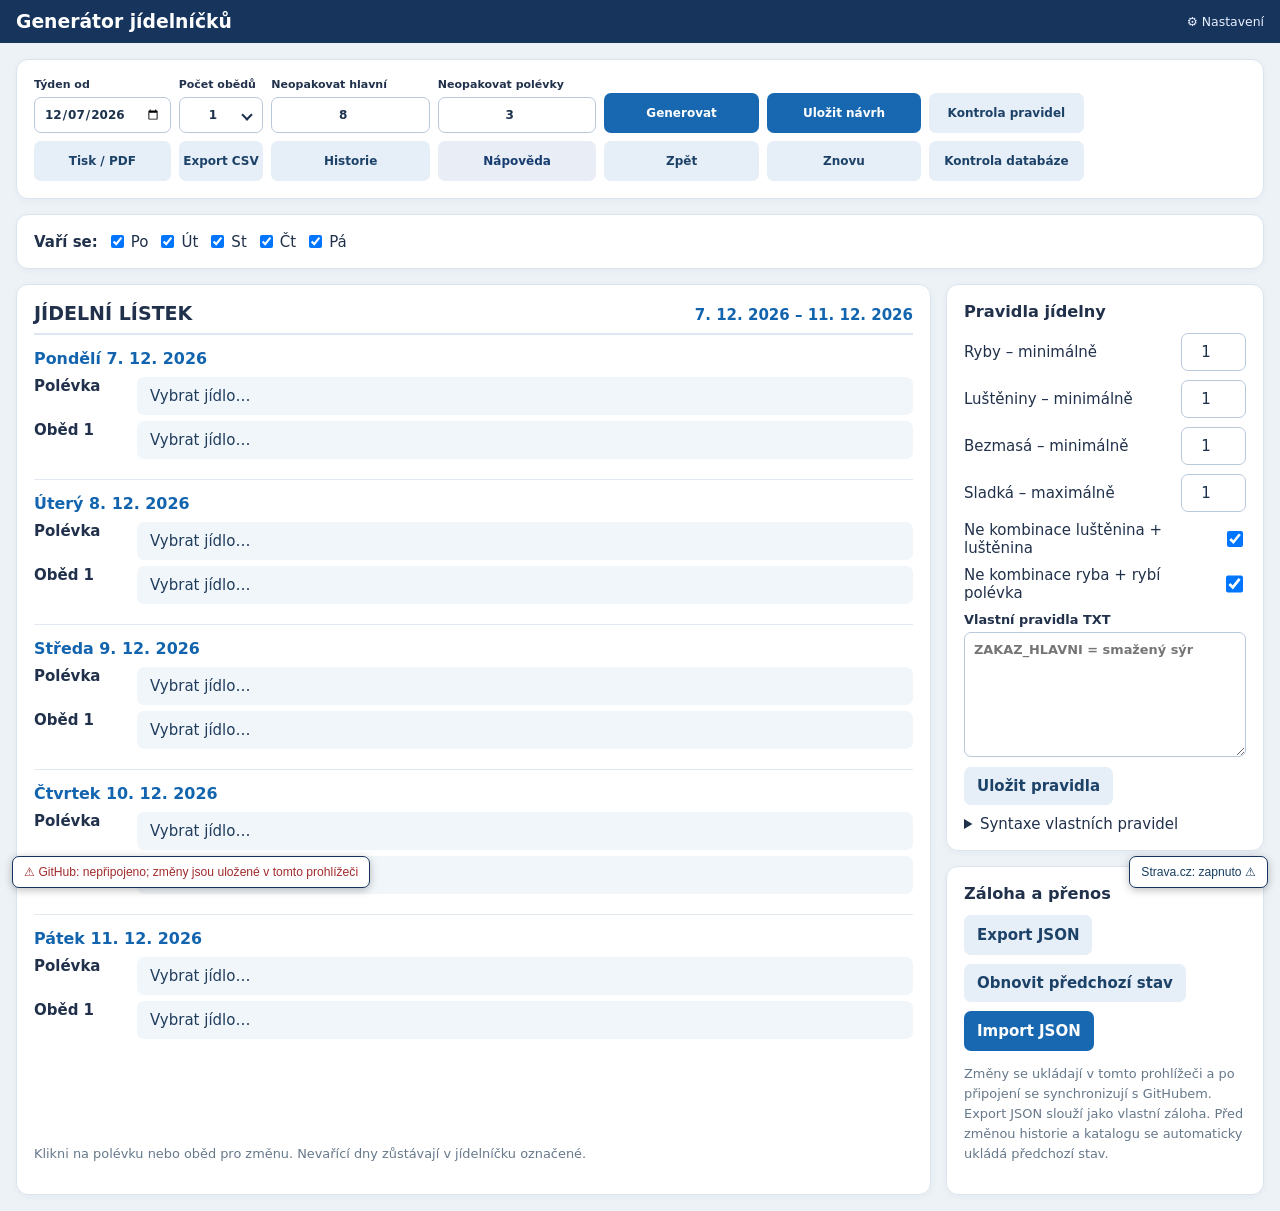
==== commit 24e5f8e9: "Add files via upload" ====
--- a/index.html
+++ b/index.html
@@ -48,7 +48,7 @@
  dialog#picker .picker-management {margin-top:auto!important;}
 }
 </style></head><body>
-<header><div><h1>Generátor jídelníčků <small style="font-size:10px;font-weight:400;opacity:.7;white-space:nowrap;vertical-align:middle">WEB · audit 3.1 · 6. 11. 2026</small></h1></div><div class="sync-area"><details class="github-settings"><summary>⚙ Nastavení</summary><div class="github-controls"><button id="ghConnect" type="button" class="alt">Připojit GitHub</button><button id="ghRefresh" type="button" class="alt" hidden>Načíst společná data</button><button id="ghResolve" type="button" class="alt" hidden>Vyřešit konflikt</button><button id="ghDisconnect" type="button" class="alt" hidden>Odpojit</button><p class="sync-hint">Změny se ukládají místně a po připojení se synchronizují s GitHubem. Strava.cz se kontroluje automaticky.</p></div></details></div></header>
+<header><div><h1>Generátor jídelníčků <small style="font-size:10px;font-weight:400;opacity:.7;white-space:nowrap;vertical-align:middle"></small></h1></div><div class="sync-area"><details class="github-settings"><summary>⚙ Nastavení</summary><div class="github-controls"><button id="ghConnect" type="button" class="alt">Připojit GitHub</button><button id="ghRefresh" type="button" class="alt" hidden>Načíst společná data</button><button id="ghResolve" type="button" class="alt" hidden>Vyřešit konflikt</button><button id="ghDisconnect" type="button" class="alt" hidden>Odpojit</button><p class="sync-hint">Změny se ukládají místně a po připojení se synchronizují s GitHubem. Strava.cz se kontroluje automaticky.</p></div></details></div></header>
 <main><section class="panel toolbar"><div class="toolbar-fields"><label>Týden od <span class="main-date-wrap"><input type="date" id="date" tabindex="-1" aria-hidden="true"><button type="button" id="openMainCalendar" class="main-date-overlay" aria-label="Vybrat týden v kalendáři" title="Vybrat týden v kalendáři"></button></span></label><label>Počet obědů <select id="count"><option value="1">1</option><option value="2">2</option></select></label><label>Neopakovat hlavní <input id="lockMain" type="number" min="0" max="20" value="8"><select id="lockMainMobile" class="mobile-lock-select" aria-label="Neopakovat hlavní"><option value="0">0</option><option value="1">1</option><option value="2">2</option><option value="3">3</option><option value="4">4</option><option value="5">5</option><option value="6">6</option><option value="7">7</option><option value="8" selected>8</option><option value="9">9</option><option value="10">10</option><option value="11">11</option><option value="12">12</option><option value="13">13</option><option value="14">14</option><option value="15">15</option><option value="16">16</option><option value="17">17</option><option value="18">18</option><option value="19">19</option><option value="20">20</option></select></label><label>Neopakovat polévky <input id="lockSoup" type="number" min="0" max="20" value="3"><select id="lockSoupMobile" class="mobile-lock-select" aria-label="Neopakovat polévky"><option value="0">0</option><option value="1">1</option><option value="2">2</option><option value="3" selected>3</option><option value="4">4</option><option value="5">5</option><option value="6">6</option><option value="7">7</option><option value="8">8</option><option value="9">9</option><option value="10">10</option><option value="11">11</option><option value="12">12</option><option value="13">13</option><option value="14">14</option><option value="15">15</option><option value="16">16</option><option value="17">17</option><option value="18">18</option><option value="19">19</option><option value="20">20</option></select></label></div><div class="toolbar-actions"><button id="generate">Generovat</button><button id="approve">Uložit návrh</button><button id="validate" class="alt">Kontrola pravidel</button><button id="auditCatalog" class="alt">Kontrola databáze</button><button id="print" class="alt">Tisk / PDF</button><button id="csv" class="alt">Export CSV</button><button id="openHistory" class="alt">Historie</button><a class="help-link" href="napoveda.html?v=22" target="_blank" rel="noopener">Nápověda</a><button id="undo" class="alt">Zpět</button><button id="redo" class="alt">Znovu</button><details class="mobile-more" id="mobileMore"><summary>☰ Další</summary><div class="mobile-more-items"><button type="button" data-original="validate">Kontrola pravidel</button><button type="button" data-original="auditCatalog">Kontrola databáze</button><button type="button" data-original="csv">Export CSV</button><button type="button" data-original="print">Tisk / PDF</button><button type="button" data-original="openHistory">Historie</button><a href="napoveda.html?v=22" target="_blank" rel="noopener">Nápověda</a></div></details></div></section>
 <section class="panel daybar"><strong>Vaří se:</strong><label><input type="checkbox" data-day="0" checked> Po</label><label><input type="checkbox" data-day="1" checked> Út</label><label><input type="checkbox" data-day="2" checked> St</label><label><input type="checkbox" data-day="3" checked> Čt</label><label><input type="checkbox" data-day="4" checked> Pá</label></section>
 <div class="layout"><section class="panel"><div class="heading"><h2>JÍDELNÍ LÍSTEK</h2><strong id="range"></strong></div><div id="days"></div><p class="muted">Klikni na polévku nebo oběd pro změnu. Nevařící dny zůstávají v jídelníčku označené.</p></section>
